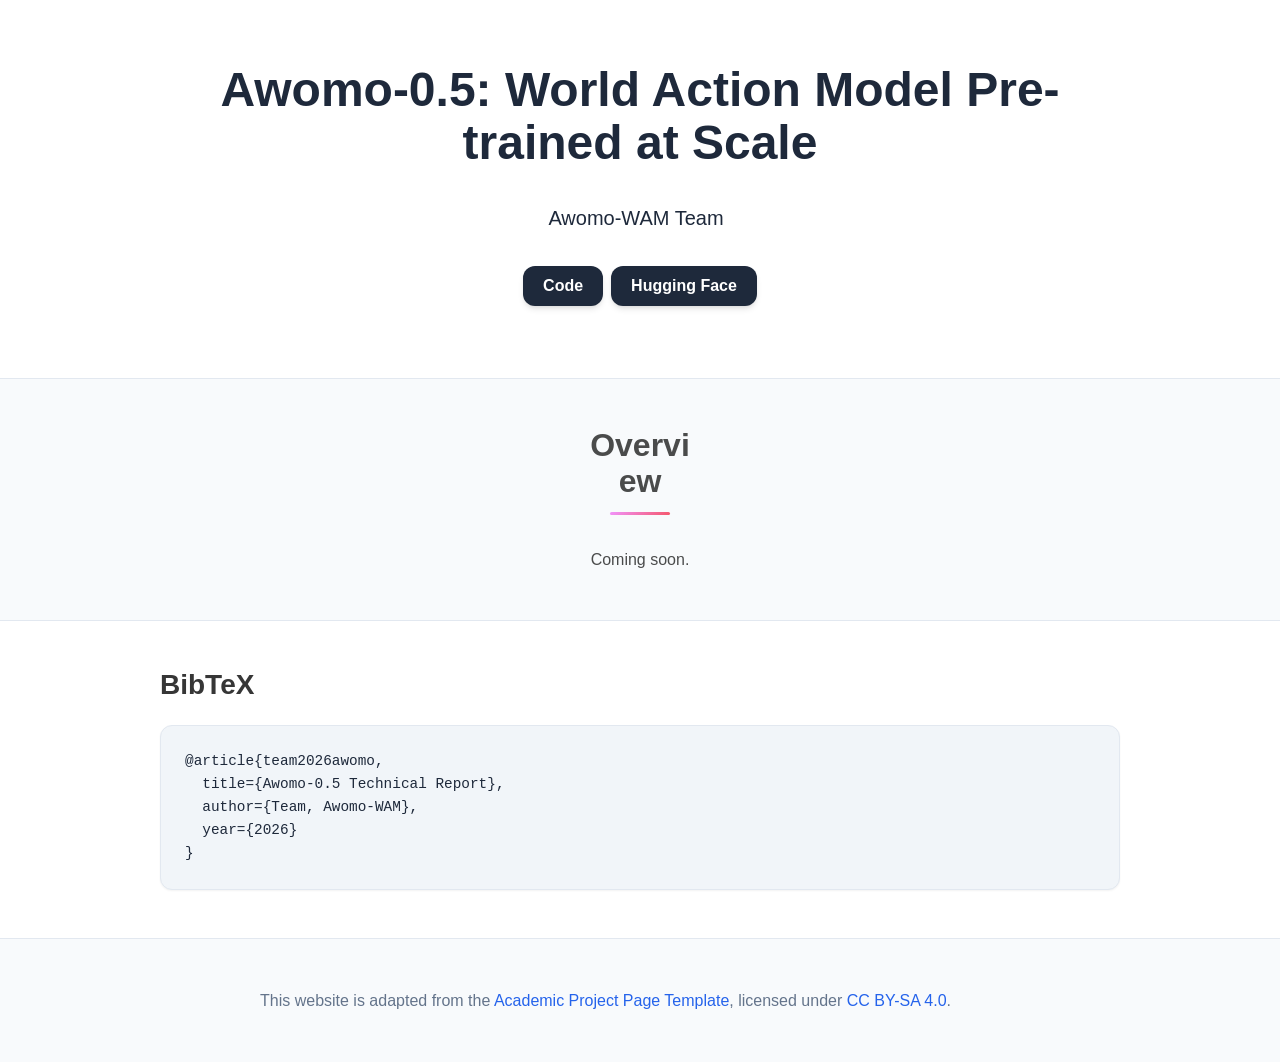
==== index.html @ f0e03467 "Add Awomo-0.5 project page skeleton Co-Authored-By: Claude Opus 5.5 <noreply@anthropic.com>" ====
<!doctype html>
<html lang="en"><head><meta charset="utf-8"><meta name="viewport" content="width=device-width, initial-scale=1"><title>Awomo-0.5</title><meta name="description" content="Awomo-0.5: World Action Model Pre-trained at Scale."><link rel="stylesheet" href="static/css/bulma.min.css"><link rel="stylesheet" href="static/css/template.css"></head>
<body><main id="main-content">
<section class="hero"><div class="hero-body"><div class="container is-max-desktop"><div class="columns is-centered"><div class="column has-text-centered"><h1 class="title is-1 publication-title">Awomo-0.5: World Action Model Pre-trained at Scale</h1><div class="is-size-5 publication-authors"><span class="author-block">Awomo-WAM Team</span></div><div class="publication-links"><span class="link-block"><a class="external-link button is-normal is-rounded is-dark" href="https://github.com/Awomo-WestlakeDI/Awomo-0.5" target="_blank" rel="noopener noreferrer"><span>Code</span></a></span><span class="link-block"><a class="external-link button is-normal is-rounded is-dark" href="https://huggingface.co/Auwomo" target="_blank" rel="noopener noreferrer"><span>Hugging Face</span></a></span></div></div></div></div></div></section>
<section class="section hero is-light"><div class="container is-max-desktop"><div class="columns is-centered has-text-centered"><div class="column is-four-fifths"><h2 class="title is-3">Overview</h2><div class="content"><p>Coming soon.</p></div></div></div></div></section>
<section class="section" id="BibTeX"><div class="container is-max-desktop content"><h2 class="title">BibTeX</h2><pre><code>@article{team2026awomo,
  title={Awomo-0.5 Technical Report},
  author={Team, Awomo-WAM},
  year={2026}
}</code></pre></div></section>
</main><footer class="footer"><div class="container"><div class="columns is-centered"><div class="column is-8"><div class="content"><p>This website is adapted from the <a href="https://github.com/eliahuhorwitz/Academic-project-page-template">Academic Project Page Template</a>, licensed under <a href="https://creativecommons.org/licenses/by-sa/4.0/">CC BY-SA 4.0</a>.</p></div></div></div></div></footer></body></html>
---- static/css/template.css ----
/* Modern CSS Variables for consistent theming */
:root {
  --primary-color: #2563eb;
  --primary-hover: #1d4ed8;
  --secondary-color: #64748b;
  --accent-color: #0ea5e9;
  --text-primary: #1e293b;
  --text-secondary: #64748b;
  --text-light: #94a3b8;
  --background-primary: #ffffff;
  --background-secondary: #f8fafc;
  --background-accent: #f1f5f9;
  --border-color: #e2e8f0;
  --shadow-sm: 0 1px 2px 0 rgb(0 0 0 / 0.05);
  --shadow-md: 0 4px 6px -1px rgb(0 0 0 / 0.1), 0 2px 4px -2px rgb(0 0 0 / 0.1);
  --shadow-lg: 0 10px 15px -3px rgb(0 0 0 / 0.1), 0 4px 6px -4px rgb(0 0 0 / 0.1);
  --shadow-xl: 0 20px 25px -5px rgb(0 0 0 / 0.1), 0 8px 10px -6px rgb(0 0 0 / 0.1);
  --gradient-primary: linear-gradient(135deg, #667eea 0%, #764ba2 100%);
  --gradient-accent: linear-gradient(135deg, #f093fb 0%, #f5576c 100%);
  --gradient-subtle: linear-gradient(135deg, #ffecd2 0%, #fcb69f 100%);
  --border-radius: 12px;
  --border-radius-lg: 16px;
  --transition: all 0.3s cubic-bezier(0.4, 0, 0.2, 1);
}

/* Smooth scrolling for better UX */
html {
  scroll-behavior: smooth;
}

body {
  font-family: 'Inter', 'Segoe UI', -apple-system, BlinkMacSystemFont, sans-serif;
  color: var(--text-primary);
  line-height: 1.6;
  font-size: 16px;
  background-color: var(--background-primary);
  -webkit-font-smoothing: antialiased;
  -moz-osx-font-smoothing: grayscale;
}


/* Modern Button Styles */
.button {
  border-radius: var(--border-radius) !important;
  font-weight: 600 !important;
  transition: var(--transition) !important;
  border: 2px solid transparent !important;
  position: relative;
  overflow: hidden;
}

.button.is-dark {
  background: var(--text-primary) !important;
  border: none !important;
  color: white !important;
  box-shadow: var(--shadow-md);
}

.button.is-dark:hover {
  transform: translateY(-2px);
  box-shadow: var(--shadow-lg);
  background: var(--primary-color) !important;
}

.button.is-dark:active {
  transform: translateY(0);
  box-shadow: var(--shadow-md);
}

.footer .icon-link {
    font-size: 25px;
    color: var(--text-secondary);
    transition: var(--transition);
}

.footer .icon-link:hover {
    color: var(--primary-color);
    transform: translateY(-2px);
}

.link-block a {
    margin: 8px 4px;
}

.dnerf {
  font-variant: small-caps;
}


/* Hero Section Modernization */
.hero {
  position: relative;
  overflow: hidden;
}

.hero.is-light {
  background: var(--background-secondary);
  border-top: 1px solid var(--border-color);
  border-bottom: 1px solid var(--border-color);
}

.hero-body {
  padding: 4rem 1.5rem;
}

.teaser .hero-body {
  padding-top: 2rem;
  padding-bottom: 4rem;
}

.teaser {
  font-family: 'Inter', sans-serif;
}


/* Publication Content Styling */
.publication-title {
    font-family: 'Inter', sans-serif !important;
    font-weight: 800 !important;
    color: var(--text-primary) !important;
    margin-bottom: 2rem !important;
    line-height: 1.1 !important;
}

.publication-banner {
  max-height: 70vh;
  border-radius: var(--border-radius-lg);
  overflow: hidden;
  box-shadow: var(--shadow-xl);
  margin: 2rem 0;
}

.publication-banner video {
  position: relative;
  left: auto;
  top: auto;
  transform: none;
  object-fit: cover;
  width: 100%;
  height: 100%;
  border-radius: var(--border-radius-lg);
}

.publication-header .hero-body {
  padding: 6rem 1.5rem 4rem;
}

.publication-authors {
    font-family: 'Inter', sans-serif !important;
    font-weight: 500;
    margin-bottom: 1.5rem;
}

.publication-venue {
    color: var(--text-secondary);
    width: fit-content;
    font-weight: 600;
    background: var(--background-accent);
    padding: 0.5rem 1rem;
    border-radius: var(--border-radius);
    margin-top: 1rem;
    display: inline-block;
}

.publication-awards {
    color: #ef4444;
    width: fit-content;
    font-weight: 700;
    background: linear-gradient(135deg, #fef2f2, #fee2e2);
    padding: 0.5rem 1rem;
    border-radius: var(--border-radius);
    border-left: 4px solid #ef4444;
    margin-top: 1rem;
}

.publication-authors a {
   color: var(--primary-color) !important;
   text-decoration: none;
   font-weight: 600;
   transition: var(--transition);
   position: relative;
}

.publication-authors a::after {
    content: '';
    position: absolute;
    width: 0;
    height: 2px;
    bottom: -2px;
    left: 0;
    background: var(--gradient-accent);
    transition: var(--transition);
}

.publication-authors a:hover::after {
    width: 100%;
}

.publication-authors a:hover {
    color: var(--primary-hover) !important;
}

.author-block {
  display: inline-block;
  margin-right: 0.5rem;
}

.publication-banner img {
  border-radius: var(--border-radius-lg);
  box-shadow: var(--shadow-lg);
  transition: var(--transition);
}

.publication-banner img:hover {
  transform: scale(1.02);
  box-shadow: var(--shadow-xl);
}

/* Modern Video and Carousel Styling */
.publication-video {
    position: relative;
    width: 100%;
    height: 0;
    padding-bottom: 56.25%;
    overflow: hidden;
    border-radius: var(--border-radius-lg) !important;
    box-shadow: var(--shadow-xl);
    transition: var(--transition);
}

.publication-video:hover {
    transform: translateY(-4px);
    box-shadow: var(--shadow-xl);
}

.publication-video iframe {
    position: absolute;
    top: 0;
    left: 0;
    width: 100%;
    height: 100%;
    border-radius: var(--border-radius-lg);
}

.publication-body img {
  border-radius: var(--border-radius);
  box-shadow: var(--shadow-md);
  transition: var(--transition);
}

.publication-body img:hover {
  transform: translateY(-2px);
  box-shadow: var(--shadow-lg);
}

.results-carousel {
  overflow: hidden;
  padding: 1rem 0;
}

.results-carousel .item {
  margin: 1rem;
  overflow: hidden;
  padding: 1.5rem;
  font-size: 0;
  background: var(--background-primary);
  border-radius: var(--border-radius-lg);
  box-shadow: var(--shadow-md);
  transition: var(--transition);
  border: 1px solid var(--border-color);
}

.results-carousel .item:hover {
  transform: translateY(-4px);
  box-shadow: var(--shadow-lg);
}

.results-carousel .item img,
.results-carousel video {
  margin: 0;
  border-radius: var(--border-radius);
  width: 100%;
  height: auto;
}

.results-carousel .subtitle {
  font-size: 1rem !important;
  color: var(--text-secondary);
  margin-top: 1rem;
  font-weight: 500;
}

/* Pagination and Misc Improvements */
.slider-pagination .slider-page {
  background: var(--primary-color);
  border-radius: 50%;
  transition: var(--transition);
}

.slider-pagination .slider-page.is-active {
  background: var(--primary-hover);
  transform: scale(1.2);
}

.eql-cntrb { 
  font-size: 0.875rem;
  color: var(--text-light);
  font-style: italic;
}

/* Section Titles */
.title.is-3 {
  font-family: 'Inter', sans-serif !important;
  font-weight: 700 !important;
  color: var(--text-primary);
  margin-bottom: 2rem !important;
  position: relative;
  padding-bottom: 1rem;
}

.title.is-3::after {
  content: '';
  position: absolute;
  bottom: 0;
  left: 50%;
  transform: translateX(-50%);
  width: 60px;
  height: 3px;
  background: var(--gradient-accent);
  border-radius: 2px;
}

/* Content Improvements */
.content.has-text-justified {
  font-size: 1.1rem;
  line-height: 1.8;
  color: var(--text-secondary);
}

.content.has-text-justified p {
  margin-bottom: 1.5rem;
}

/* Footer Improvements */
.footer {
  background: var(--background-secondary);
  border-top: 1px solid var(--border-color);
  padding: 3rem 1.5rem;
}

.footer .content {
  color: var(--text-secondary);
  line-height: 1.7;
}

.footer a {
  color: var(--primary-color);
  text-decoration: none;
  transition: var(--transition);
}

.footer a:hover {
  color: var(--primary-hover);
  text-decoration: underline;
}

/* BibTeX Styling */
pre {
  background: var(--background-accent) !important;
  border: 1px solid var(--border-color) !important;
  border-radius: var(--border-radius) !important;
  padding: 1.5rem !important;
  font-size: 0.9rem !important;
  overflow-x: auto;
  box-shadow: var(--shadow-sm);
}

code {
  background: var(--background-accent) !important;
  color: var(--text-primary) !important;
  font-family: 'SF Mono', 'Monaco', 'Cascadia Code', 'Roboto Mono', monospace !important;
}

/* BibTeX Section Improvements */
.bibtex-header {
  display: flex;
  justify-content: space-between;
  align-items: center;
  margin-bottom: 1rem;
}

.copy-bibtex-btn {
  background: var(--primary-color);
  color: white;
  border: none;
  border-radius: var(--border-radius);
  padding: 0.75rem 1rem;
  font-size: 0.9rem;
  font-weight: 600;
  cursor: pointer;
  transition: var(--transition);
  display: inline-flex;
  align-items: center;
  gap: 0.5rem;
}

.copy-bibtex-btn:hover {
  background: var(--primary-hover);
  transform: translateY(-2px);
  box-shadow: var(--shadow-md);
}

.copy-bibtex-btn.copied {
  background: #10b981;
}

.copy-bibtex-btn.copied .copy-text::after {
  content: "ied!";
}

/* Scroll to Top Button */
.scroll-to-top {
  position: fixed;
  bottom: 2rem;
  right: 2rem;
  width: 50px;
  height: 50px;
  background: var(--primary-color);
  color: white;
  border: none;
  border-radius: 50%;
  cursor: pointer;
  opacity: 0;
  visibility: hidden;
  transition: var(--transition);
  z-index: 999;
  display: flex;
  align-items: center;
  justify-content: center;
  font-size: 1.2rem;
  box-shadow: var(--shadow-lg);
}

.scroll-to-top:hover {
  background: var(--primary-hover);
  transform: translateY(-3px);
  box-shadow: var(--shadow-xl);
}

.scroll-to-top.visible {
  opacity: 1;
  visibility: visible;
}


/* More Works Dropdown */
.more-works-container {
  position: fixed;
  top: 2rem;
  right: 2rem;
  z-index: 1000;
}

.more-works-btn {
  background: var(--background-primary);
  color: var(--text-primary);
  border: 2px solid var(--border-color);
  border-radius: var(--border-radius-lg);
  padding: 0.75rem 1.25rem;
  font-weight: 600;
  font-size: 0.9rem;
  box-shadow: var(--shadow-md);
  transition: var(--transition);
  cursor: pointer;
  text-decoration: none;
  display: inline-flex;
  align-items: center;
  gap: 0.5rem;
  font-family: 'Inter', sans-serif;
}

.more-works-btn:hover {
  transform: translateY(-2px);
  box-shadow: var(--shadow-lg);
  background: var(--background-secondary);
  border-color: var(--primary-color);
}

.more-works-btn .dropdown-arrow {
  transition: var(--transition);
  font-size: 0.8rem;
}

.more-works-btn.active .dropdown-arrow {
  transform: rotate(180deg);
}

.more-works-dropdown {
  position: absolute;
  top: calc(100% + 0.5rem);
  right: 0;
  width: 400px;
  max-width: 90vw;
  background: var(--background-primary);
  border: 1px solid var(--border-color);
  border-radius: var(--border-radius-lg);
  box-shadow: var(--shadow-xl);
  opacity: 0;
  visibility: hidden;
  transform: translateY(-10px);
  transition: var(--transition);
  max-height: 70vh;
  overflow-y: auto;
}

.more-works-dropdown.show {
  opacity: 1;
  visibility: visible;
  transform: translateY(0);
}

.dropdown-header {
  display: flex;
  justify-content: space-between;
  align-items: center;
  padding: 1.5rem 1.5rem 1rem;
  border-bottom: 1px solid var(--border-color);
}

.dropdown-header h4 {
  margin: 0;
  font-size: 1.1rem;
  font-weight: 700;
  color: var(--text-primary);
}

.close-btn {
  background: none;
  border: none;
  color: var(--text-secondary);
  cursor: pointer;
  padding: 0.5rem;
  border-radius: var(--border-radius);
  transition: var(--transition);
}

.close-btn:hover {
  background: var(--background-accent);
  color: var(--text-primary);
}

.works-list {
  padding: 1rem;
}

.work-item {
  display: flex;
  align-items: flex-start;
  justify-content: space-between;
  padding: 1rem;
  border-radius: var(--border-radius);
  text-decoration: none;
  color: inherit;
  transition: var(--transition);
  margin-bottom: 0.5rem;
}

.work-item:hover {
  background: var(--background-accent);
  transform: translateX(4px);
}

.work-info h5 {
  margin: 0 0 0.5rem 0;
  font-size: 1rem;
  font-weight: 500;
  color: var(--text-primary);
}

.work-info p {
  margin: 0 0 0.5rem 0;
  font-size: 0.9rem;
  color: var(--text-secondary);
  line-height: 1.4;
}

.work-venue {
  font-size: 0.8rem;
  color: var(--text-light);
  font-style: italic;
}

.work-item .fas {
  color: var(--text-light);
  font-size: 0.9rem;
  margin-top: 0.2rem;
  flex-shrink: 0;
}


/* Mobile Responsive Improvements */
@media screen and (max-width: 768px) {
  .hero-body {
    padding: 2rem 1rem;
  }
  
  .publication-header .hero-body {
    padding: 3rem 1rem 2rem;
  }
  
  .publication-title {
    font-size: 2.5rem !important;
    line-height: 1.2 !important;
    margin-bottom: 1.5rem !important;
  }
  
  .publication-authors {
    font-size: 1rem !important;
  }
  
  .button {
    margin: 0.25rem !important;
    font-size: 0.875rem !important;
    padding: 0.75rem 1rem !important;
  }
  
  .more-works-container {
    bottom: 2rem;
    right: 1rem;
    top: auto;
  }
  
  .more-works-btn {
    padding: 0.6rem 1rem;
    font-size: 0.8rem;
  }
  
  .more-works-dropdown {
    width: calc(100vw - 2rem);
    right: -1rem;
    bottom: calc(100% + 0.5rem);
    top: auto;
  }
  
  .results-carousel .item {
    margin: 0.5rem;
    padding: 1rem;
  }
  
  .teaser .hero-body {
    padding: 1rem;
  }
  
  .content.has-text-justified {
    font-size: 1rem;
  }
}

@media screen and (max-width: 480px) {
  .publication-title {
    font-size: 2rem !important;
  }
  
  .hero-body {
    padding: 1.5rem 0.75rem;
  }
  
  .more-works-container {
    position: fixed;
    bottom: 2rem;
    right: 1rem;
    z-index: 1000;
  }
  
  .more-works-btn {
    padding: 0.5rem 0.75rem;
    font-size: 0.75rem;
  }
  
  .more-works-dropdown {
    position: absolute;
    bottom: calc(100% + 0.5rem);
    right: 0;
    width: calc(100vw - 2rem);
    max-width: 90vw;
  }
  
  .link-block {
    display: block;
    margin-bottom: 0.5rem;
  }
  
  .button {
    width: 100%;
    justify-content: center;
  }
}

/* Tablet Responsive */
@media screen and (min-width: 769px) and (max-width: 1024px) {
  .hero-body {
    padding: 3rem 2rem;
  }
  
  .publication-header .hero-body {
    padding: 4rem 2rem 3rem;
  }
}

/* Animation for page load */
@keyframes fadeInUp {
  from {
    opacity: 0;
    transform: translateY(30px);
  }
  to {
    opacity: 1;
    transform: translateY(0);
  }
}

.hero, .section {
  animation: fadeInUp 0.6s ease-out;
}

/* Improved focus states for accessibility */
.button:focus,
.related-works-btn:focus,
a:focus {
  outline: 2px solid var(--primary-color);
  outline-offset: 2px;
}


/* Print styles */
@media print {
  .more-works-container {
    display: none;
  }
  
  .hero, .section {
    animation: none;
  }
  
  .button {
    background: transparent !important;
    color: var(--text-primary) !important;
    box-shadow: none !important;
  }
}
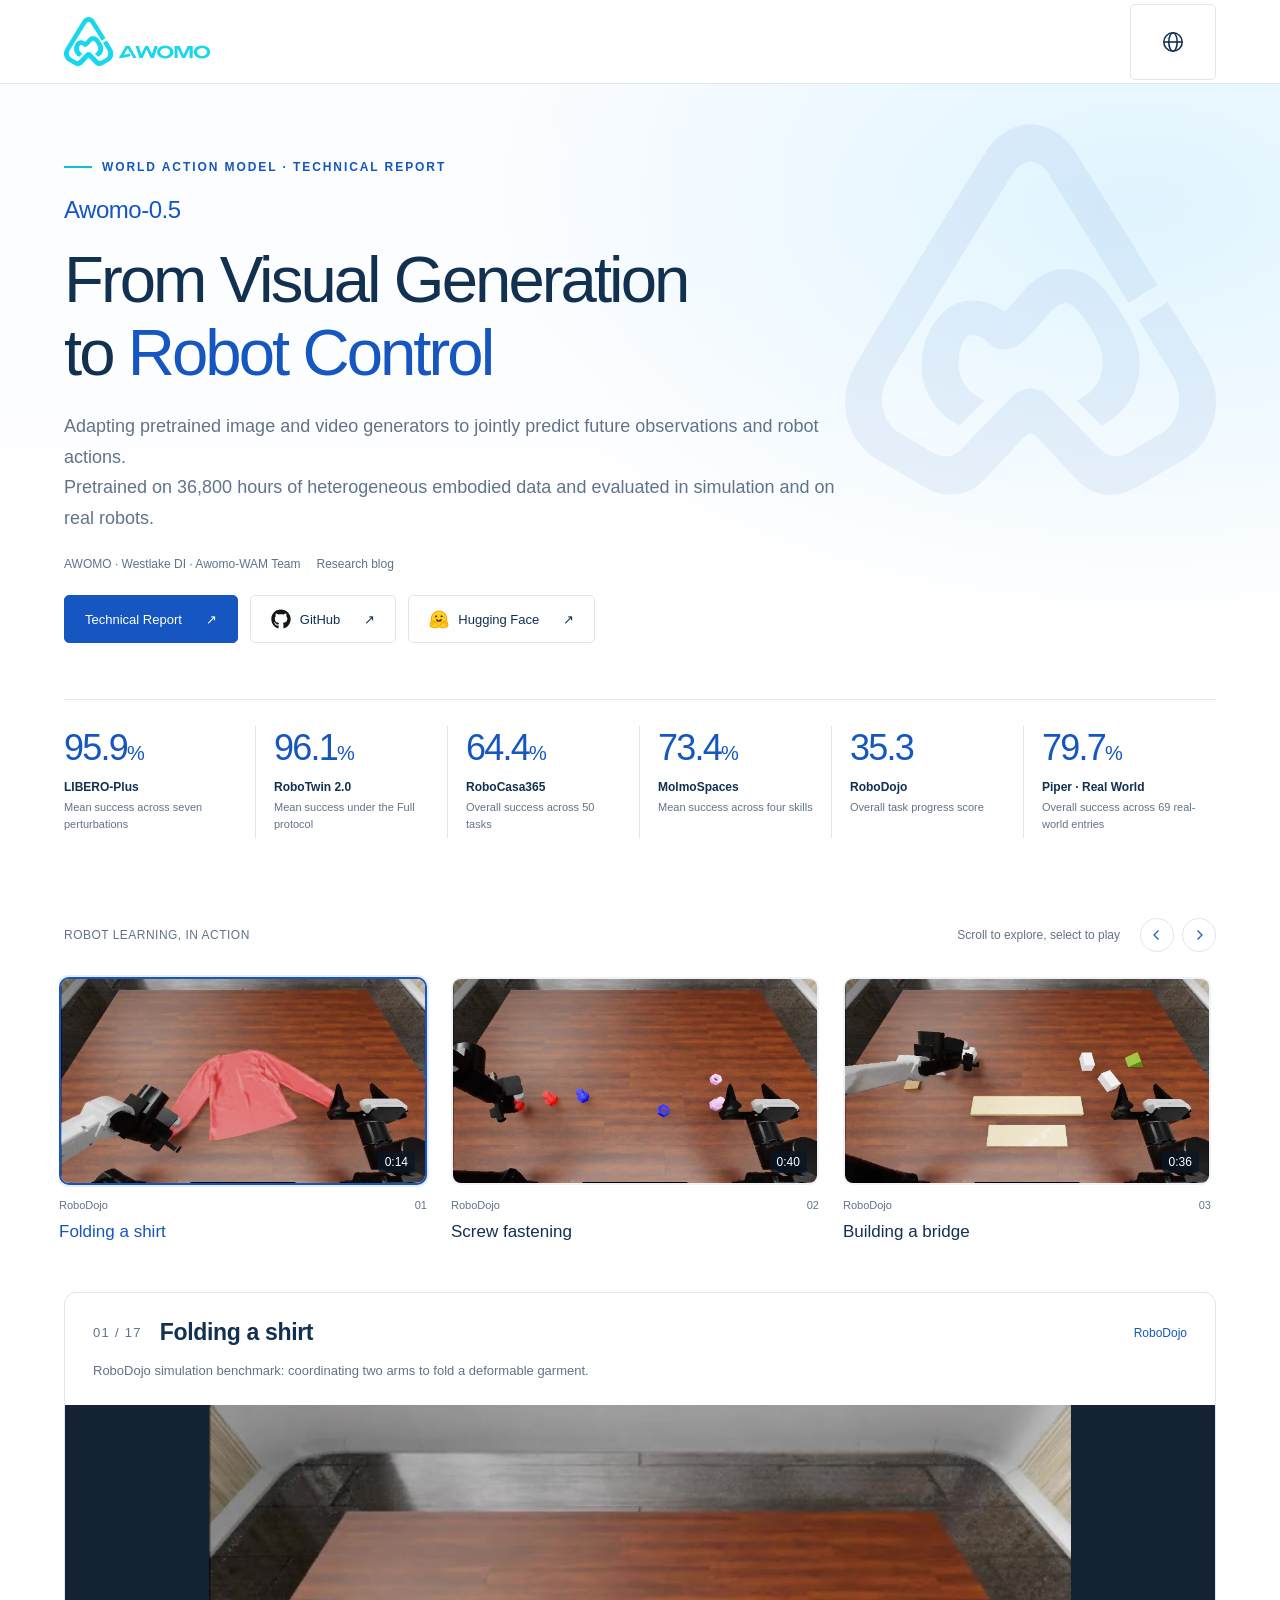
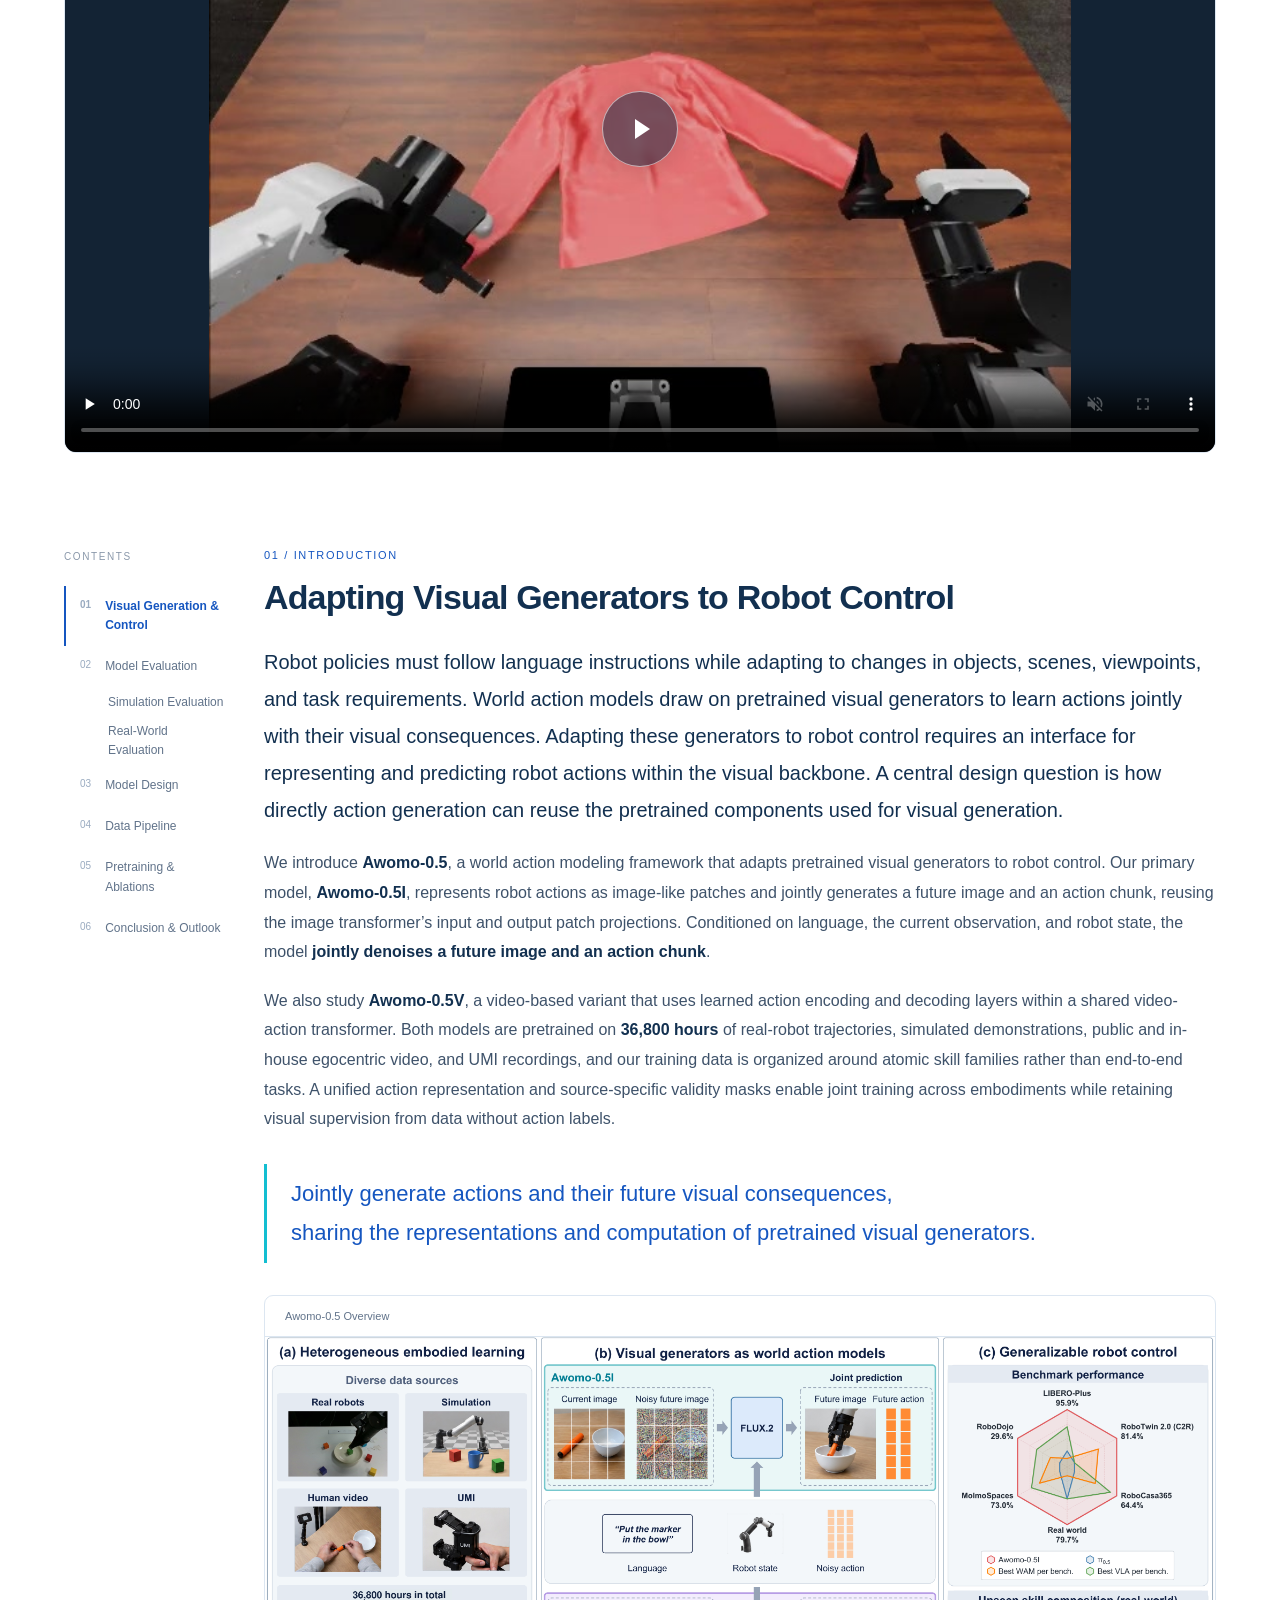
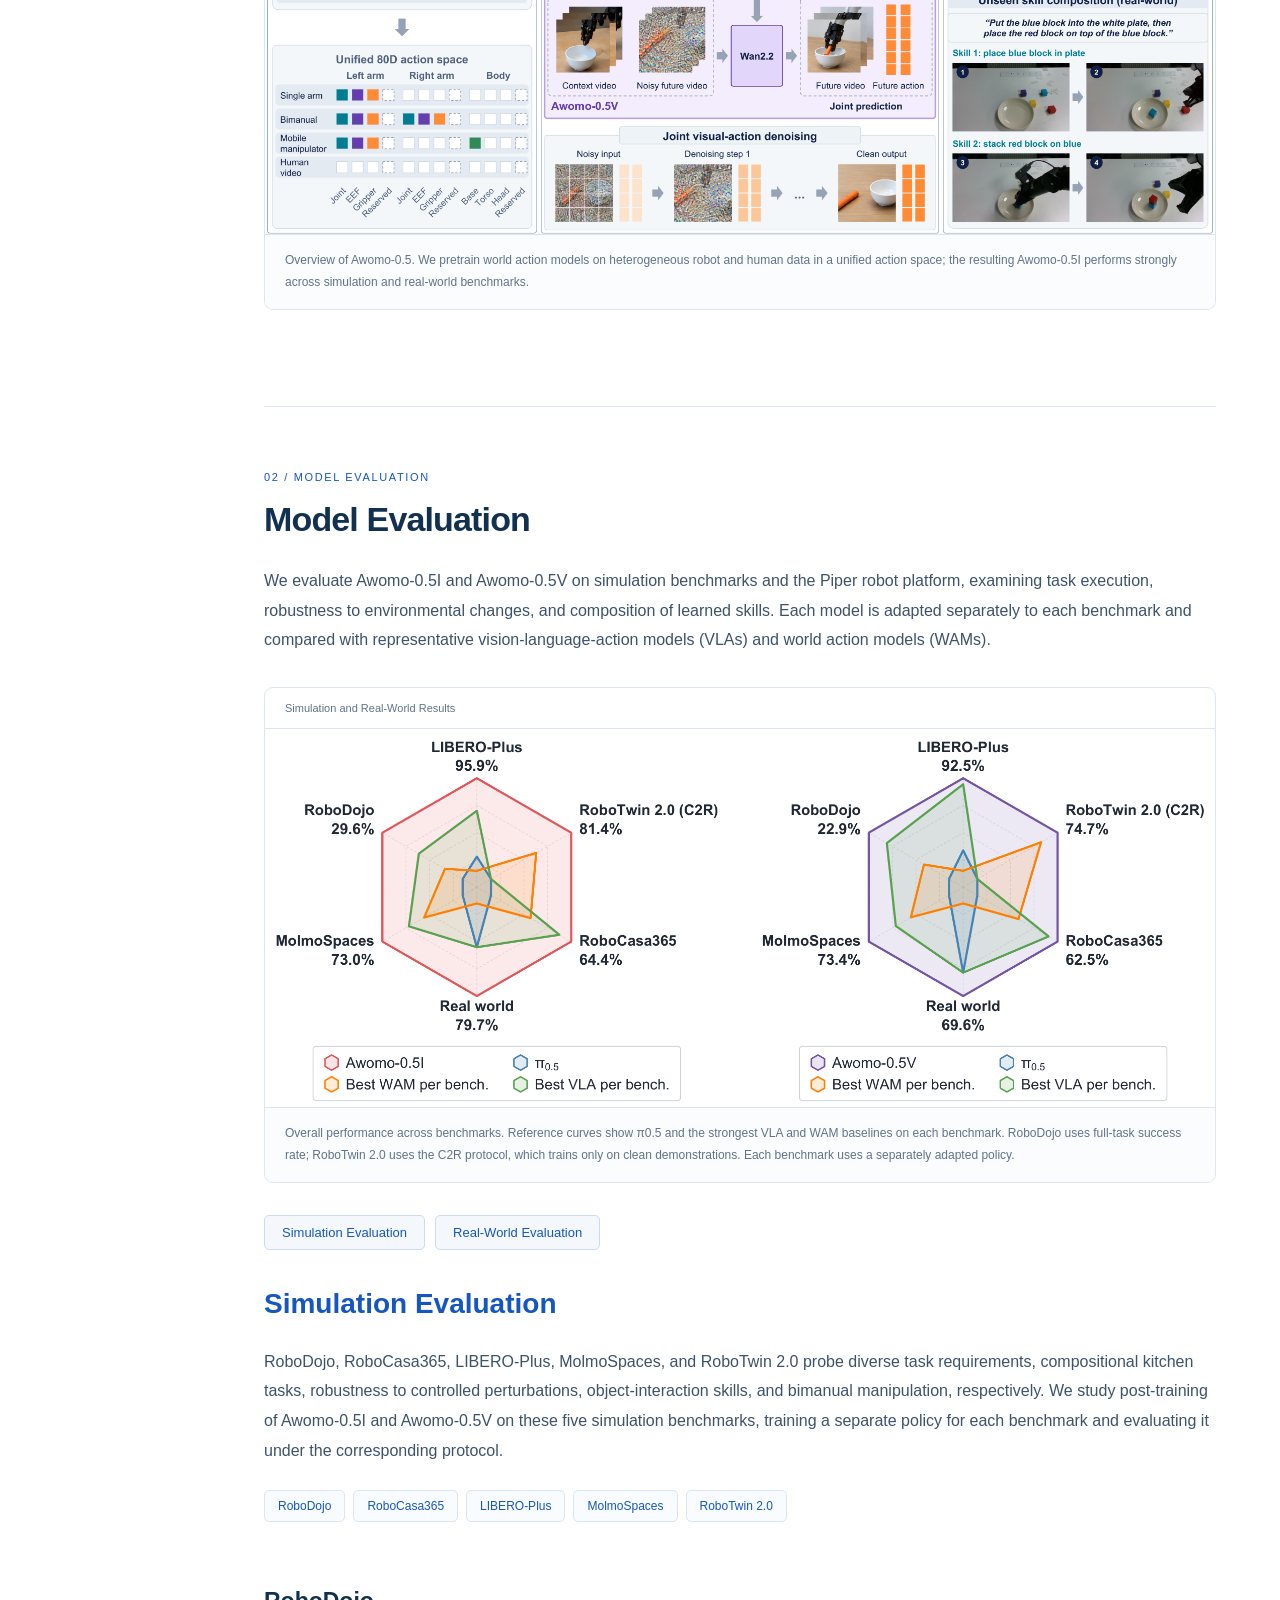
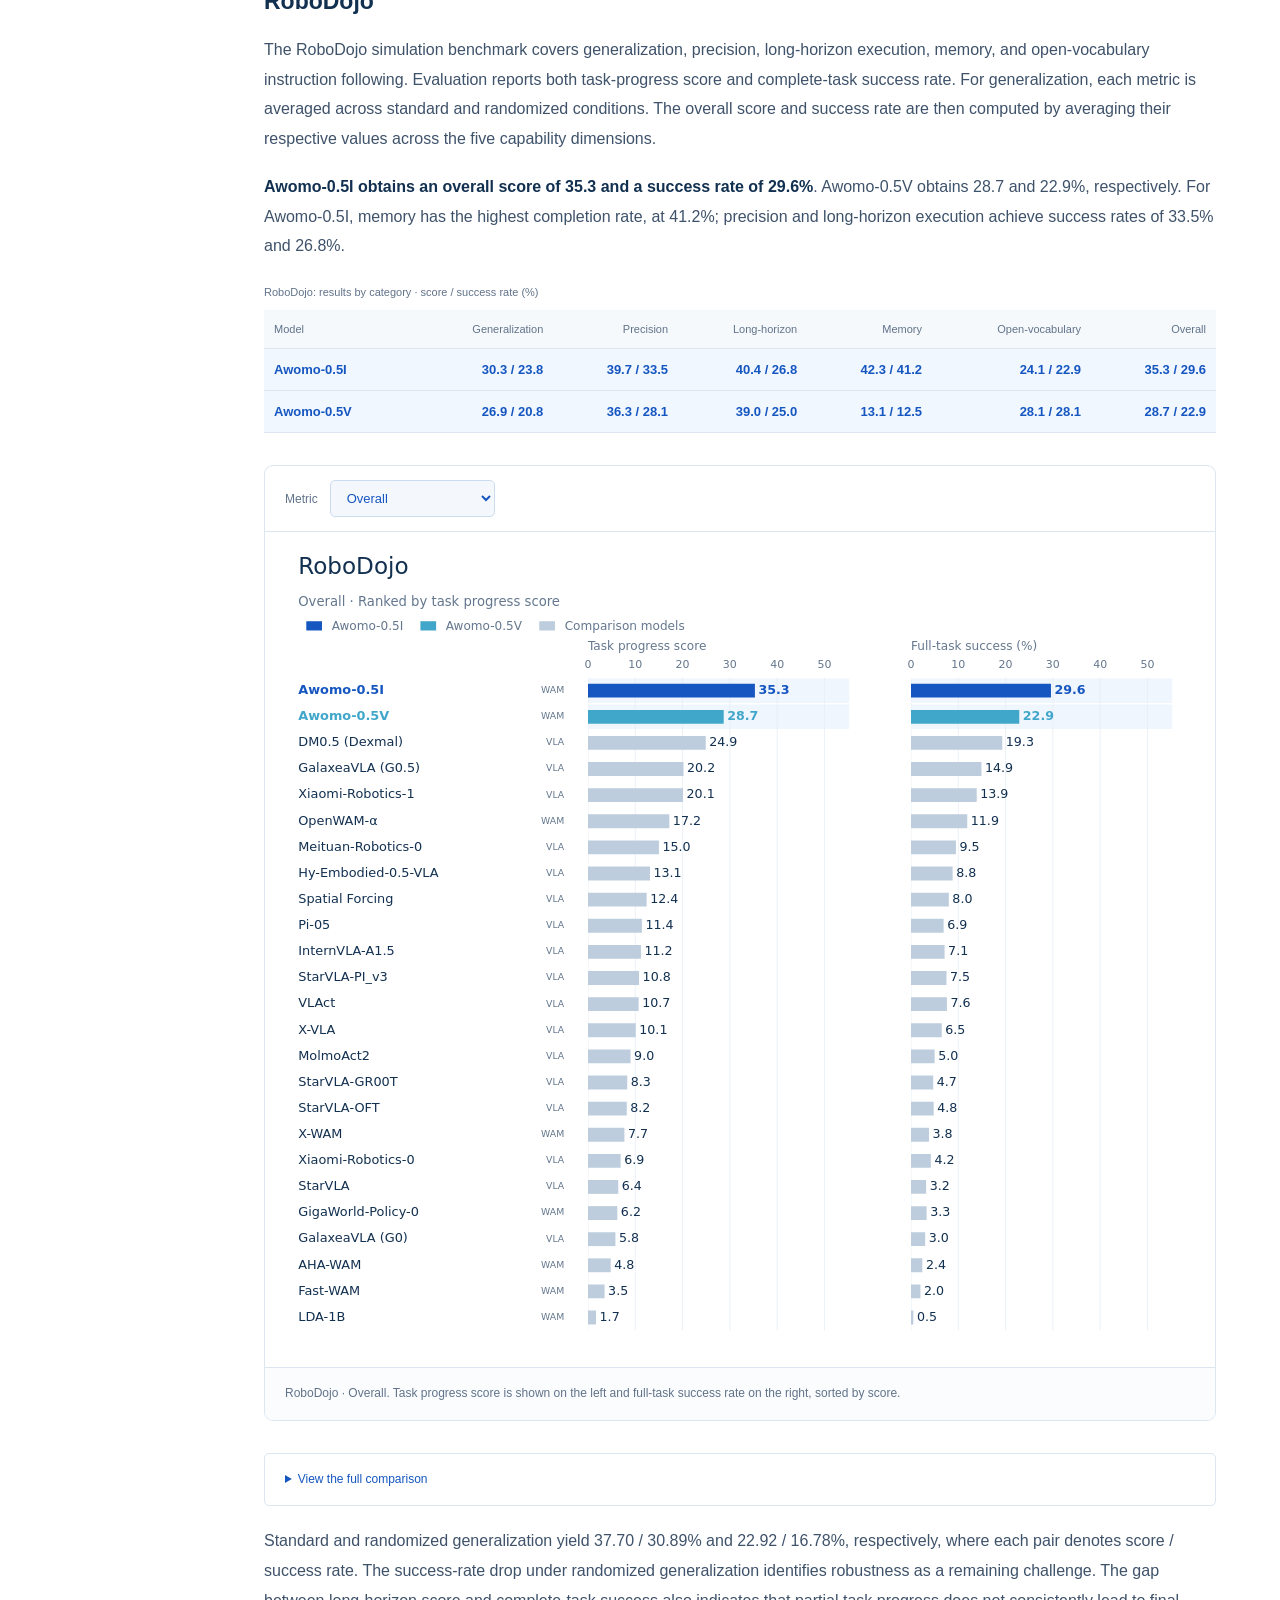
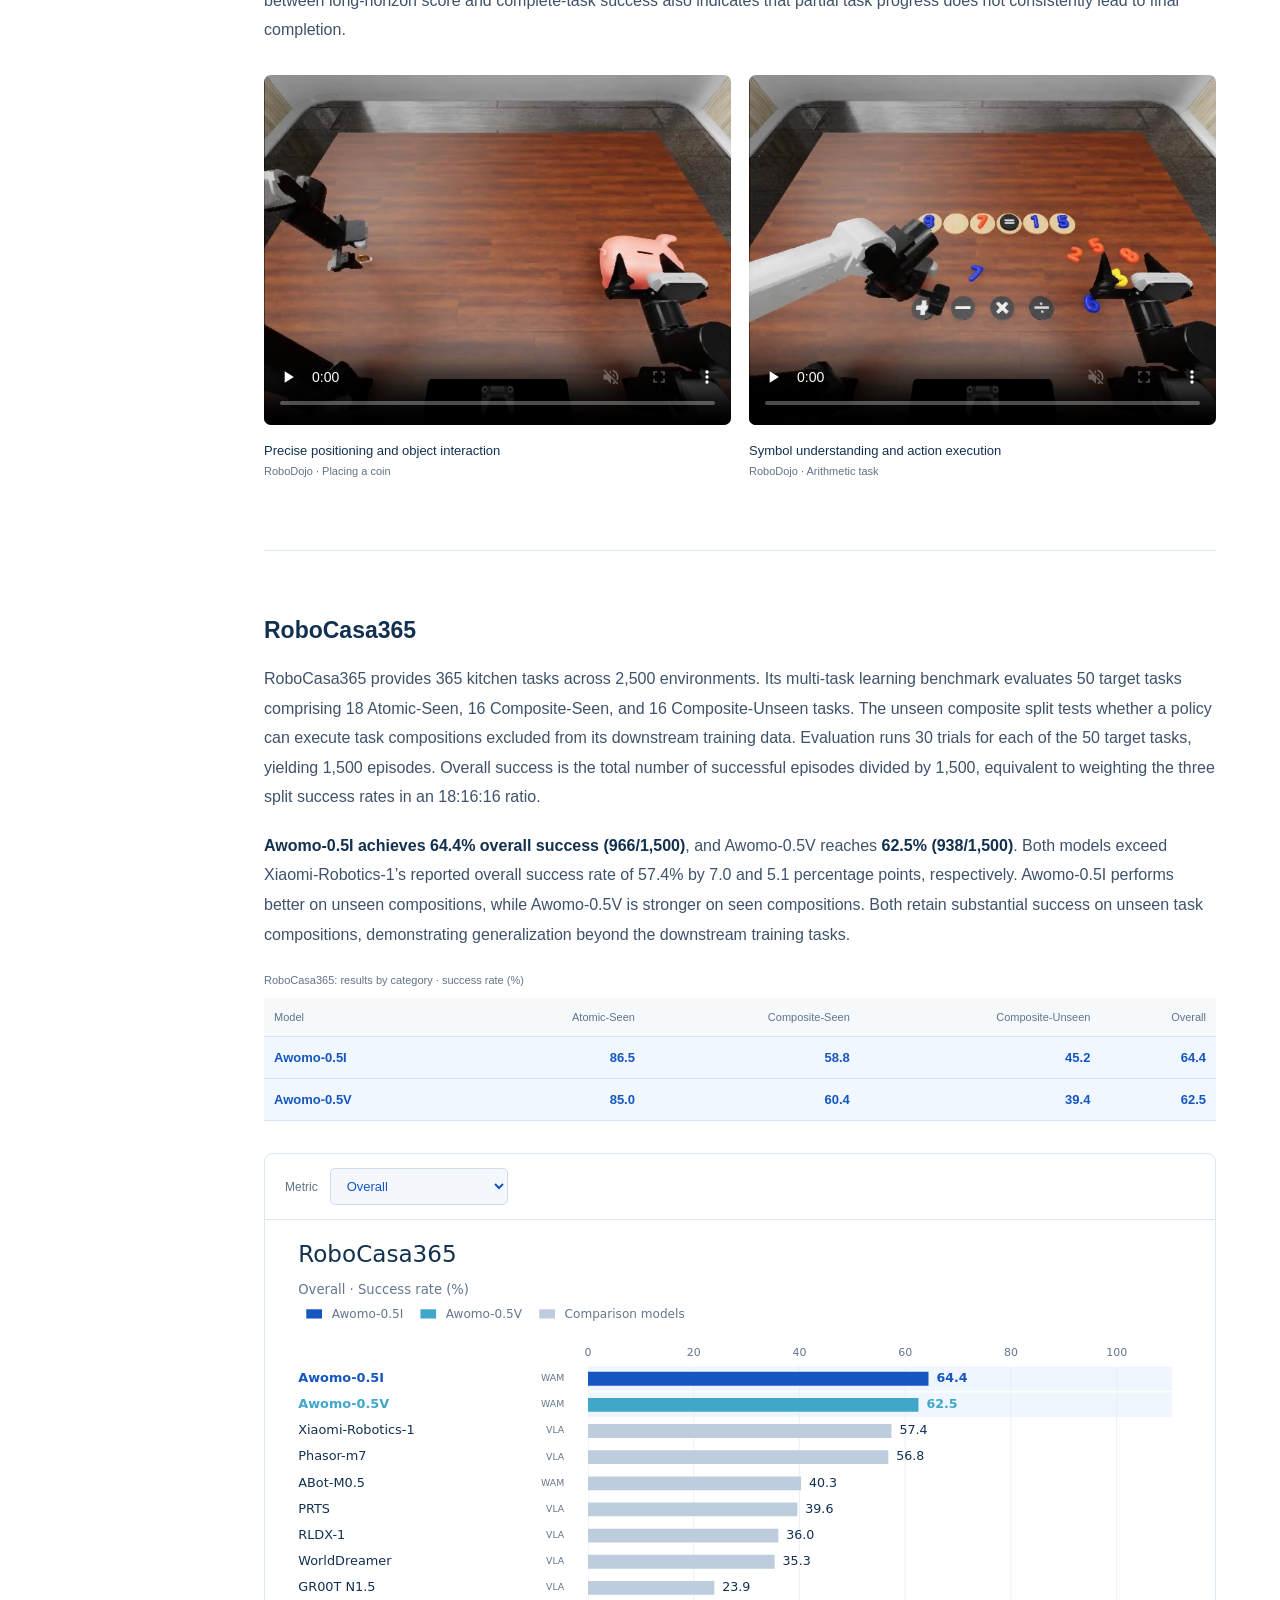
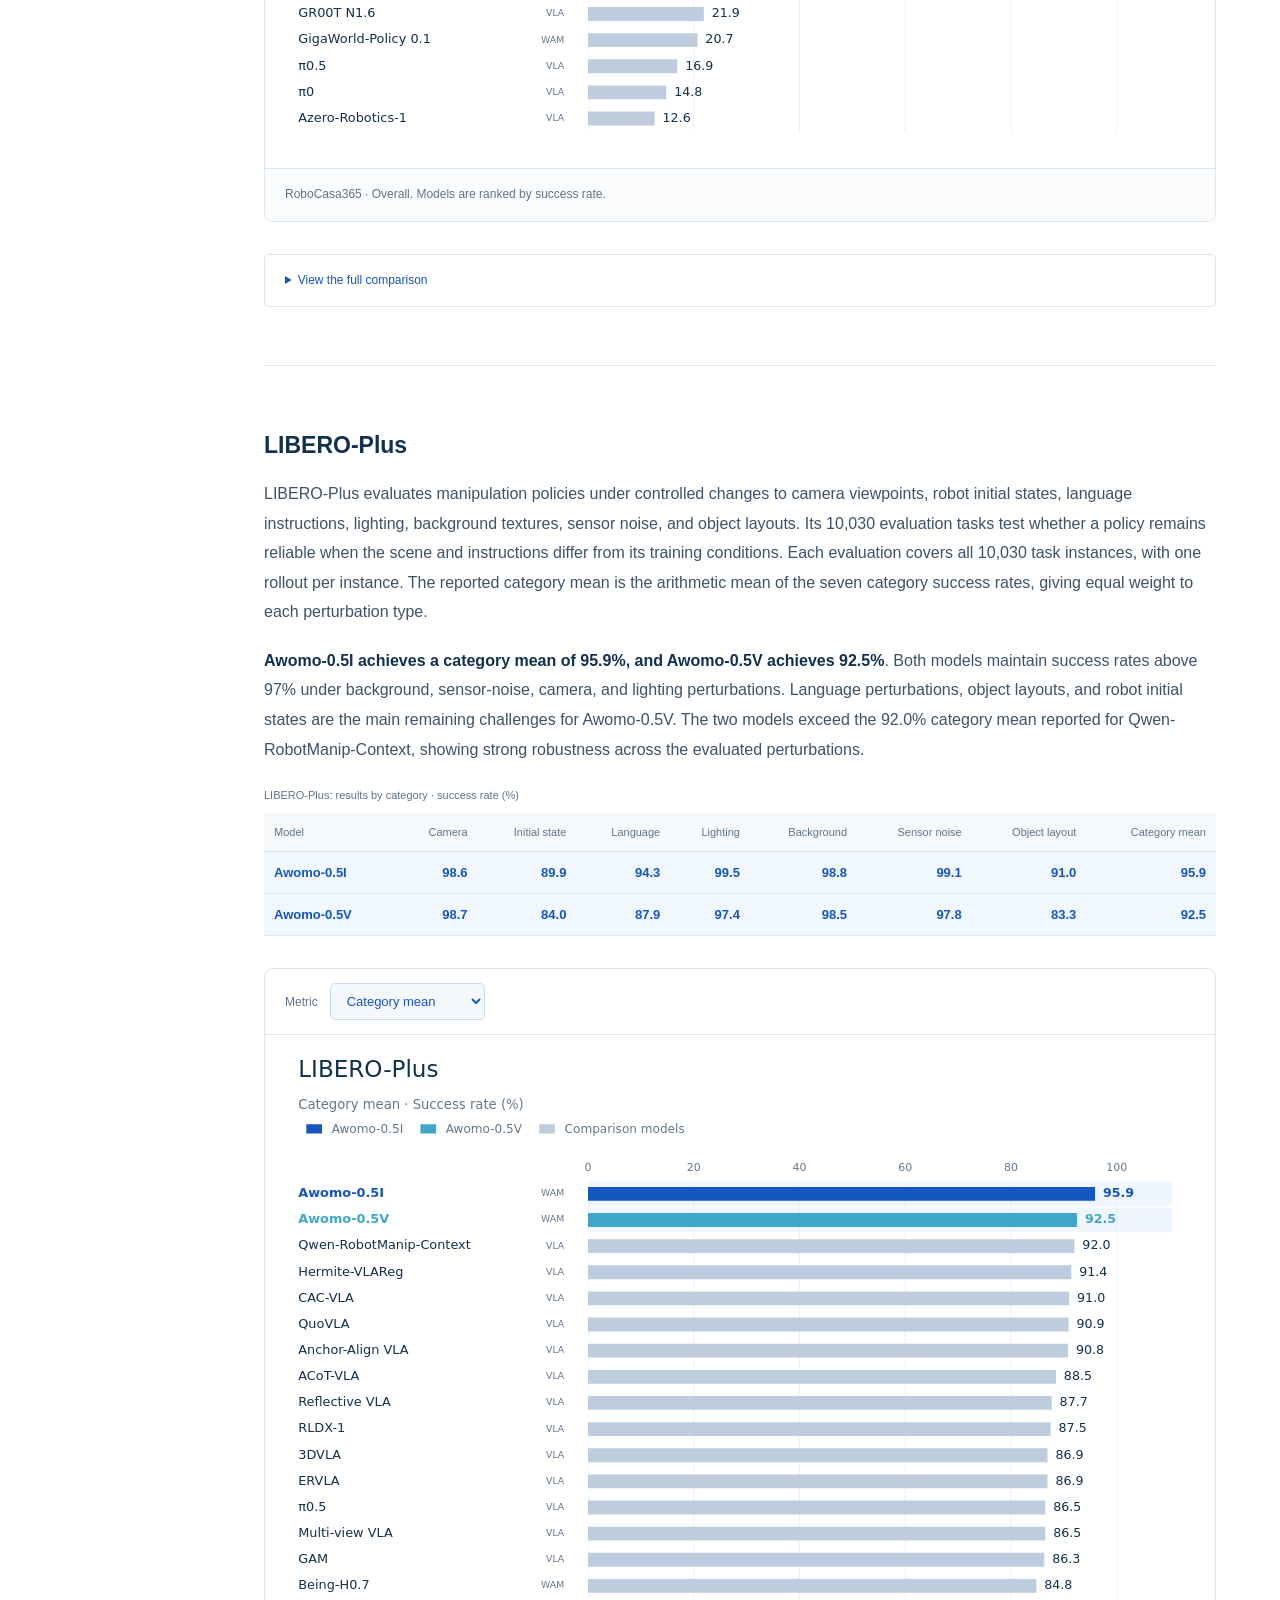
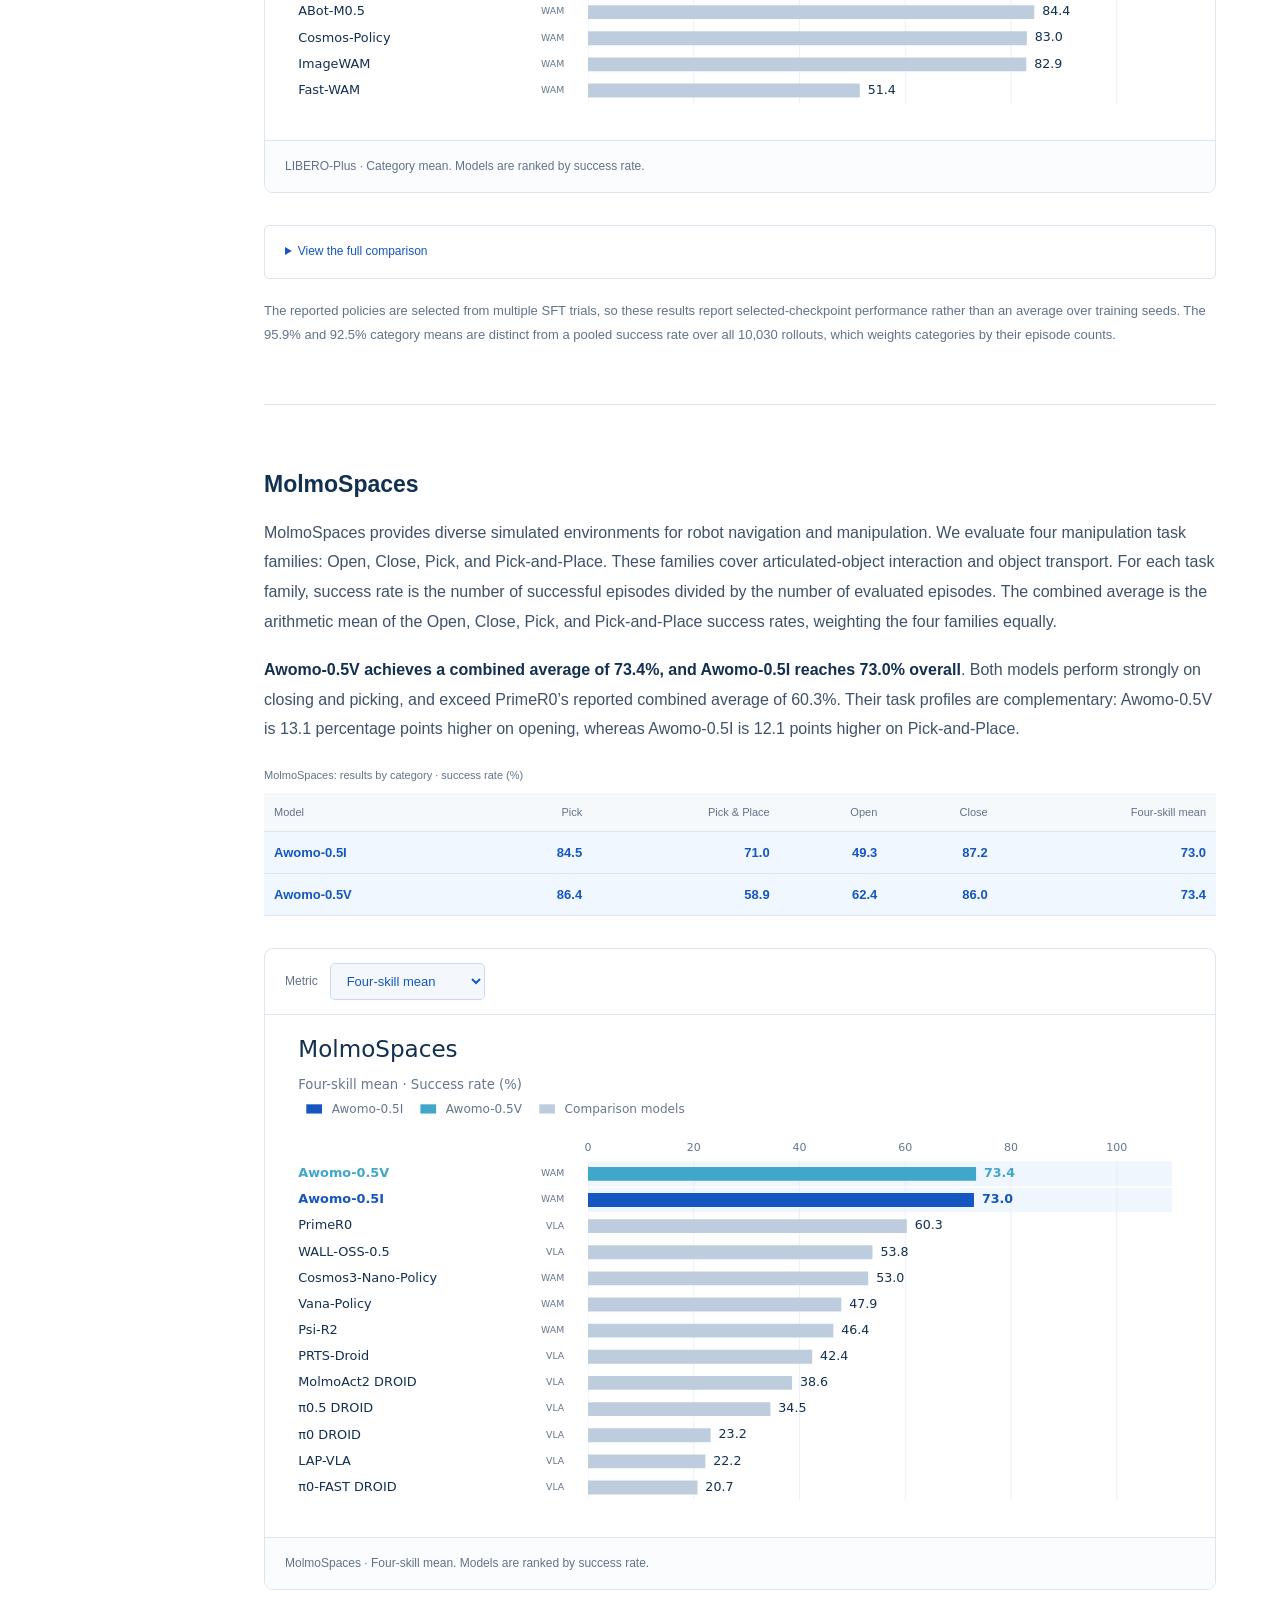
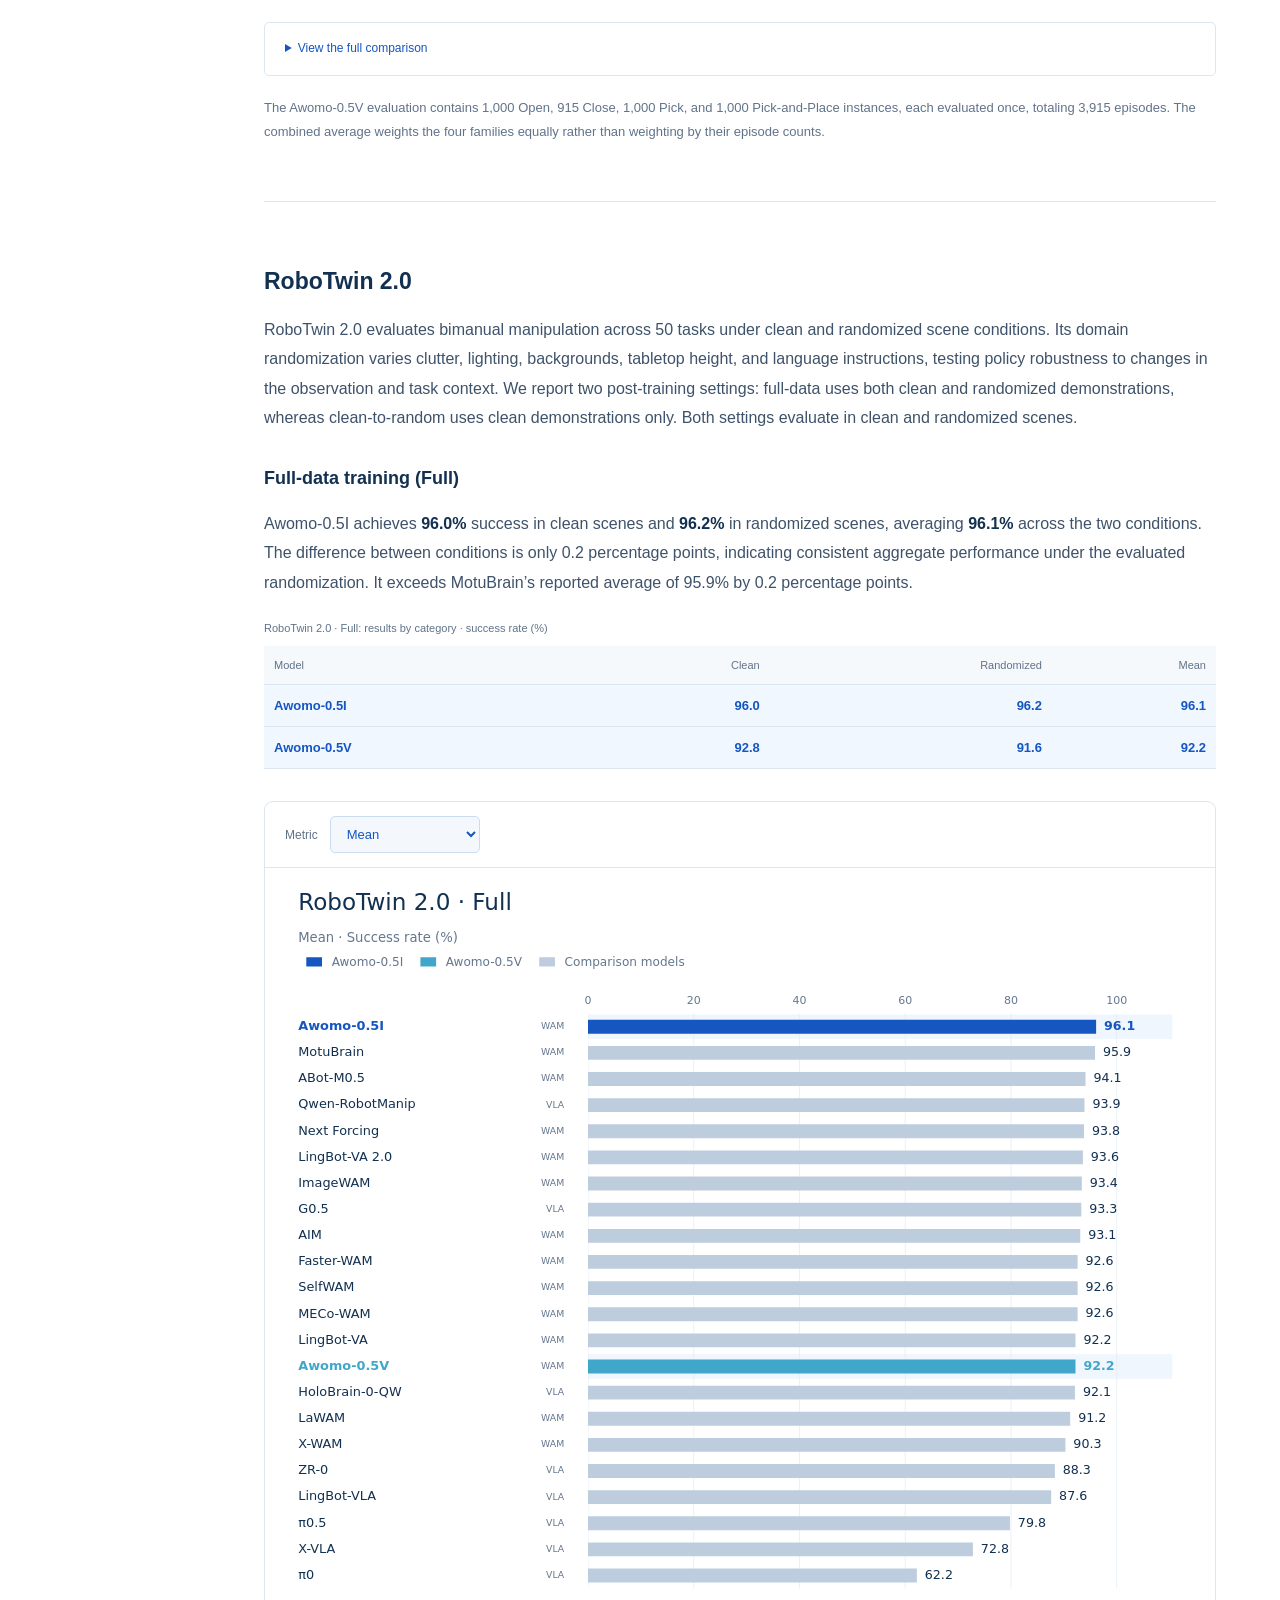
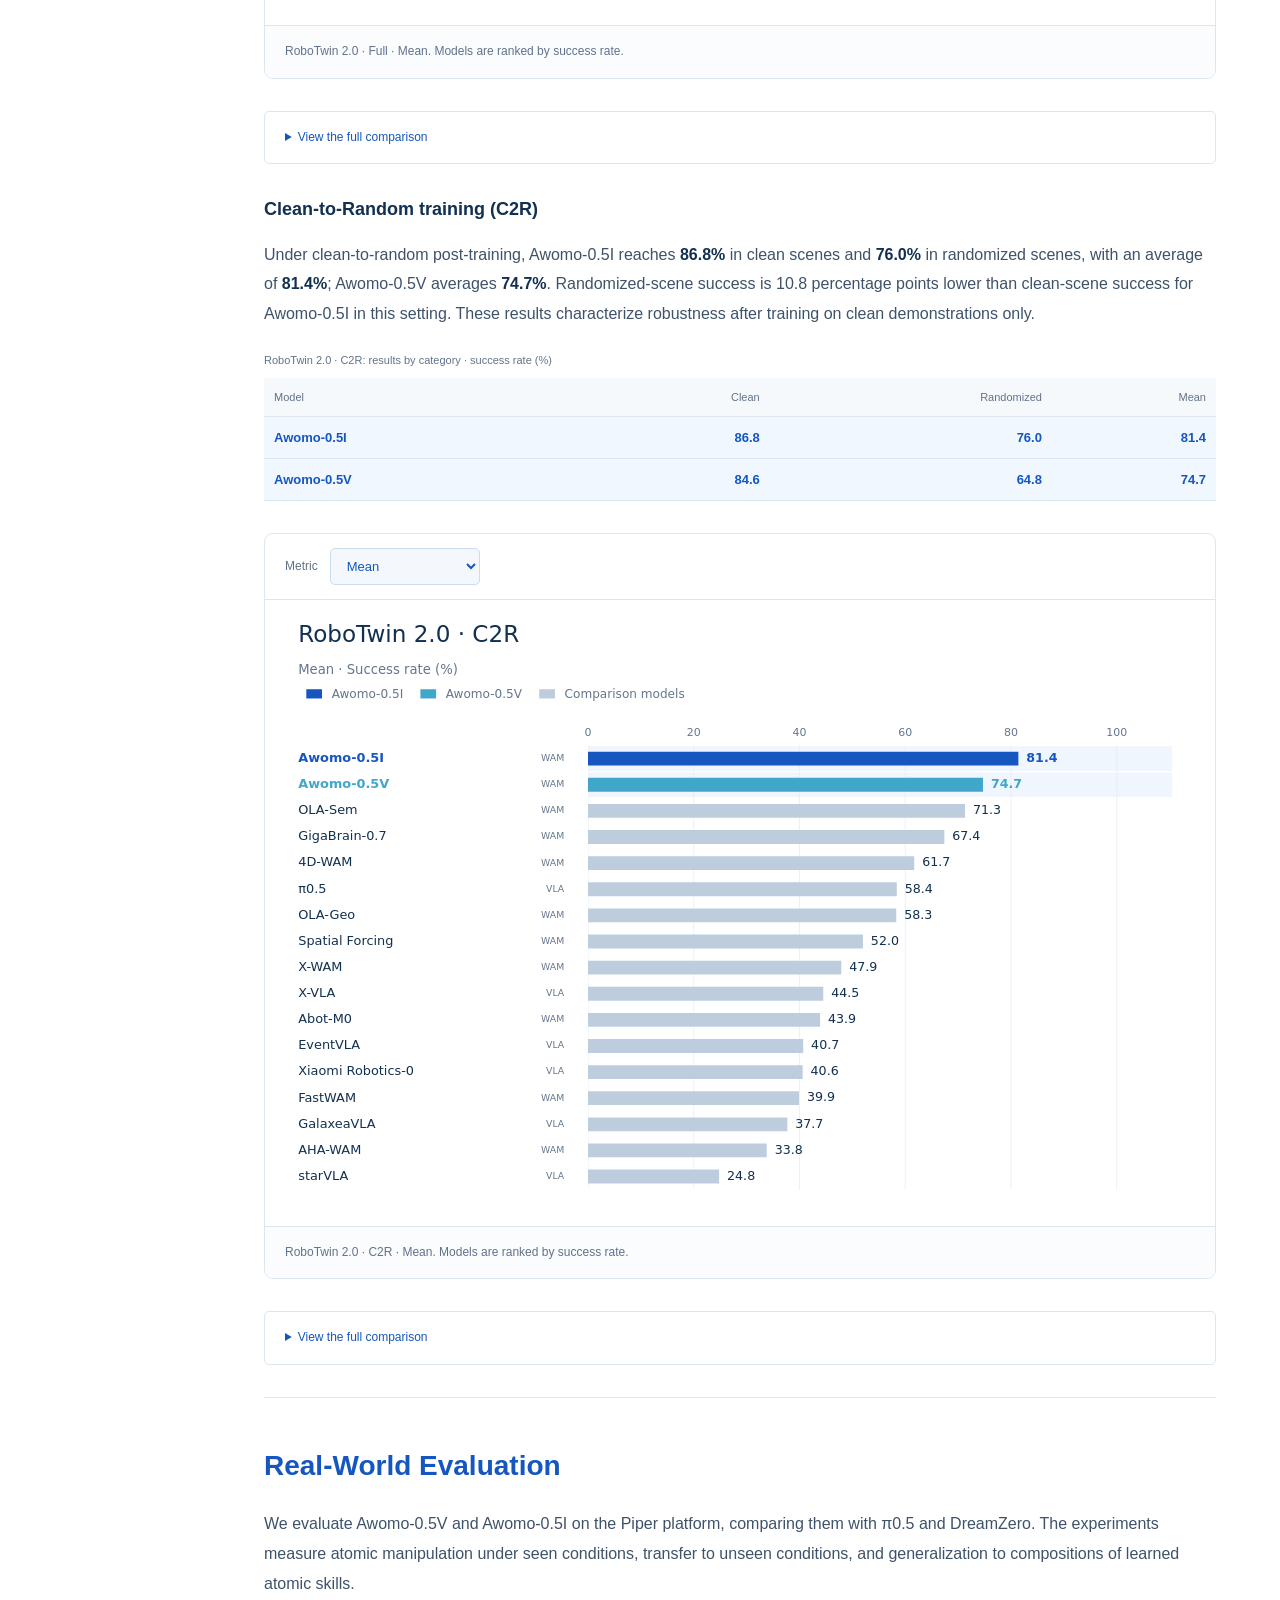
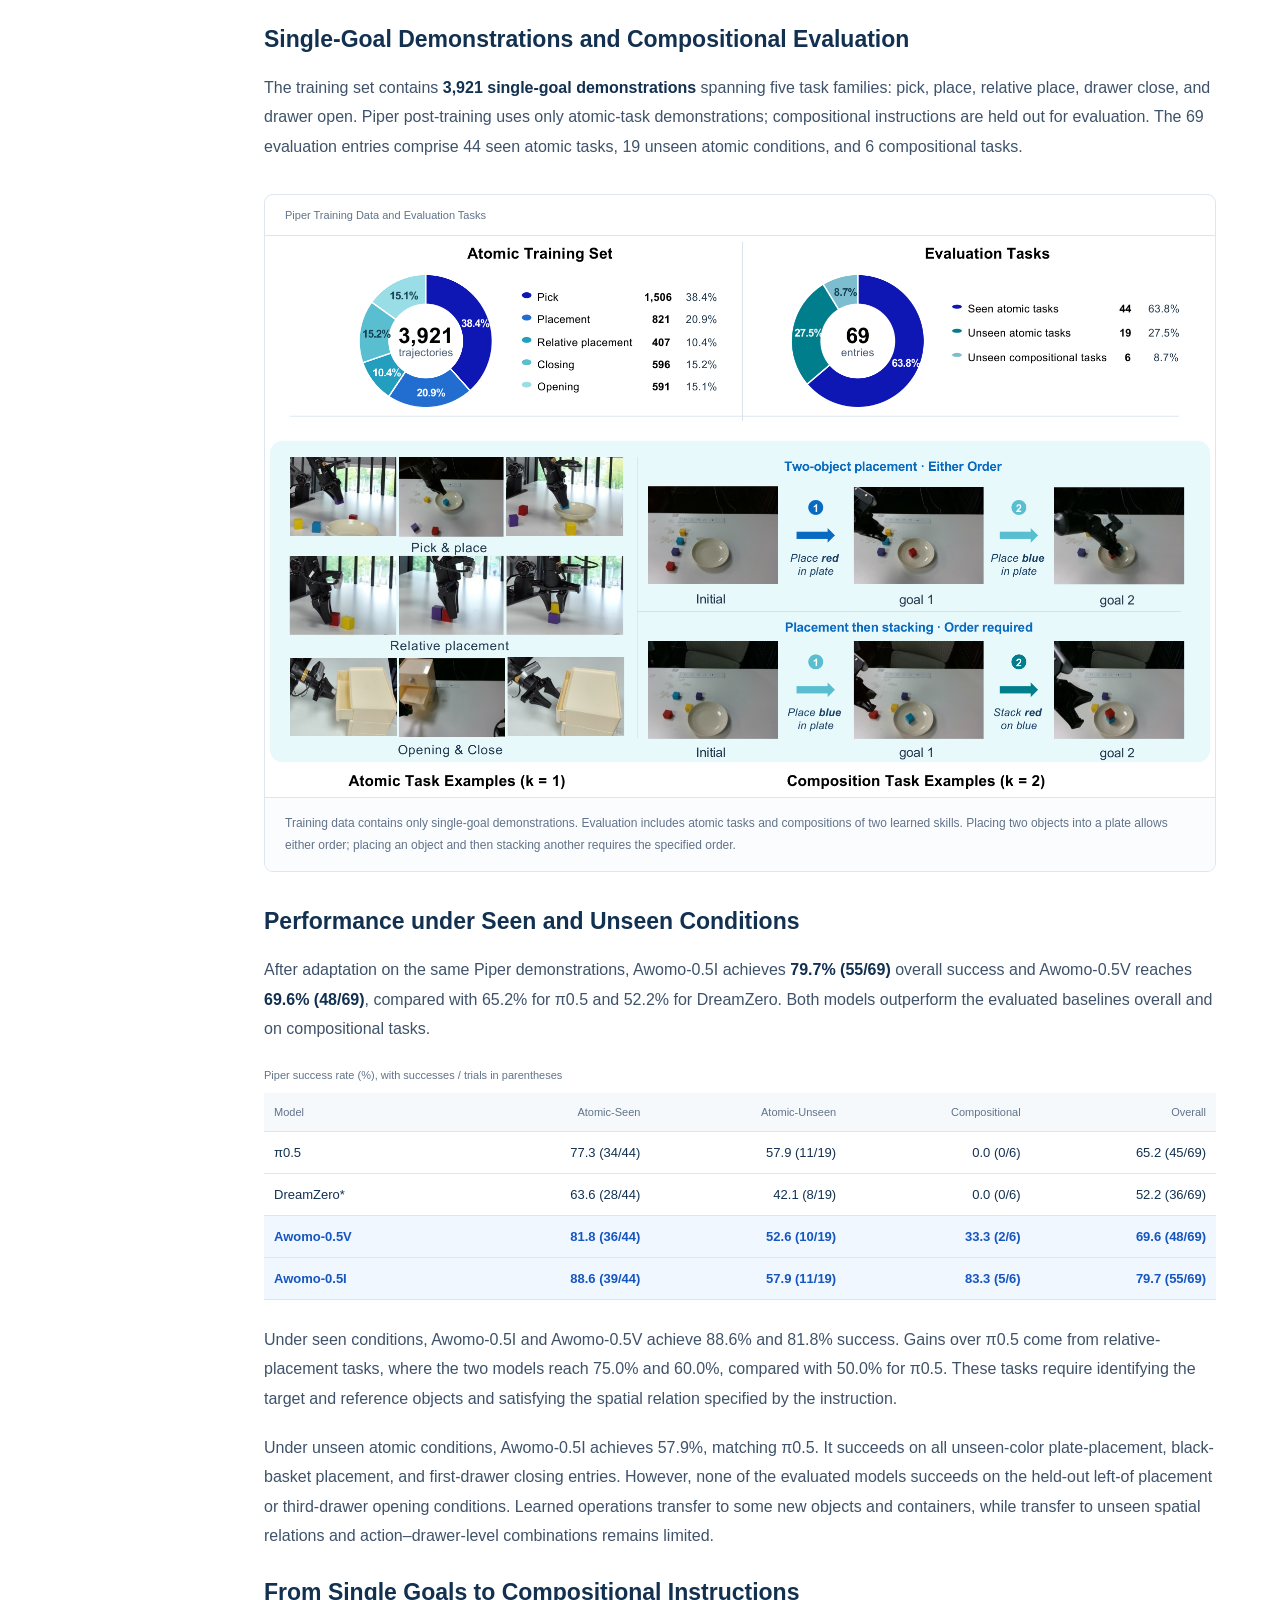
==== commit c381fa8f: "Publish bilingual Awomo-0.5 research blog" ====
--- a/index.html
+++ b/index.html
@@ -1,11 +1,221 @@
 <!doctype html>
-<html lang="en"><head><meta charset="utf-8"><meta name="viewport" content="width=device-width, initial-scale=1"><title>Awomo-0.5</title><meta name="description" content="Awomo-0.5: World Action Model Pre-trained at Scale."><link rel="stylesheet" href="static/css/bulma.min.css"><link rel="stylesheet" href="static/css/template.css"></head>
-<body><main id="main-content">
-<section class="hero"><div class="hero-body"><div class="container is-max-desktop"><div class="columns is-centered"><div class="column has-text-centered"><h1 class="title is-1 publication-title">Awomo-0.5: World Action Model Pre-trained at Scale</h1><div class="is-size-5 publication-authors"><span class="author-block">Awomo-WAM Team</span></div><div class="publication-links"><span class="link-block"><a class="external-link button is-normal is-rounded is-dark" href="https://github.com/Awomo-WestlakeDI/Awomo-0.5" target="_blank" rel="noopener noreferrer"><span>Code</span></a></span><span class="link-block"><a class="external-link button is-normal is-rounded is-dark" href="https://huggingface.co/Auwomo" target="_blank" rel="noopener noreferrer"><span>Hugging Face</span></a></span></div></div></div></div></div></section>
-<section class="section hero is-light"><div class="container is-max-desktop"><div class="columns is-centered has-text-centered"><div class="column is-four-fifths"><h2 class="title is-3">Overview</h2><div class="content"><p>Coming soon.</p></div></div></div></div></section>
-<section class="section" id="BibTeX"><div class="container is-max-desktop content"><h2 class="title">BibTeX</h2><pre><code>@article{team2026awomo,
-  title={Awomo-0.5 Technical Report},
-  author={Team, Awomo-WAM},
-  year={2026}
-}</code></pre></div></section>
-</main><footer class="footer"><div class="container"><div class="columns is-centered"><div class="column is-8"><div class="content"><p>This website is adapted from the <a href="https://github.com/eliahuhorwitz/Academic-project-page-template">Academic Project Page Template</a>, licensed under <a href="https://creativecommons.org/licenses/by-sa/4.0/">CC BY-SA 4.0</a>.</p></div></div></div></div></footer></body></html>
+<html lang="en"><head><meta charset="utf-8"><meta name="viewport" content="width=device-width,initial-scale=1"><meta name="theme-color" content="#1556c0"><meta name="description" content="Awomo-0.5: adapting pretrained image and video generators to robot control with 36,800 hours of heterogeneous embodied data, evaluated in simulation and on real robots."><title>Awomo-0.5: From Visual Generation to Robot Control</title><link rel="icon" href="assets/awomo-logo.png"><link rel="stylesheet" href="styles.css?v=22"><link rel="alternate" hreflang="zh-CN" href="zh.html"><link rel="alternate" hreflang="en" href="./"></head>
+<body><a class="skip" href="#article">Skip to article</a><div class="progress" aria-hidden="true"></div>
+<header><a class="brand" href="#top" aria-label="AWOMO home"><img src="assets/awomo-logo.png" alt="AWOMO"></a><details class="language-switch"><summary aria-label="Select language" title="Select language"><svg viewbox="0 0 24 24" width="24" height="24" fill="none" stroke="currentColor" stroke-width="1.6" aria-hidden="true"><circle cx="12" cy="12" r="9.2"></circle><ellipse cx="12" cy="12" rx="4.2" ry="9.2"></ellipse><path d="M2.8 12h18.4"></path></svg></summary><nav class="language-menu" aria-label="Language"><a href="./?v=23" lang="en" hreflang="en" data-language="en" aria-current="true"><span>English</span><span class="language-current" aria-hidden="true"></span></a><a href="zh.html?v=23" lang="zh-CN" hreflang="zh-CN" data-language="zh-CN"><span>简体中文</span><span class="language-current" aria-hidden="true"></span></a></nav></details></header>
+<main id="top"><section class="hero"><div class="hero-inner"><div class="eyebrow">WORLD ACTION MODEL · TECHNICAL REPORT</div><h1><span class="model">Awomo-0.5</span>From Visual Generation<br>to <em>Robot Control</em></h1><p class="hero-sub">Adapting pretrained image and video generators to jointly predict future observations and robot actions.<br>Pretrained on 36,800 hours of heterogeneous embodied data and evaluated in simulation and on real robots.</p><div class="hero-meta"><span>AWOMO · Westlake DI · Awomo-WAM Team</span><span>Research blog</span></div><div class="links"><a class="button primary" href="assets/awomo-0.5-report.pdf" target="_blank" rel="noopener">Technical Report <span>↗</span></a><a class="button" href="https://github.com/Awomo-WestlakeDI/Awomo-0.5" target="_blank" rel="noopener"><span class="resource-label"><img class="resource-mark" src="assets/github-mark.svg" alt="" width="20" height="20" aria-hidden="true">GitHub</span><span aria-hidden="true">↗</span></a><a class="button" href="https://huggingface.co/collections/Auwomo/awomo-05" target="_blank" rel="noopener"><span class="resource-label"><img class="resource-mark" src="assets/huggingface-mark.png" alt="" width="20" height="20" aria-hidden="true">Hugging Face</span><span aria-hidden="true">↗</span></a></div>
+<div class="facts" aria-label="Model evaluation highlights"><div class="fact"><strong>95.9<small>%</small></strong><span>LIBERO-Plus</span><p>Mean success across seven perturbations</p></div><div class="fact"><strong>96.1<small>%</small></strong><span>RoboTwin 2.0</span><p>Mean success under the Full protocol</p></div><div class="fact"><strong>64.4<small>%</small></strong><span>RoboCasa365</span><p>Overall success across 50 tasks</p></div><div class="fact"><strong>73.4<small>%</small></strong><span>MolmoSpaces</span><p>Mean success across four skills</p></div><div class="fact"><strong>35.3</strong><span>RoboDojo</span><p>Overall task progress score</p></div><div class="fact"><strong>79.7<small>%</small></strong><span>Piper · Real World</span><p>Overall success across 69 real-world entries</p></div></div></div></section>
+<section class="intro-showcase video-gallery" id="demos" aria-label="Task demonstrations">
+<div class="showcase-label"><span>ROBOT LEARNING, IN ACTION</span><div class="gallery-navigation"><span class="gallery-hint">Scroll to explore, select to play</span><button class="gallery-scroll" type="button" data-direction="-1" aria-label="Scroll to earlier videos" aria-controls="gallery-strip" disabled><svg viewbox="0 0 24 24" aria-hidden="true"><path d="m14 6-6 6 6 6"></path></svg></button><button class="gallery-scroll" type="button" data-direction="1" aria-label="Scroll to later videos" aria-controls="gallery-strip"><svg viewbox="0 0 24 24" aria-hidden="true"><path d="m10 6 6 6-6 6"></path></svg></button></div></div>
+<div class="gallery-strip" id="gallery-strip" role="tablist" aria-label="Choose a task demonstration">
+<button id="gallery-tab-dojo-clothes" class="gallery-card" type="button" role="tab" aria-controls="gallery-panel" aria-selected="true" tabindex="0" data-video="media/episode_0000000_cam_head_success_clothes.mp4" data-poster="assets/gallery/dojo-clothes.jpg" data-title="Folding a shirt" data-description="RoboDojo simulation benchmark: coordinating two arms to fold a deformable garment." data-benchmark="RoboDojo" data-anchor="#benchmark-robodojo" data-group="robodojo" data-label="RoboDojo · Folding a shirt"><span class="gallery-thumb"><img src="assets/gallery/dojo-clothes.jpg" alt="" loading="lazy" decoding="async"><span class="gallery-duration">0:14</span></span><span class="gallery-card-meta"><span>RoboDojo</span><span>01</span></span><span class="gallery-card-title">Folding a shirt</span></button>
+<button id="gallery-tab-dojo-screw" class="gallery-card" type="button" role="tab" aria-controls="gallery-panel" aria-selected="false" tabindex="-1" data-video="media/episode_0000000_cam_head_success_screw.mp4" data-poster="assets/gallery/dojo-screw.jpg" data-title="Screw fastening" data-description="RoboDojo simulation benchmark: fastening a screw through precise contact manipulation." data-benchmark="RoboDojo" data-anchor="#benchmark-robodojo" data-group="robodojo" data-label="RoboDojo · Screw fastening"><span class="gallery-thumb"><img src="assets/gallery/dojo-screw.jpg" alt="" loading="lazy" decoding="async"><span class="gallery-duration">0:40</span></span><span class="gallery-card-meta"><span>RoboDojo</span><span>02</span></span><span class="gallery-card-title">Screw fastening</span></button>
+<button id="gallery-tab-dojo-bridge" class="gallery-card" type="button" role="tab" aria-controls="gallery-panel" aria-selected="false" tabindex="-1" data-video="media/episode_0000001_cam_head_success.mp4" data-poster="assets/gallery/dojo-bridge.jpg" data-title="Building a bridge" data-description="RoboDojo simulation benchmark: placing blocks and planks in sequence to build a bridge." data-benchmark="RoboDojo" data-anchor="#benchmark-robodojo" data-group="robodojo" data-label="RoboDojo · Building a bridge"><span class="gallery-thumb"><img src="assets/gallery/dojo-bridge.jpg" alt="" loading="lazy" decoding="async"><span class="gallery-duration">0:36</span></span><span class="gallery-card-meta"><span>RoboDojo</span><span>03</span></span><span class="gallery-card-title">Building a bridge</span></button>
+<button id="gallery-tab-dojo-equation" class="gallery-card" type="button" role="tab" aria-controls="gallery-panel" aria-selected="false" tabindex="-1" data-video="media/episode_0000003_cam_head_success_equation.mp4" data-poster="assets/gallery/dojo-equation.jpg" data-title="Completing an equation" data-description="RoboDojo simulation benchmark: selecting and arranging numbers and operators to complete an equation." data-benchmark="RoboDojo" data-anchor="#benchmark-robodojo" data-group="robodojo" data-label="RoboDojo · Completing an equation"><span class="gallery-thumb"><img src="assets/gallery/dojo-equation.jpg" alt="" loading="lazy" decoding="async"><span class="gallery-duration">0:09</span></span><span class="gallery-card-meta"><span>RoboDojo</span><span>04</span></span><span class="gallery-card-title">Completing an equation</span></button>
+<button id="gallery-tab-real-drawer" class="gallery-card" type="button" role="tab" aria-controls="gallery-panel" aria-selected="false" tabindex="-1" data-video="media/31_open_drawer_01_success_3x.mp4" data-poster="assets/gallery/real-drawer.jpg" data-title="Opening the top drawer" data-description="Piper real-world atomic-skill evaluation: opening the top drawer." data-benchmark="Piper · Real World" data-anchor="#real" data-group="real" data-label="Piper · Real World · Opening the top drawer"><span class="gallery-thumb"><img src="assets/gallery/real-drawer.jpg" alt="" loading="lazy" decoding="async"><span class="gallery-duration">0:14</span></span><span class="gallery-card-meta"><span>Piper · Real World</span><span>05</span></span><span class="gallery-card-title">Opening the top drawer</span></button>
+<button id="gallery-tab-real-green" class="gallery-card" type="button" role="tab" aria-controls="gallery-panel" aria-selected="false" tabindex="-1" data-video="media/57_pick_place_12_success_3x.mp4" data-poster="assets/gallery/real-green.jpg" data-title="Placing a green block in a plate" data-description="Piper real-world atomic-skill evaluation: placing a green block in a white plate, testing an unseen object color." data-benchmark="Piper · Real World" data-anchor="#real" data-group="real" data-label="Piper · Real World · Placing a green block in a plate"><span class="gallery-thumb"><img src="assets/gallery/real-green.jpg" alt="" loading="lazy" decoding="async"><span class="gallery-duration">0:13</span></span><span class="gallery-card-meta"><span>Piper · Real World</span><span>06</span></span><span class="gallery-card-title">Placing a green block in a plate</span></button>
+<button id="gallery-tab-real-basket" class="gallery-card" type="button" role="tab" aria-controls="gallery-panel" aria-selected="false" tabindex="-1" data-video="media/63_pick_place_18_success_3x.mp4" data-poster="assets/gallery/real-basket.jpg" data-title="Placing a purple block in a basket" data-description="Piper real-world atomic-skill evaluation: placing a purple block in a black basket, testing an unseen target container." data-benchmark="Piper · Real World" data-anchor="#real" data-group="real" data-label="Piper · Real World · Placing a purple block in a basket"><span class="gallery-thumb"><img src="assets/gallery/real-basket.jpg" alt="" loading="lazy" decoding="async"><span class="gallery-duration">0:11</span></span><span class="gallery-card-meta"><span>Piper · Real World</span><span>07</span></span><span class="gallery-card-title">Placing a purple block in a basket</span></button>
+<button id="gallery-tab-real-two-blocks" class="gallery-card" type="button" role="tab" aria-controls="gallery-panel" aria-selected="false" tabindex="-1" data-video="media/65_pick_place_20_success_3x.mp4" data-poster="assets/gallery/real-two-blocks.jpg" data-title="Placing two blocks in a plate" data-description="Piper real-world compositional task: placing the purple and yellow blocks into a white plate in sequence." data-benchmark="Piper · Real World" data-anchor="#real" data-group="real" data-label="Piper · Real World · Placing two blocks in a plate"><span class="gallery-thumb"><img src="assets/gallery/real-two-blocks.jpg" alt="" loading="lazy" decoding="async"><span class="gallery-duration">0:23</span></span><span class="gallery-card-meta"><span>Piper · Real World</span><span>08</span></span><span class="gallery-card-title">Placing two blocks in a plate</span></button>
+<button id="gallery-tab-real-stack" class="gallery-card" type="button" role="tab" aria-controls="gallery-panel" aria-selected="false" tabindex="-1" data-video="media/69_pick_place_24_success_3x.mp4" data-poster="assets/gallery/real-stack.jpg" data-title="Placing, then stacking" data-description="Piper real-world compositional task: placing the red block in a plate, then stacking the yellow block on top." data-benchmark="Piper · Real World" data-anchor="#real" data-group="real" data-label="Piper · Real World · Placing, then stacking"><span class="gallery-thumb"><img src="assets/gallery/real-stack.jpg" alt="" loading="lazy" decoding="async"><span class="gallery-duration">0:20</span></span><span class="gallery-card-meta"><span>Piper · Real World</span><span>09</span></span><span class="gallery-card-title">Placing, then stacking</span></button>
+<button id="gallery-tab-casa-drawer" class="gallery-card" type="button" role="tab" aria-controls="gallery-panel" aria-selected="false" tabindex="-1" data-video="media/robocasa-PickPlaceDrawerToCounter.mp4" data-poster="assets/gallery/casa-drawer.jpg" data-title="Moving an object from a drawer to the counter" data-description="RoboCasa365 kitchen simulation benchmark: moving an object from a drawer to the counter." data-benchmark="RoboCasa365" data-anchor="#benchmark-robocasa" data-group="robocasa" data-label="RoboCasa365 · Moving an object from a drawer to the counter"><span class="gallery-thumb"><img src="assets/gallery/casa-drawer.jpg" alt="" loading="lazy" decoding="async"><span class="gallery-duration">0:16</span></span><span class="gallery-card-meta"><span>RoboCasa365</span><span>10</span></span><span class="gallery-card-title">Moving an object from a drawer to the counter</span></button>
+<button id="gallery-tab-casa-coffee" class="gallery-card" type="button" role="tab" aria-controls="gallery-panel" aria-selected="false" tabindex="-1" data-video="media/robocasa-CoffeeSetupMug.mp4" data-poster="assets/gallery/casa-coffee.jpg" data-title="Positioning a mug for coffee" data-description="RoboCasa365 kitchen simulation benchmark: positioning a mug under the coffee machine." data-benchmark="RoboCasa365" data-anchor="#benchmark-robocasa" data-group="robocasa" data-label="RoboCasa365 · Positioning a mug for coffee"><span class="gallery-thumb"><img src="assets/gallery/casa-coffee.jpg" alt="" loading="lazy" decoding="async"><span class="gallery-duration">0:11</span></span><span class="gallery-card-meta"><span>RoboCasa365</span><span>11</span></span><span class="gallery-card-title">Positioning a mug for coffee</span></button>
+<button id="gallery-tab-casa-fruit" class="gallery-card" type="button" role="tab" aria-controls="gallery-panel" aria-selected="false" tabindex="-1" data-video="media/robocasa-WashFruitColander.mp4" data-poster="assets/gallery/casa-fruit.jpg" data-title="Washing fruit in a colander" data-description="RoboCasa365 kitchen simulation benchmark: washing fruit in a colander in the sink, a multi-step kitchen task." data-benchmark="RoboCasa365" data-anchor="#benchmark-robocasa" data-group="robocasa" data-label="RoboCasa365 · Washing fruit in a colander"><span class="gallery-thumb"><img src="assets/gallery/casa-fruit.jpg" alt="" loading="lazy" decoding="async"><span class="gallery-duration">1:30</span></span><span class="gallery-card-meta"><span>RoboCasa365</span><span>12</span></span><span class="gallery-card-title">Washing fruit in a colander</span></button>
+<button id="gallery-tab-casa-dishwasher" class="gallery-card" type="button" role="tab" aria-controls="gallery-panel" aria-selected="false" tabindex="-1" data-video="media/robocasa-LoadDishwasher.mp4" data-poster="assets/gallery/casa-dishwasher.jpg" data-title="Loading a dishwasher" data-description="RoboCasa365 kitchen simulation benchmark: picking up dishes and loading them into a dishwasher." data-benchmark="RoboCasa365" data-anchor="#benchmark-robocasa" data-group="robocasa" data-label="RoboCasa365 · Loading a dishwasher"><span class="gallery-thumb"><img src="assets/gallery/casa-dishwasher.jpg" alt="" loading="lazy" decoding="async"><span class="gallery-duration">0:36</span></span><span class="gallery-card-meta"><span>RoboCasa365</span><span>13</span></span><span class="gallery-card-title">Loading a dishwasher</span></button>
+<button id="gallery-tab-libero-drawer" class="gallery-card" type="button" role="tab" aria-controls="gallery-panel" aria-selected="false" tabindex="-1" data-video="media/liberoplus-01_drawer_level5.mp4" data-poster="assets/gallery/libero-drawer.jpg" data-title="Putting a bowl in a drawer and closing it" data-description="LIBERO-Plus robustness benchmark, Level 5 layout perturbation: put the black bowl in the bottom drawer of the cabinet and close it." data-benchmark="LIBERO-Plus" data-anchor="#benchmark-libero" data-group="libero" data-label="LIBERO-Plus · Putting a bowl in a drawer and closing it"><span class="gallery-thumb"><img src="assets/gallery/libero-drawer.jpg" alt="" loading="lazy" decoding="async"><span class="gallery-duration">0:13</span></span><span class="gallery-card-meta"><span>LIBERO-Plus</span><span>14</span></span><span class="gallery-card-title">Putting a bowl in a drawer and closing it</span></button>
+<button id="gallery-tab-libero-microwave" class="gallery-card" type="button" role="tab" aria-controls="gallery-panel" aria-selected="false" tabindex="-1" data-video="media/liberoplus-02_microwave_level5.mp4" data-poster="assets/gallery/libero-microwave.jpg" data-title="Putting a mug in the microwave and closing it" data-description="LIBERO-Plus robustness benchmark, Level 5 layout perturbation: put the yellow and white mug in the microwave and close it." data-benchmark="LIBERO-Plus" data-anchor="#benchmark-libero" data-group="libero" data-label="LIBERO-Plus · Putting a mug in the microwave and closing it"><span class="gallery-thumb"><img src="assets/gallery/libero-microwave.jpg" alt="" loading="lazy" decoding="async"><span class="gallery-duration">0:14</span></span><span class="gallery-card-meta"><span>LIBERO-Plus</span><span>15</span></span><span class="gallery-card-title">Putting a mug in the microwave and closing it</span></button>
+<button id="gallery-tab-libero-stove" class="gallery-card" type="button" role="tab" aria-controls="gallery-panel" aria-selected="false" tabindex="-1" data-video="media/liberoplus-03_stove_level5.mp4" data-poster="assets/gallery/libero-stove.jpg" data-title="Turning on the stove and placing a moka pot" data-description="LIBERO-Plus robustness benchmark, Level 5 layout perturbation: turn on the stove and put the moka pot on it." data-benchmark="LIBERO-Plus" data-anchor="#benchmark-libero" data-group="libero" data-label="LIBERO-Plus · Turning on the stove and placing a moka pot"><span class="gallery-thumb"><img src="assets/gallery/libero-stove.jpg" alt="" loading="lazy" decoding="async"><span class="gallery-duration">0:15</span></span><span class="gallery-card-meta"><span>LIBERO-Plus</span><span>16</span></span><span class="gallery-card-title">Turning on the stove and placing a moka pot</span></button>
+<button id="gallery-tab-libero-mugs" class="gallery-card" type="button" role="tab" aria-controls="gallery-panel" aria-selected="false" tabindex="-1" data-video="media/liberoplus-05_two_mugs_level5.mp4" data-poster="assets/gallery/libero-mugs.jpg" data-title="Placing two mugs on their respective plates" data-description="LIBERO-Plus robustness benchmark, Level 5 layout perturbation: put the white mug on the left plate and put the yellow and white mug on the right plate." data-benchmark="LIBERO-Plus" data-anchor="#benchmark-libero" data-group="libero" data-label="LIBERO-Plus · Placing two mugs on their respective plates"><span class="gallery-thumb"><img src="assets/gallery/libero-mugs.jpg" alt="" loading="lazy" decoding="async"><span class="gallery-duration">0:12</span></span><span class="gallery-card-meta"><span>LIBERO-Plus</span><span>17</span></span><span class="gallery-card-title">Placing two mugs on their respective plates</span></button>
+</div>
+<div class="gallery-panel" id="gallery-panel" role="tabpanel" aria-labelledby="gallery-tab-dojo-clothes">
+<div class="gallery-heading" aria-live="polite" aria-atomic="true"><div class="gallery-title-row"><span class="gallery-counter">01 / 17</span><h2 id="gallery-title">Folding a shirt</h2><a class="gallery-benchmark" href="#benchmark-robodojo">RoboDojo</a></div><div class="gallery-description">RoboDojo simulation benchmark: coordinating two arms to fold a deformable garment.</div></div>
+<div class="gallery-screen"><video id="gallery-player" controls muted playsinline preload="none" poster="assets/gallery/dojo-clothes.jpg" src="media/episode_0000000_cam_head_success_clothes.mp4" aria-label="RoboDojo · Folding a shirt"></video><button class="gallery-play" type="button" aria-label="Play demonstration" hidden><svg viewbox="0 0 32 32" aria-hidden="true"><path d="M11 6 26 16 11 26Z"></path></svg></button></div>
+<div class="gallery-status" role="status" hidden>This video could not be played. Select it again or try later.</div>
+</div>
+</section>
+<nav class="mobile-toc" aria-label="Chapter navigation"><a href="#benchmarks">Model Evaluation</a><a href="#model">Model Design</a><a href="#data">Data Pipeline</a><a href="#evidence">Pretraining &amp; Ablations</a><a href="#outlook">Conclusion &amp; Outlook</a></nav>
+<div class="page"><aside class="toc" aria-label="Table of contents"><div class="toc-title">CONTENTS</div><a href="#intro"><span>01</span>Visual Generation &amp; Control</a><a href="#benchmarks"><span>02</span>Model Evaluation</a><a class="toc-sub" href="#simulation">Simulation Evaluation</a><a class="toc-sub" href="#real">Real-World Evaluation</a><a href="#model"><span>03</span>Model Design</a><a href="#data"><span>04</span>Data Pipeline</a><a href="#evidence"><span>05</span>Pretraining &amp; Ablations</a><a href="#outlook"><span>06</span>Conclusion &amp; Outlook</a></aside>
+<article id="article">
+<section class="chapter" id="intro"><div class="section-no">01 / INTRODUCTION</div><h2>Adapting Visual Generators to Robot Control</h2><p class="lead">Robot policies must follow language instructions while adapting to changes in objects, scenes, viewpoints, and task requirements. World action models draw on pretrained visual generators to learn actions jointly with their visual consequences. Adapting these generators to robot control requires an interface for representing and predicting robot actions within the visual backbone. A central design question is how directly action generation can reuse the pretrained components used for visual generation.</p><p>We introduce <strong>Awomo-0.5</strong>, a world action modeling framework that adapts pretrained visual generators to robot control. Our primary model, <strong>Awomo-0.5I</strong>, represents robot actions as image-like patches and jointly generates a future image and an action chunk, reusing the image transformer’s input and output patch projections. Conditioned on language, the current observation, and robot state, the model <strong>jointly denoises a future image and an action chunk</strong>.</p><p>We also study <strong>Awomo-0.5V</strong>, a video-based variant that uses learned action encoding and decoding layers within a shared video-action transformer. Both models are pretrained on <strong>36,800 hours</strong> of real-robot trajectories, simulated demonstrations, public and in-house egocentric video, and UMI recordings, and our training data is organized around atomic skill families rather than end-to-end tasks. A unified action representation and source-specific validity masks enable joint training across embodiments while retaining visual supervision from data without action labels.</p><div class="insight">Jointly generate actions and their future visual consequences,<br>sharing the representations and computation of pretrained visual generators.</div><figure class="figure report-figure" id="report-figure-1"><div class="fig-top"><span>Awomo-0.5 Overview</span></div><div class="diagram-scroll" tabindex="0" role="region" aria-label="Awomo-0.5 Overview; scroll horizontally"><img src="assets/report-figure-1.png?v=23" alt="Awomo-0.5 Overview" loading="lazy"></div><div class="diagram-hint">Scroll horizontally to explore the details</div><figcaption>Overview of Awomo-0.5. We pretrain world action models on heterogeneous robot and human data in a unified action space; the resulting Awomo-0.5I performs strongly across simulation and real-world benchmarks.</figcaption></figure></section>
+
+<section class="chapter" id="benchmarks"><div class="section-no">02 / MODEL EVALUATION</div><h2>Model Evaluation</h2>
+<p>We evaluate Awomo-0.5I and Awomo-0.5V on simulation benchmarks and the Piper robot platform, examining task execution, robustness to environmental changes, and composition of learned skills. Each model is adapted separately to each benchmark and compared with representative vision-language-action models (VLAs) and world action models (WAMs).</p>
+<figure class="figure report-figure" id="report-figure-9"><div class="fig-top"><span>Simulation and Real-World Results</span></div><div class="diagram-scroll" tabindex="0" role="region" aria-label="Simulation and Real-World Results; scroll horizontally"><img src="assets/report-figure-9.png" alt="Awomo-0.5I and Awomo-0.5V on simulation benchmarks and Piper tasks, compared with π0.5 and the strongest VLA and WAM baselines for each benchmark" loading="lazy"></div><div class="diagram-hint">Scroll horizontally to explore the details</div><figcaption>Overall performance across benchmarks. Reference curves show π0.5 and the strongest VLA and WAM baselines on each benchmark. RoboDojo uses full-task success rate; RoboTwin 2.0 uses the C2R protocol, which trains only on clean demonstrations. Each benchmark uses a separately adapted policy.</figcaption></figure>
+<nav class="evaluation-nav" aria-label="Evaluation categories"><a href="#simulation">Simulation Evaluation</a><a href="#real">Real-World Evaluation</a></nav>
+<div class="evaluation-part" id="simulation"><h3>Simulation Evaluation</h3>
+<p>RoboDojo, RoboCasa365, LIBERO-Plus, MolmoSpaces, and RoboTwin 2.0 probe diverse task requirements, compositional kitchen tasks, robustness to controlled perturbations, object-interaction skills, and bimanual manipulation, respectively. We study post-training of Awomo-0.5I and Awomo-0.5V on these five simulation benchmarks, training a separate policy for each benchmark and evaluating it under the corresponding protocol.</p>
+<nav class="benchmark-nav" aria-label="Simulation benchmarks"><a href="#benchmark-robodojo">RoboDojo</a><a href="#benchmark-robocasa">RoboCasa365</a><a href="#benchmark-libero">LIBERO-Plus</a><a href="#benchmark-molmospaces">MolmoSpaces</a><a href="#benchmark-robotwin">RoboTwin 2.0</a></nav>
+<div class="benchmark-block" id="benchmark-robodojo"><h4>RoboDojo</h4>
+<p>The RoboDojo simulation benchmark covers generalization, precision, long-horizon execution, memory, and open-vocabulary instruction following. Evaluation reports both task-progress score and complete-task success rate. For generalization, each metric is averaged across standard and randomized conditions. The overall score and success rate are then computed by averaging their respective values across the five capability dimensions.</p>
+<p><strong>Awomo-0.5I obtains an overall score of 35.3 and a success rate of 29.6%</strong>. Awomo-0.5V obtains 28.7 and 22.9%, respectively. For Awomo-0.5I, memory has the highest completion rate, at 41.2%; precision and long-horizon execution achieve success rates of 33.5% and 26.8%.</p>
+<div class="scroll-table benchmark-table" tabindex="0" role="region" aria-label="RoboDojo: results by category · score / success rate (%)"><table><caption>RoboDojo: results by category · score / success rate (%)</caption><thead><tr><th scope="col">Model</th><th scope="col">Generalization</th><th scope="col">Precision</th><th scope="col">Long-horizon</th><th scope="col">Memory</th><th scope="col">Open-vocabulary</th><th scope="col">Overall</th></tr></thead><tbody><tr class="ours"><th scope="row">Awomo-0.5I</th><td>30.3 / 23.8</td><td>39.7 / 33.5</td><td>40.4 / 26.8</td><td>42.3 / 41.2</td><td>24.1 / 22.9</td><td>35.3 / 29.6</td></tr><tr class="ours"><th scope="row">Awomo-0.5V</th><td>26.9 / 20.8</td><td>36.3 / 28.1</td><td>39.0 / 25.0</td><td>13.1 / 12.5</td><td>28.1 / 28.1</td><td>28.7 / 22.9</td></tr></tbody></table></div>
+<figure class="figure benchmark-chart" data-benchmark="RoboDojo" data-paired="true"><div class="fig-top"><label class="metric-control" for="metric-robodojo">Metric<select class="benchmark-metric" id="metric-robodojo"><option value="5" data-src="assets/benchmarks/en/robodojo-5.svg?v=14" selected>Overall</option><option value="0" data-src="assets/benchmarks/en/robodojo-0.svg?v=14">Generalization</option><option value="1" data-src="assets/benchmarks/en/robodojo-1.svg?v=14">Precision</option><option value="2" data-src="assets/benchmarks/en/robodojo-2.svg?v=14">Long-horizon</option><option value="3" data-src="assets/benchmarks/en/robodojo-3.svg?v=14">Memory</option><option value="4" data-src="assets/benchmarks/en/robodojo-4.svg?v=14">Open-vocabulary</option></select></label></div><div class="diagram-scroll" tabindex="0" role="region" aria-label="RoboDojo model comparison; scroll horizontally"><img class="benchmark-image" src="assets/benchmarks/en/robodojo-5.svg?v=14" alt="RoboDojo · Overall. Task progress score is shown on the left and full-task success rate on the right, sorted by score." loading="lazy"></div><div class="diagram-hint">Scroll horizontally for the full chart; select a metric above</div><figcaption><span class="metric-caption" aria-live="polite">RoboDojo · Overall. Task progress score is shown on the left and full-task success rate on the right, sorted by score.</span></figcaption></figure><details class="benchmark-details"><summary>View the full comparison</summary><div class="scroll-table benchmark-table" tabindex="0" role="region" aria-label="RoboDojo: full model comparison · score / success rate (%)"><table><caption>RoboDojo: full model comparison · score / success rate (%)</caption><thead><tr><th scope="col">Model</th><th scope="col">Family</th><th scope="col">Generalization</th><th scope="col">Precision</th><th scope="col">Long-horizon</th><th scope="col">Memory</th><th scope="col">Open-vocabulary</th><th scope="col">Overall</th></tr></thead><tbody><tr><th scope="row">GalaxeaVLA (G0)</th><td>VLA</td><td>4.5 / 2.8</td><td>8.1 / 3.8</td><td>12.6 / 5.6</td><td>3.2 / 1.9</td><td>0.7 / 0.7</td><td>5.8 / 3.0</td></tr><tr><th scope="row">StarVLA</th><td>VLA</td><td>3.9 / 2.3</td><td>9.9 / 4.3</td><td>14.2 / 6.5</td><td>3.3 / 2.4</td><td>0.7 / 0.6</td><td>6.4 / 3.2</td></tr><tr><th scope="row">Xiaomi-Robotics-0</th><td>VLA</td><td>7.4 / 5.6</td><td>8.4 / 4.6</td><td>13.5 / 6.9</td><td>5.1 / 3.7</td><td>0.2 / 0.2</td><td>6.9 / 4.2</td></tr><tr><th scope="row">StarVLA-OFT</th><td>VLA</td><td>7.4 / 4.8</td><td>16.1 / 10.2</td><td>14.3 / 6.2</td><td>1.7 / 1.7</td><td>1.4 / 1.3</td><td>8.2 / 4.8</td></tr><tr><th scope="row">StarVLA-GR00T</th><td>VLA</td><td>8.0 / 5.3</td><td>9.6 / 4.7</td><td>16.2 / 7.2</td><td>5.6 / 4.3</td><td>1.9 / 1.9</td><td>8.3 / 4.7</td></tr><tr><th scope="row">MolmoAct2</th><td>VLA</td><td>8.5 / 4.7</td><td>10.9 / 4.5</td><td>15.2 / 7.0</td><td>5.5 / 4.6</td><td>4.8 / 4.4</td><td>9.0 / 5.0</td></tr><tr><th scope="row">X-VLA</th><td>VLA</td><td>10.5 / 6.8</td><td>18.3 / 12.0</td><td>16.5 / 9.8</td><td>4.8 / 3.6</td><td>0.6 / 0.5</td><td>10.1 / 6.5</td></tr><tr><th scope="row">VLAct</th><td>VLA</td><td>9.5 / 6.3</td><td>20.6 / 15.2</td><td>20.1 / 13.7</td><td>0.7 / 0.6</td><td>2.4 / 2.3</td><td>10.7 / 7.6</td></tr><tr><th scope="row">StarVLA-PI_v3</th><td>VLA</td><td>11.2 / 8.1</td><td>17.8 / 12.5</td><td>18.5 / 11.0</td><td>4.6 / 4.0</td><td>2.0 / 2.0</td><td>10.8 / 7.5</td></tr><tr><th scope="row">InternVLA-A1.5</th><td>VLA</td><td>10.4 / 6.8</td><td>15.2 / 10.2</td><td>23.8 / 13.8</td><td>4.9 / 3.6</td><td>1.4 / 1.4</td><td>11.2 / 7.1</td></tr><tr><th scope="row">Pi-05</th><td>VLA</td><td>13.4 / 8.2</td><td>12.4 / 5.5</td><td>23.5 / 14.7</td><td>5.9 / 4.7</td><td>2.0 / 1.7</td><td>11.4 / 6.9</td></tr><tr><th scope="row">Spatial Forcing</th><td>VLA</td><td>14.1 / 9.3</td><td>17.3 / 10.6</td><td>23.3 / 14.6</td><td>5.4 / 4.1</td><td>1.8 / 1.6</td><td>12.4 / 8.0</td></tr><tr><th scope="row">Hy-Embodied-0.5-VLA</th><td>VLA</td><td>11.8 / 8.4</td><td>13.8 / 8.0</td><td>25.7 / 14.9</td><td>13.4 / 12.1</td><td>0.7 / 0.6</td><td>13.1 / 8.8</td></tr><tr><th scope="row">Meituan-Robotics-0</th><td>VLA</td><td>13.8 / 8.2</td><td>16.8 / 7.8</td><td>29.6 / 18.6</td><td>10.1 / 8.9</td><td>4.5 / 4.3</td><td>15.0 / 9.5</td></tr><tr><th scope="row">Xiaomi-Robotics-1</th><td>VLA</td><td>23.5 / 17.0</td><td>26.7 / 18.8</td><td>38.4 / 23.7</td><td>7.8 / 6.6</td><td>3.9 / 3.6</td><td>20.1 / 13.9</td></tr><tr><th scope="row">GalaxeaVLA (G0.5)</th><td>VLA</td><td>18.5 / 12.8</td><td>28.3 / 20.4</td><td>44.1 / 32.3</td><td>8.6 / 7.3</td><td>1.7 / 1.6</td><td>20.2 / 14.9</td></tr><tr><th scope="row">DM0.5 (Dexmal)</th><td>VLA</td><td>15.8 / 10.9</td><td>24.8 / 16.8</td><td>33.7 / 19.5</td><td>47.7 / 47.4</td><td>2.4 / 2.1</td><td>24.9 / 19.3</td></tr><tr><th scope="row">LDA-1B</th><td>WAM</td><td>0.8 / 0.1</td><td>3.3 / 0.7</td><td>2.0 / 0.1</td><td>2.1 / 1.8</td><td>0.1 / 0.1</td><td>1.7 / 0.5</td></tr><tr><th scope="row">Fast-WAM</th><td>WAM</td><td>2.3 / 1.1</td><td>2.0 / 0.0</td><td>9.1 / 5.2</td><td>3.5 / 3.4</td><td>0.4 / 0.4</td><td>3.5 / 2.0</td></tr><tr><th scope="row">AHA-WAM</th><td>WAM</td><td>5.8 / 3.3</td><td>5.9 / 2.4</td><td>8.6 / 2.7</td><td>3.0 / 2.8</td><td>0.9 / 0.8</td><td>4.8 / 2.4</td></tr><tr><th scope="row">GigaWorld-Policy-0</th><td>WAM</td><td>5.3 / 2.9</td><td>6.2 / 1.8</td><td>15.5 / 8.9</td><td>3.5 / 2.2</td><td>0.5 / 0.5</td><td>6.2 / 3.3</td></tr><tr><th scope="row">X-WAM</th><td>WAM</td><td>7.4 / 3.3</td><td>6.7 / 1.8</td><td>17.5 / 9.1</td><td>6.3 / 4.7</td><td>0.6 / 0.3</td><td>7.7 / 3.8</td></tr><tr><th scope="row">OpenWAM-α</th><td>WAM</td><td>20.7 / 14.8</td><td>18.4 / 9.3</td><td>34.9 / 25.3</td><td>10.4 / 9.1</td><td>1.4 / 1.1</td><td>17.2 / 11.9</td></tr><tr class="ours"><th scope="row">Awomo-0.5V</th><td>WAM</td><td>26.9 / 20.8</td><td>36.3 / 28.1</td><td>39.0 / 25.0</td><td>13.1 / 12.5</td><td>28.1 / 28.1</td><td>28.7 / 22.9</td></tr><tr class="ours"><th scope="row">Awomo-0.5I</th><td>WAM</td><td>30.3 / 23.8</td><td>39.7 / 33.5</td><td>40.4 / 26.8</td><td>42.3 / 41.2</td><td>24.1 / 22.9</td><td>35.3 / 29.6</td></tr></tbody></table></div></details>
+<p>Standard and randomized generalization yield 37.70 / 30.89% and 22.92 / 16.78%, respectively, where each pair denotes score / success rate. The success-rate drop under randomized generalization identifies robustness as a remaining challenge. The gap between long-horizon score and complete-task success also indicates that partial task progress does not consistently lead to final completion.</p>
+<div class="demo-grid"><figure class="demo"><video controls muted playsinline preload="none" poster="assets/episode_0000001_cam_head_success_coin.jpg" aria-label="Simulation: placing a coin"><source src="media/episode_0000001_cam_head_success_coin.mp4" type="video/mp4"></source></video><figcaption>Precise positioning and object interaction<small>RoboDojo · Placing a coin</small></figcaption></figure><figure class="demo"><video controls muted playsinline preload="none" poster="assets/episode_0000003_cam_head_success_equation.jpg" aria-label="Simulation: arithmetic task"><source src="media/episode_0000003_cam_head_success_equation.mp4" type="video/mp4"></source></video><figcaption>Symbol understanding and action execution<small>RoboDojo · Arithmetic task</small></figcaption></figure></div>
+</div>
+<div class="benchmark-block" id="benchmark-robocasa"><h4>RoboCasa365</h4>
+<p>RoboCasa365 provides 365 kitchen tasks across 2,500 environments. Its multi-task learning benchmark evaluates 50 target tasks comprising 18 Atomic-Seen, 16 Composite-Seen, and 16 Composite-Unseen tasks. The unseen composite split tests whether a policy can execute task compositions excluded from its downstream training data. Evaluation runs 30 trials for each of the 50 target tasks, yielding 1,500 episodes. Overall success is the total number of successful episodes divided by 1,500, equivalent to weighting the three split success rates in an 18:16:16 ratio.</p>
+<p><strong>Awomo-0.5I achieves 64.4% overall success (966/1,500)</strong>, and Awomo-0.5V reaches <strong>62.5% (938/1,500)</strong>. Both models exceed Xiaomi-Robotics-1’s reported overall success rate of 57.4% by 7.0 and 5.1 percentage points, respectively. Awomo-0.5I performs better on unseen compositions, while Awomo-0.5V is stronger on seen compositions. Both retain substantial success on unseen task compositions, demonstrating generalization beyond the downstream training tasks.</p>
+<div class="scroll-table benchmark-table" tabindex="0" role="region" aria-label="RoboCasa365: results by category · success rate (%)"><table><caption>RoboCasa365: results by category · success rate (%)</caption><thead><tr><th scope="col">Model</th><th scope="col">Atomic-Seen</th><th scope="col">Composite-Seen</th><th scope="col">Composite-Unseen</th><th scope="col">Overall</th></tr></thead><tbody><tr class="ours"><th scope="row">Awomo-0.5I</th><td>86.5</td><td>58.8</td><td>45.2</td><td>64.4</td></tr><tr class="ours"><th scope="row">Awomo-0.5V</th><td>85.0</td><td>60.4</td><td>39.4</td><td>62.5</td></tr></tbody></table></div>
+<figure class="figure benchmark-chart" data-benchmark="RoboCasa365" data-paired="false"><div class="fig-top"><label class="metric-control" for="metric-robocasa">Metric<select class="benchmark-metric" id="metric-robocasa"><option value="3" data-src="assets/benchmarks/en/robocasa-3.svg?v=14" selected>Overall</option><option value="0" data-src="assets/benchmarks/en/robocasa-0.svg?v=14">Atomic-Seen</option><option value="1" data-src="assets/benchmarks/en/robocasa-1.svg?v=14">Composite-Seen</option><option value="2" data-src="assets/benchmarks/en/robocasa-2.svg?v=14">Composite-Unseen</option></select></label></div><div class="diagram-scroll" tabindex="0" role="region" aria-label="RoboCasa365 model comparison; scroll horizontally"><img class="benchmark-image" src="assets/benchmarks/en/robocasa-3.svg?v=14" alt="RoboCasa365 · Overall. Models are ranked by success rate." loading="lazy"></div><div class="diagram-hint">Scroll horizontally for the full chart; select a metric above</div><figcaption><span class="metric-caption" aria-live="polite">RoboCasa365 · Overall. Models are ranked by success rate.</span></figcaption></figure><details class="benchmark-details"><summary>View the full comparison</summary><div class="scroll-table benchmark-table" tabindex="0" role="region" aria-label="RoboCasa365: full model comparison · success rate (%)"><table><caption>RoboCasa365: full model comparison · success rate (%)</caption><thead><tr><th scope="col">Model</th><th scope="col">Family</th><th scope="col">Atomic-Seen</th><th scope="col">Composite-Seen</th><th scope="col">Composite-Unseen</th><th scope="col">Overall</th></tr></thead><tbody><tr><th scope="row">Azero-Robotics-1</th><td>VLA</td><td>30.3</td><td>3.8</td><td>1.6</td><td>12.6</td></tr><tr><th scope="row">π0</th><td>VLA</td><td>34.6</td><td>6.1</td><td>1.1</td><td>14.8</td></tr><tr><th scope="row">π0.5</th><td>VLA</td><td>39.6</td><td>7.1</td><td>1.2</td><td>16.9</td></tr><tr><th scope="row">GR00T N1.6</th><td>VLA</td><td>51.1</td><td>9.4</td><td>1.7</td><td>21.9</td></tr><tr><th scope="row">GR00T N1.5</th><td>VLA</td><td>50.7</td><td>14.8</td><td>2.7</td><td>23.9</td></tr><tr><th scope="row">WorldDreamer</th><td>VLA</td><td>66.3</td><td>26.7</td><td>9.0</td><td>35.3</td></tr><tr><th scope="row">RLDX-1</th><td>VLA</td><td>67.6</td><td>27.9</td><td>8.5</td><td>36.0</td></tr><tr><th scope="row">PRTS</th><td>VLA</td><td>66.3</td><td>30.3</td><td>18.8</td><td>39.6</td></tr><tr><th scope="row">Phasor-m7</th><td>VLA</td><td>78.7</td><td>57.4</td><td>31.5</td><td>56.8</td></tr><tr><th scope="row">Xiaomi-Robotics-1</th><td>VLA</td><td>80.2</td><td>57.1</td><td>32.1</td><td>57.4</td></tr><tr><th scope="row">GigaWorld-Policy 0.1</th><td>WAM</td><td>44.4</td><td>11.8</td><td>2.9</td><td>20.7</td></tr><tr><th scope="row">ABot-M0.5</th><td>WAM</td><td>75.6</td><td>37.7</td><td>3.3</td><td>40.3</td></tr><tr class="ours"><th scope="row">Awomo-0.5V</th><td>WAM</td><td>85.0</td><td>60.4</td><td>39.4</td><td>62.5</td></tr><tr class="ours"><th scope="row">Awomo-0.5I</th><td>WAM</td><td>86.5</td><td>58.8</td><td>45.2</td><td>64.4</td></tr></tbody></table></div></details>
+</div>
+<div class="benchmark-block" id="benchmark-libero"><h4>LIBERO-Plus</h4>
+<p>LIBERO-Plus evaluates manipulation policies under controlled changes to camera viewpoints, robot initial states, language instructions, lighting, background textures, sensor noise, and object layouts. Its 10,030 evaluation tasks test whether a policy remains reliable when the scene and instructions differ from its training conditions. Each evaluation covers all 10,030 task instances, with one rollout per instance. The reported category mean is the arithmetic mean of the seven category success rates, giving equal weight to each perturbation type.</p>
+<p><strong>Awomo-0.5I achieves a category mean of 95.9%, and Awomo-0.5V achieves 92.5%</strong>. Both models maintain success rates above 97% under background, sensor-noise, camera, and lighting perturbations. Language perturbations, object layouts, and robot initial states are the main remaining challenges for Awomo-0.5V. The two models exceed the 92.0% category mean reported for Qwen-RobotManip-Context, showing strong robustness across the evaluated perturbations.</p>
+<div class="scroll-table benchmark-table" tabindex="0" role="region" aria-label="LIBERO-Plus: results by category · success rate (%)"><table><caption>LIBERO-Plus: results by category · success rate (%)</caption><thead><tr><th scope="col">Model</th><th scope="col">Camera</th><th scope="col">Initial state</th><th scope="col">Language</th><th scope="col">Lighting</th><th scope="col">Background</th><th scope="col">Sensor noise</th><th scope="col">Object layout</th><th scope="col">Category mean</th></tr></thead><tbody><tr class="ours"><th scope="row">Awomo-0.5I</th><td>98.6</td><td>89.9</td><td>94.3</td><td>99.5</td><td>98.8</td><td>99.1</td><td>91.0</td><td>95.9</td></tr><tr class="ours"><th scope="row">Awomo-0.5V</th><td>98.7</td><td>84.0</td><td>87.9</td><td>97.4</td><td>98.5</td><td>97.8</td><td>83.3</td><td>92.5</td></tr></tbody></table></div>
+<figure class="figure benchmark-chart" data-benchmark="LIBERO-Plus" data-paired="false"><div class="fig-top"><label class="metric-control" for="metric-libero">Metric<select class="benchmark-metric" id="metric-libero"><option value="7" data-src="assets/benchmarks/en/libero-7.svg?v=14" selected>Category mean</option><option value="0" data-src="assets/benchmarks/en/libero-0.svg?v=14">Camera</option><option value="1" data-src="assets/benchmarks/en/libero-1.svg?v=14">Initial state</option><option value="2" data-src="assets/benchmarks/en/libero-2.svg?v=14">Language</option><option value="3" data-src="assets/benchmarks/en/libero-3.svg?v=14">Lighting</option><option value="4" data-src="assets/benchmarks/en/libero-4.svg?v=14">Background</option><option value="5" data-src="assets/benchmarks/en/libero-5.svg?v=14">Sensor noise</option><option value="6" data-src="assets/benchmarks/en/libero-6.svg?v=14">Object layout</option></select></label></div><div class="diagram-scroll" tabindex="0" role="region" aria-label="LIBERO-Plus model comparison; scroll horizontally"><img class="benchmark-image" src="assets/benchmarks/en/libero-7.svg?v=14" alt="LIBERO-Plus · Category mean. Models are ranked by success rate." loading="lazy"></div><div class="diagram-hint">Scroll horizontally for the full chart; select a metric above</div><figcaption><span class="metric-caption" aria-live="polite">LIBERO-Plus · Category mean. Models are ranked by success rate.</span></figcaption></figure><details class="benchmark-details"><summary>View the full comparison</summary><div class="scroll-table benchmark-table" tabindex="0" role="region" aria-label="LIBERO-Plus: full model comparison · success rate (%)"><table><caption>LIBERO-Plus: full model comparison · success rate (%)</caption><thead><tr><th scope="col">Model</th><th scope="col">Family</th><th scope="col">Camera</th><th scope="col">Initial state</th><th scope="col">Language</th><th scope="col">Lighting</th><th scope="col">Background</th><th scope="col">Sensor noise</th><th scope="col">Object layout</th><th scope="col">Category mean</th></tr></thead><tbody><tr><th scope="row">GAM</th><td>VLA</td><td>83.1</td><td>70.0</td><td>84.8</td><td>97.2</td><td>94.3</td><td>95.3</td><td>79.1</td><td>86.3</td></tr><tr><th scope="row">π0.5</th><td>VLA</td><td>75.8</td><td>79.4</td><td>83.3</td><td>95.5</td><td>95.0</td><td>89.6</td><td>87.0</td><td>86.5</td></tr><tr><th scope="row">Multi-view VLA</th><td>VLA</td><td>89.6</td><td>60.1</td><td>86.9</td><td>98.0</td><td>95.7</td><td>97.2</td><td>78.2</td><td>86.5</td></tr><tr><th scope="row">3DVLA</th><td>VLA</td><td>75.6</td><td>77.4</td><td>88.6</td><td>97.4</td><td>97.7</td><td>85.3</td><td>86.6</td><td>86.9</td></tr><tr><th scope="row">ERVLA</th><td>VLA</td><td>77.2</td><td>75.3</td><td>87.1</td><td>95.1</td><td>94.7</td><td>92.3</td><td>86.4</td><td>86.9</td></tr><tr><th scope="row">RLDX-1</th><td>VLA</td><td>75.0</td><td>91.8</td><td>92.2</td><td>97.1</td><td>95.5</td><td>80.3</td><td>80.7</td><td>87.5</td></tr><tr><th scope="row">Reflective VLA</th><td>VLA</td><td>95.7</td><td>72.9</td><td>92.2</td><td>92.1</td><td>92.7</td><td>95.4</td><td>73.0</td><td>87.7</td></tr><tr><th scope="row">ACoT-VLA</th><td>VLA</td><td>96.6</td><td>70.4</td><td>79.7</td><td>95.1</td><td>97.1</td><td>95.9</td><td>85.0</td><td>88.5</td></tr><tr><th scope="row">Anchor-Align VLA</th><td>VLA</td><td>96.3</td><td>59.1</td><td>87.2</td><td>99.0</td><td>99.6</td><td>96.9</td><td>97.4</td><td>90.8</td></tr><tr><th scope="row">QuoVLA</th><td>VLA</td><td>98.4</td><td>73.5</td><td>83.7</td><td>96.3</td><td>99.0</td><td>94.8</td><td>90.4</td><td>90.9</td></tr><tr><th scope="row">CAC-VLA</th><td>VLA</td><td>94.8</td><td>72.5</td><td>86.6</td><td>98.9</td><td>98.6</td><td>98.3</td><td>87.6</td><td>91.0</td></tr><tr><th scope="row">Hermite-VLAReg</th><td>VLA</td><td>89.2</td><td>85.4</td><td>87.3</td><td>97.7</td><td>96.7</td><td>93.8</td><td>89.9</td><td>91.4</td></tr><tr><th scope="row">Qwen-RobotManip-Context</th><td>VLA</td><td>89.9</td><td>83.9</td><td>86.5</td><td>98.6</td><td>99.9</td><td>97.9</td><td>87.5</td><td>92.0</td></tr><tr><th scope="row">Fast-WAM</th><td>WAM</td><td>16.4</td><td>44.5</td><td>68.9</td><td>78.2</td><td>53.7</td><td>37.7</td><td>60.7</td><td>51.4</td></tr><tr><th scope="row">Cosmos-Policy</th><td>WAM</td><td>75.8</td><td>63.3</td><td>81.7</td><td>96.5</td><td>88.9</td><td>92.7</td><td>82.2</td><td>83.0</td></tr><tr><th scope="row">ImageWAM</th><td>WAM</td><td>80.8</td><td>50.3</td><td>91.4</td><td>98.1</td><td>85.5</td><td>93.8</td><td>80.5</td><td>82.9</td></tr><tr><th scope="row">ABot-M0.5</th><td>WAM</td><td>70.5</td><td>87.4</td><td>88.6</td><td>94.0</td><td>89.7</td><td>75.5</td><td>85.2</td><td>84.4</td></tr><tr><th scope="row">Being-H0.7</th><td>WAM</td><td>82.0</td><td>59.0</td><td>82.8</td><td>97.8</td><td>90.0</td><td>93.5</td><td>88.5</td><td>84.8</td></tr><tr class="ours"><th scope="row">Awomo-0.5V</th><td>WAM</td><td>98.7</td><td>84.0</td><td>87.9</td><td>97.4</td><td>98.5</td><td>97.8</td><td>83.3</td><td>92.5</td></tr><tr class="ours"><th scope="row">Awomo-0.5I</th><td>WAM</td><td>98.6</td><td>89.9</td><td>94.3</td><td>99.5</td><td>98.8</td><td>99.1</td><td>91.0</td><td>95.9</td></tr></tbody></table></div></details>
+<p class="benchmark-method">The reported policies are selected from multiple SFT trials, so these results report selected-checkpoint performance rather than an average over training seeds. The 95.9% and 92.5% category means are distinct from a pooled success rate over all 10,030 rollouts, which weights categories by their episode counts.</p></div>
+<div class="benchmark-block" id="benchmark-molmospaces"><h4>MolmoSpaces</h4>
+<p>MolmoSpaces provides diverse simulated environments for robot navigation and manipulation. We evaluate four manipulation task families: Open, Close, Pick, and Pick-and-Place. These families cover articulated-object interaction and object transport. For each task family, success rate is the number of successful episodes divided by the number of evaluated episodes. The combined average is the arithmetic mean of the Open, Close, Pick, and Pick-and-Place success rates, weighting the four families equally.</p>
+<p><strong>Awomo-0.5V achieves a combined average of 73.4%, and Awomo-0.5I reaches 73.0% overall</strong>. Both models perform strongly on closing and picking, and exceed PrimeR0’s reported combined average of 60.3%. Their task profiles are complementary: Awomo-0.5V is 13.1 percentage points higher on opening, whereas Awomo-0.5I is 12.1 points higher on Pick-and-Place.</p>
+<div class="scroll-table benchmark-table" tabindex="0" role="region" aria-label="MolmoSpaces: results by category · success rate (%)"><table><caption>MolmoSpaces: results by category · success rate (%)</caption><thead><tr><th scope="col">Model</th><th scope="col">Pick</th><th scope="col">Pick &amp; Place</th><th scope="col">Open</th><th scope="col">Close</th><th scope="col">Four-skill mean</th></tr></thead><tbody><tr class="ours"><th scope="row">Awomo-0.5I</th><td>84.5</td><td>71.0</td><td>49.3</td><td>87.2</td><td>73.0</td></tr><tr class="ours"><th scope="row">Awomo-0.5V</th><td>86.4</td><td>58.9</td><td>62.4</td><td>86.0</td><td>73.4</td></tr></tbody></table></div>
+<figure class="figure benchmark-chart" data-benchmark="MolmoSpaces" data-paired="false"><div class="fig-top"><label class="metric-control" for="metric-molmospaces">Metric<select class="benchmark-metric" id="metric-molmospaces"><option value="4" data-src="assets/benchmarks/en/molmospaces-4.svg?v=14" selected>Four-skill mean</option><option value="0" data-src="assets/benchmarks/en/molmospaces-0.svg?v=14">Pick</option><option value="1" data-src="assets/benchmarks/en/molmospaces-1.svg?v=14">Pick &amp; Place</option><option value="2" data-src="assets/benchmarks/en/molmospaces-2.svg?v=14">Open</option><option value="3" data-src="assets/benchmarks/en/molmospaces-3.svg?v=14">Close</option></select></label></div><div class="diagram-scroll" tabindex="0" role="region" aria-label="MolmoSpaces model comparison; scroll horizontally"><img class="benchmark-image" src="assets/benchmarks/en/molmospaces-4.svg?v=14" alt="MolmoSpaces · Four-skill mean. Models are ranked by success rate." loading="lazy"></div><div class="diagram-hint">Scroll horizontally for the full chart; select a metric above</div><figcaption><span class="metric-caption" aria-live="polite">MolmoSpaces · Four-skill mean. Models are ranked by success rate.</span></figcaption></figure><details class="benchmark-details"><summary>View the full comparison</summary><div class="scroll-table benchmark-table" tabindex="0" role="region" aria-label="MolmoSpaces: full model comparison · success rate (%)"><table><caption>MolmoSpaces: full model comparison · success rate (%)</caption><thead><tr><th scope="col">Model</th><th scope="col">Family</th><th scope="col">Pick</th><th scope="col">Pick &amp; Place</th><th scope="col">Open</th><th scope="col">Close</th><th scope="col">Four-skill mean</th></tr></thead><tbody><tr><th scope="row">π0-FAST DROID</th><td>VLA</td><td>22.0</td><td>10.9</td><td>11.1</td><td>38.6</td><td>20.7</td></tr><tr><th scope="row">LAP-VLA</th><td>VLA</td><td>24.9</td><td>6.6</td><td>11.4</td><td>45.9</td><td>22.2</td></tr><tr><th scope="row">π0 DROID</th><td>VLA</td><td>16.2</td><td>12.5</td><td>11.0</td><td>53.1</td><td>23.2</td></tr><tr><th scope="row">π0.5 DROID</th><td>VLA</td><td>36.4</td><td>13.6</td><td>22.7</td><td>65.1</td><td>34.5</td></tr><tr><th scope="row">MolmoAct2 DROID</th><td>VLA</td><td>48.3</td><td>23.3</td><td>11.7</td><td>71.3</td><td>38.6</td></tr><tr><th scope="row">PRTS-Droid</th><td>VLA</td><td>53.8</td><td>27.7</td><td>12.0</td><td>76.3</td><td>42.4</td></tr><tr><th scope="row">WALL-OSS-0.5</th><td>VLA</td><td>73.8</td><td>46.0</td><td>16.8</td><td>78.5</td><td>53.8</td></tr><tr><th scope="row">PrimeR0</th><td>VLA</td><td>77.5</td><td>54.6</td><td>27.8</td><td>81.3</td><td>60.3</td></tr><tr><th scope="row">Psi-R2</th><td>WAM</td><td>73.1</td><td>41.5</td><td>9.0</td><td>62.2</td><td>46.4</td></tr><tr><th scope="row">Vana-Policy</th><td>WAM</td><td>59.7</td><td>36.1</td><td>35.1</td><td>60.8</td><td>47.9</td></tr><tr><th scope="row">Cosmos3-Nano-Policy</th><td>WAM</td><td>65.5</td><td>35.2</td><td>32.0</td><td>79.1</td><td>53.0</td></tr><tr class="ours"><th scope="row">Awomo-0.5V</th><td>WAM</td><td>86.4</td><td>58.9</td><td>62.4</td><td>86.0</td><td>73.4</td></tr><tr class="ours"><th scope="row">Awomo-0.5I</th><td>WAM</td><td>84.5</td><td>71.0</td><td>49.3</td><td>87.2</td><td>73.0</td></tr></tbody></table></div></details>
+<p class="benchmark-method">The Awomo-0.5V evaluation contains 1,000 Open, 915 Close, 1,000 Pick, and 1,000 Pick-and-Place instances, each evaluated once, totaling 3,915 episodes. The combined average weights the four families equally rather than weighting by their episode counts.</p></div>
+<div class="benchmark-block" id="benchmark-robotwin"><h4>RoboTwin 2.0</h4>
+<p>RoboTwin 2.0 evaluates bimanual manipulation across 50 tasks under clean and randomized scene conditions. Its domain randomization varies clutter, lighting, backgrounds, tabletop height, and language instructions, testing policy robustness to changes in the observation and task context. We report two post-training settings: full-data uses both clean and randomized demonstrations, whereas clean-to-random uses clean demonstrations only. Both settings evaluate in clean and randomized scenes.</p>
+<h5>Full-data training (Full)</h5>
+<p>Awomo-0.5I achieves <strong>96.0%</strong> success in clean scenes and <strong>96.2%</strong> in randomized scenes, averaging <strong>96.1%</strong> across the two conditions. The difference between conditions is only 0.2 percentage points, indicating consistent aggregate performance under the evaluated randomization. It exceeds MotuBrain’s reported average of 95.9% by 0.2 percentage points.</p>
+<div class="scroll-table benchmark-table" tabindex="0" role="region" aria-label="RoboTwin 2.0 · Full: results by category · success rate (%)"><table><caption>RoboTwin 2.0 · Full: results by category · success rate (%)</caption><thead><tr><th scope="col">Model</th><th scope="col">Clean</th><th scope="col">Randomized</th><th scope="col">Mean</th></tr></thead><tbody><tr class="ours"><th scope="row">Awomo-0.5I</th><td>96.0</td><td>96.2</td><td>96.1</td></tr><tr class="ours"><th scope="row">Awomo-0.5V</th><td>92.8</td><td>91.6</td><td>92.2</td></tr></tbody></table></div>
+<figure class="figure benchmark-chart" data-benchmark="RoboTwin 2.0 · Full" data-paired="false"><div class="fig-top"><label class="metric-control" for="metric-robotwin-full">Metric<select class="benchmark-metric" id="metric-robotwin-full"><option value="2" data-src="assets/benchmarks/en/robotwin-full-2.svg?v=14" selected>Mean</option><option value="0" data-src="assets/benchmarks/en/robotwin-full-0.svg?v=14">Clean</option><option value="1" data-src="assets/benchmarks/en/robotwin-full-1.svg?v=14">Randomized</option></select></label></div><div class="diagram-scroll" tabindex="0" role="region" aria-label="RoboTwin 2.0 · Full model comparison; scroll horizontally"><img class="benchmark-image" src="assets/benchmarks/en/robotwin-full-2.svg?v=14" alt="RoboTwin 2.0 · Full · Mean. Models are ranked by success rate." loading="lazy"></div><div class="diagram-hint">Scroll horizontally for the full chart; select a metric above</div><figcaption><span class="metric-caption" aria-live="polite">RoboTwin 2.0 · Full · Mean. Models are ranked by success rate.</span></figcaption></figure><details class="benchmark-details"><summary>View the full comparison</summary><div class="scroll-table benchmark-table" tabindex="0" role="region" aria-label="RoboTwin 2.0 · Full: full model comparison · success rate (%)"><table><caption>RoboTwin 2.0 · Full: full model comparison · success rate (%)</caption><thead><tr><th scope="col">Model</th><th scope="col">Family</th><th scope="col">Clean</th><th scope="col">Randomized</th><th scope="col">Mean</th></tr></thead><tbody><tr><th scope="row">π0</th><td>VLA</td><td>65.9</td><td>58.4</td><td>62.2</td></tr><tr><th scope="row">X-VLA</th><td>VLA</td><td>72.8</td><td>72.8</td><td>72.8</td></tr><tr><th scope="row">π0.5</th><td>VLA</td><td>82.7</td><td>76.8</td><td>79.8</td></tr><tr><th scope="row">LingBot-VLA</th><td>VLA</td><td>88.6</td><td>86.7</td><td>87.6</td></tr><tr><th scope="row">ZR-0</th><td>VLA</td><td>88.7</td><td>88.0</td><td>88.3</td></tr><tr><th scope="row">HoloBrain-0-QW</th><td>VLA</td><td>91.9</td><td>92.3</td><td>92.1</td></tr><tr><th scope="row">G0.5</th><td>VLA</td><td>93.7</td><td>92.8</td><td>93.3</td></tr><tr><th scope="row">Qwen-RobotManip</th><td>VLA</td><td>93.7</td><td>94.0</td><td>93.9</td></tr><tr><th scope="row">X-WAM</th><td>WAM</td><td>89.8</td><td>90.7</td><td>90.3</td></tr><tr><th scope="row">LaWAM</th><td>WAM</td><td>92.6</td><td>89.8</td><td>91.2</td></tr><tr><th scope="row">LingBot-VA</th><td>WAM</td><td>92.9</td><td>91.6</td><td>92.2</td></tr><tr><th scope="row">Faster-WAM</th><td>WAM</td><td>92.8</td><td>92.3</td><td>92.6</td></tr><tr><th scope="row">SelfWAM</th><td>WAM</td><td>92.2</td><td>93.1</td><td>92.6</td></tr><tr><th scope="row">MECo-WAM</th><td>WAM</td><td>93.3</td><td>92.0</td><td>92.6</td></tr><tr><th scope="row">AIM</th><td>WAM</td><td>94.0</td><td>92.1</td><td>93.1</td></tr><tr><th scope="row">ImageWAM</th><td>WAM</td><td>93.2</td><td>93.6</td><td>93.4</td></tr><tr><th scope="row">LingBot-VA 2.0</th><td>WAM</td><td>93.8</td><td>93.4</td><td>93.6</td></tr><tr><th scope="row">Next Forcing</th><td>WAM</td><td>94.1</td><td>93.5</td><td>93.8</td></tr><tr><th scope="row">ABot-M0.5</th><td>WAM</td><td>94.0</td><td>94.2</td><td>94.1</td></tr><tr><th scope="row">MotuBrain</th><td>WAM</td><td>95.8</td><td>96.1</td><td>95.9</td></tr><tr class="ours"><th scope="row">Awomo-0.5V</th><td>WAM</td><td>92.8</td><td>91.6</td><td>92.2</td></tr><tr class="ours"><th scope="row">Awomo-0.5I</th><td>WAM</td><td>96.0</td><td>96.2</td><td>96.1</td></tr></tbody></table></div></details>
+<h5>Clean-to-Random training (C2R)</h5>
+<p>Under clean-to-random post-training, Awomo-0.5I reaches <strong>86.8%</strong> in clean scenes and <strong>76.0%</strong> in randomized scenes, with an average of <strong>81.4%</strong>; Awomo-0.5V averages <strong>74.7%</strong>. Randomized-scene success is 10.8 percentage points lower than clean-scene success for Awomo-0.5I in this setting. These results characterize robustness after training on clean demonstrations only.</p>
+<div class="scroll-table benchmark-table" tabindex="0" role="region" aria-label="RoboTwin 2.0 · C2R: results by category · success rate (%)"><table><caption>RoboTwin 2.0 · C2R: results by category · success rate (%)</caption><thead><tr><th scope="col">Model</th><th scope="col">Clean</th><th scope="col">Randomized</th><th scope="col">Mean</th></tr></thead><tbody><tr class="ours"><th scope="row">Awomo-0.5I</th><td>86.8</td><td>76.0</td><td>81.4</td></tr><tr class="ours"><th scope="row">Awomo-0.5V</th><td>84.6</td><td>64.8</td><td>74.7</td></tr></tbody></table></div>
+<figure class="figure benchmark-chart" data-benchmark="RoboTwin 2.0 · C2R" data-paired="false"><div class="fig-top"><label class="metric-control" for="metric-robotwin-c2r">Metric<select class="benchmark-metric" id="metric-robotwin-c2r"><option value="2" data-src="assets/benchmarks/en/robotwin-c2r-2.svg?v=14" selected>Mean</option><option value="0" data-src="assets/benchmarks/en/robotwin-c2r-0.svg?v=14">Clean</option><option value="1" data-src="assets/benchmarks/en/robotwin-c2r-1.svg?v=14">Randomized</option></select></label></div><div class="diagram-scroll" tabindex="0" role="region" aria-label="RoboTwin 2.0 · C2R model comparison; scroll horizontally"><img class="benchmark-image" src="assets/benchmarks/en/robotwin-c2r-2.svg?v=14" alt="RoboTwin 2.0 · C2R · Mean. Models are ranked by success rate." loading="lazy"></div><div class="diagram-hint">Scroll horizontally for the full chart; select a metric above</div><figcaption><span class="metric-caption" aria-live="polite">RoboTwin 2.0 · C2R · Mean. Models are ranked by success rate.</span></figcaption></figure><details class="benchmark-details"><summary>View the full comparison</summary><div class="scroll-table benchmark-table" tabindex="0" role="region" aria-label="RoboTwin 2.0 · C2R: full model comparison · success rate (%)"><table><caption>RoboTwin 2.0 · C2R: full model comparison · success rate (%)</caption><thead><tr><th scope="col">Model</th><th scope="col">Family</th><th scope="col">Clean</th><th scope="col">Randomized</th><th scope="col">Mean</th></tr></thead><tbody><tr><th scope="row">starVLA</th><td>VLA</td><td>46.5</td><td>3.2</td><td>24.8</td></tr><tr><th scope="row">GalaxeaVLA</th><td>VLA</td><td>62.7</td><td>12.7</td><td>37.7</td></tr><tr><th scope="row">Xiaomi Robotics-0</th><td>VLA</td><td>62.9</td><td>18.2</td><td>40.6</td></tr><tr><th scope="row">EventVLA</th><td>VLA</td><td>65.6</td><td>15.7</td><td>40.7</td></tr><tr><th scope="row">X-VLA</th><td>VLA</td><td>68.0</td><td>20.9</td><td>44.5</td></tr><tr><th scope="row">π0.5</th><td>VLA</td><td>70.7</td><td>46.0</td><td>58.4</td></tr><tr><th scope="row">AHA-WAM</th><td>WAM</td><td>64.3</td><td>3.2</td><td>33.8</td></tr><tr><th scope="row">FastWAM</th><td>WAM</td><td>77.8</td><td>1.9</td><td>39.9</td></tr><tr><th scope="row">Abot-M0</th><td>WAM</td><td>57.4</td><td>30.4</td><td>43.9</td></tr><tr><th scope="row">X-WAM</th><td>WAM</td><td>70.0</td><td>25.8</td><td>47.9</td></tr><tr><th scope="row">Spatial Forcing</th><td>WAM</td><td>77.2</td><td>26.7</td><td>52.0</td></tr><tr><th scope="row">OLA-Geo</th><td>WAM</td><td>83.0</td><td>33.6</td><td>58.3</td></tr><tr><th scope="row">4D-WAM</th><td>WAM</td><td>81.5</td><td>41.8</td><td>61.7</td></tr><tr><th scope="row">GigaBrain-0.7</th><td>WAM</td><td>66.8</td><td>67.9</td><td>67.4</td></tr><tr><th scope="row">OLA-Sem</th><td>WAM</td><td>75.1</td><td>67.6</td><td>71.3</td></tr><tr class="ours"><th scope="row">Awomo-0.5V</th><td>WAM</td><td>84.6</td><td>64.8</td><td>74.7</td></tr><tr class="ours"><th scope="row">Awomo-0.5I</th><td>WAM</td><td>86.8</td><td>76.0</td><td>81.4</td></tr></tbody></table></div></details>
+</div>
+</div><!-- /simulation -->
+<div class="evaluation-part real-evaluation" id="real"><h3>Real-World Evaluation</h3>
+<p>We evaluate Awomo-0.5V and Awomo-0.5I on the Piper platform, comparing them with π0.5 and DreamZero. The experiments measure atomic manipulation under seen conditions, transfer to unseen conditions, and generalization to compositions of learned atomic skills.</p>
+<h4>Single-Goal Demonstrations and Compositional Evaluation</h4>
+<p>The training set contains <strong>3,921 single-goal demonstrations</strong> spanning five task families: pick, place, relative place, drawer close, and drawer open. Piper post-training uses only atomic-task demonstrations; compositional instructions are held out for evaluation. The 69 evaluation entries comprise 44 seen atomic tasks, 19 unseen atomic conditions, and 6 compositional tasks.</p>
+<figure class="figure report-figure" id="report-figure-13"><div class="fig-top"><span>Piper Training Data and Evaluation Tasks</span></div><div class="diagram-scroll" tabindex="0" role="region" aria-label="Piper Training Data and Evaluation Tasks; scroll horizontally"><img src="assets/report-figure-13.png" alt="Piper Atomic Skill Benchmark: 3,921 single-goal training trajectories and 69 evaluation entries, with atomic tasks, two-object placement, and ordered place-and-stack examples" loading="lazy"></div><div class="diagram-hint">Scroll horizontally to explore the details</div><figcaption>Training data contains only single-goal demonstrations. Evaluation includes atomic tasks and compositions of two learned skills. Placing two objects into a plate allows either order; placing an object and then stacking another requires the specified order.</figcaption></figure>
+<h4>Performance under Seen and Unseen Conditions</h4>
+<p>After adaptation on the same Piper demonstrations, Awomo-0.5I achieves <strong>79.7% (55/69)</strong> overall success and Awomo-0.5V reaches <strong>69.6% (48/69)</strong>, compared with 65.2% for π0.5 and 52.2% for DreamZero. Both models outperform the evaluated baselines overall and on compositional tasks.</p>
+<div class="scroll-table benchmark-table real-results-table" tabindex="0" role="region" aria-label="Piper real-world success rates and counts"><table><caption>Piper success rate (%), with successes / trials in parentheses</caption><thead><tr><th scope="col">Model</th><th scope="col">Atomic-Seen</th><th scope="col">Atomic-Unseen</th><th scope="col">Compositional</th><th scope="col">Overall</th></tr></thead><tbody><tr><th scope="row">π0.5</th><td>77.3 (34/44)</td><td>57.9 (11/19)</td><td>0.0 (0/6)</td><td>65.2 (45/69)</td></tr><tr><th scope="row">DreamZero*</th><td>63.6 (28/44)</td><td>42.1 (8/19)</td><td>0.0 (0/6)</td><td>52.2 (36/69)</td></tr><tr class="ours"><th scope="row">Awomo-0.5V</th><td>81.8 (36/44)</td><td>52.6 (10/19)</td><td>33.3 (2/6)</td><td>69.6 (48/69)</td></tr><tr class="ours"><th scope="row">Awomo-0.5I</th><td>88.6 (39/44)</td><td>57.9 (11/19)</td><td>83.3 (5/6)</td><td>79.7 (55/69)</td></tr></tbody></table></div>
+<p>Under seen conditions, Awomo-0.5I and Awomo-0.5V achieve 88.6% and 81.8% success. Gains over π0.5 come from relative-placement tasks, where the two models reach 75.0% and 60.0%, compared with 50.0% for π0.5. These tasks require identifying the target and reference objects and satisfying the spatial relation specified by the instruction.</p>
+<p>Under unseen atomic conditions, Awomo-0.5I achieves 57.9%, matching π0.5. It succeeds on all unseen-color plate-placement, black-basket placement, and first-drawer closing entries. However, none of the evaluated models succeeds on the held-out left-of placement or third-drawer opening conditions. Learned operations transfer to some new objects and containers, while transfer to unseen spatial relations and action–drawer-level combinations remains limited.</p>
+<h4>From Single Goals to Compositional Instructions</h4>
+<p>The compositional entries combine trained atomic skills under a single instruction. Four require placing two named blocks into the white plate, with either placement order permitted. Two require placing one block into the plate and then stacking a second block on it. Ordered placement and stacking tests the integration of two different skills with a dependency between their goals. The first operation moves the support block into the plate; the second uses that block as the stacking reference and must follow the specified order.</p>
+<p>Awomo-0.5I completes <strong>5/6</strong> compositional entries: all 4 two-object plate-placement tasks and 1 of 2 ordered place-and-stack tasks. Awomo-0.5V completes 2/6, while neither baseline completes a compositional task. Each compositional instruction is evaluated once. These results demonstrate reuse and composition of learned skills within a single instruction after training only on single-goal demonstrations.</p>
+<figure class="figure report-figure" id="report-figure-14"><div class="fig-top"><span>Successful Real-Robot Executions</span></div><div class="diagram-scroll" tabindex="0" role="region" aria-label="Successful Real-Robot Executions; scroll horizontally"><img src="assets/report-figure-14.png" alt="Eight real-robot execution sequences by Awomo-0.5I: seen placement, stacking, and drawer opening; unseen colors, containers, and action–drawer pairings; two-object placement and ordered stacking" loading="lazy"></div><div class="diagram-hint">Scroll horizontally to explore the details</div><figcaption>Representative successful executions by Awomo-0.5I. The sequences cover seen conditions, unseen conditions, and skill compositions, showing the progression from the initial scene to task completion.</figcaption></figure>
+<div class="demo-grid"><figure class="demo"><video controls muted playsinline preload="none" poster="assets/65_pick_place_20_success_3x.jpg" aria-label="Place the purple and yellow blocks into the plate"><source src="media/65_pick_place_20_success_3x.mp4" type="video/mp4"></source></video><figcaption>Two-object placement: reusing a placement skill for different objects<small>Real-robot demonstration</small></figcaption></figure><figure class="demo"><video controls muted playsinline preload="none" poster="assets/69_pick_place_24_success_3x.jpg" aria-label="Place a block into the plate, then stack another on top"><source src="media/69_pick_place_24_success_3x.mp4" type="video/mp4"></source></video><figcaption>Place, then stack: executing different skills in the specified order<small>Real-robot demonstration</small></figcaption></figure></div>
+<details><summary>Experimental setup and baselines</summary><p>The models receive RGB images from front, left-wrist, and right-wrist cameras, together with a 14-dimensional state comprising twelve joint positions and two gripper openings. All policies are adapted on the same 3,921 Piper demonstrations and evaluated with the same instructions, reference scenes, execution budgets, and success criteria. Atomic tasks have a 60-second limit and compositional tasks a 120-second limit. Success is judged manually against each task's goal.</p><p>* The evaluated DreamZero baseline starts Piper adaptation from the video-pretrained Wan2.2-TI2V-5B backbone, whereas both Awomo-0.5 variants start from our pretrained checkpoints. Thus, the DreamZero baseline uses the DreamZero architecture with a Wan2.2 initialization; it is not initialized from a robot-pretrained DreamZero policy checkpoint. π0.5 is initialized from the official checkpoint. These comparisons measure the performance of the complete adapted policies under a common downstream protocol; they do not isolate architecture from pretraining data and initialization.</p></details>
+</div>
+</section>
+
+<section class="chapter" id="model"><div class="section-no">03 / MODEL DESIGN</div><h2>Architecture and Training Objectives</h2><p>Awomo-0.5 formulates robot control as conditional flow generation over visual and action variables. The conditioning context contains an embodied prompt, the current camera observations, and the current robot state. The generated variables are a future visual latent and an action chunk of horizon <i>H</i>, with 80 dimensions per step. Both are initialized from noise and iteratively denoised by one shared transformer; the state remains a condition and is not predicted.</p><p>Both variants read the same inputs: the text prompt, the camera observations, the robot state, and the visual and action targets, which are noised at a shared flow time <i>t</i>. Each variant turns these inputs into tokens with its own encoders, processes the tokens with its pretrained transformer backbone, and maps the outputs to the visual velocity and the action velocity. The variants differ in the visual prior, the text encoder, and how actions enter and leave the backbone.</p>
+<figure class="figure report-figure" id="report-figure-2"><div class="fig-top"><span>Training Architectures</span></div><div class="diagram-scroll" tabindex="0" role="region" aria-label="Training Architectures; scroll horizontally"><img src="assets/report-figure-2.png" alt="Training Architectures" loading="lazy"></div><div class="diagram-hint">Scroll horizontally to explore the details</div><figcaption>Training architectures of Awomo-0.5I and Awomo-0.5V. Both consume the same types of conditioning inputs and jointly predict visual and action flow velocities. Snowflakes indicate frozen modules; flames indicate trainable modules. Qwen3-VL is frozen during pretraining and unfrozen only for benchmark fine-tuning with subtask objectives.</figcaption></figure>
+<h3>Awomo-0.5I: Image-Based Action Generation</h3><p>Awomo-0.5I is initialized from the FLUX.2-klein-base-4B image transformer. The frozen FLUX.2 autoencoder encodes the current frame as a clean reference image and the frame aligned with the end of the action chunk as the noisy future-image target, and both latents are flattened into 128-channel patches. Each action step, an 80-dimensional vector, is zero-padded to the same width and treated as one additional patch. The patch sequence is therefore [reference image, noisy future image, noisy actions], and all patches share the transformer’s input projection and output projection.</p><p>A Qwen3-VL-4B-Instruct encoder reads the current observation followed by the text prompt; hidden states from layers 9, 18, and 27 are concatenated into 7,680-dimensional context tokens, and up to 128 text positions are kept. It is frozen in pretraining and unfrozen in fine-tuning only for benchmarks with subtask goals. A linear layer maps the current state to one context token that is inserted after the valid text tokens.</p><p>The backbone contains 5 double-stream blocks followed by 20 single-stream blocks with hidden size 3,072. In a double-stream block, the context tokens and the image and action patches keep separate timestep modulation and feed-forward weights and interact through joint attention; a single-stream block processes all tokens with one set of weights. The first 80 channels of the output at each action position give the action velocity, so the model needs no separate action expert and the pretrained image backbone processes actions directly. The future-image patches are decoded by the frozen autoencoder.</p><h3>Awomo-0.5V: Video-Based Action Generation</h3><p>Awomo-0.5V is initialized from the Wan2.2-TI2V-5B video transformer. The frozen Wan2.2 video autoencoder encodes the observation clip into video latents, which enter through the backbone’s 3D convolutional patch embedding. A learned action encoder maps noisy actions and their diffusion timestep into the transformer’s token space, and an independent MLP embeds the state. The text prompt is encoded by the frozen UMT5-XXL text encoder and is not part of the token sequence.</p><p>Each backbone block applies timestep modulation, self-attention over the video, state, and action tokens, cross-attention to the UMT5-XXL text features, and a feed-forward layer. A video head predicts the velocity of the video latents, and a dedicated MLP decoder maps the action tokens to the action velocity. The initial observation frame is kept clean as context and excluded from the visual loss; the model jointly denoises the following video frames and the aligned actions.</p><p>Awomo-0.5V groups time into chunks. Each chunk pairs one block of future video latents with H = 24 actions and the state at the start of the chunk, and pretraining uses four chunks per sample. Awomo-0.5I uses one chunk per sample for some datasets, conditioning on the current frame only, and several chunks per sample for others, conditioning each chunk on the clean frames up to its start.</p>
+<h3 id="attention-mask">Attention Masks</h3>
+<p>The attention masks preserve clean visual history while preventing predicted chunks from leaking future information. The diagram below shows the attention structures of both models.</p>
+<figure class="figure report-figure" id="report-figure-3"><div class="fig-top"><span>Attention Masks for Image and Video Models</span></div><div class="diagram-scroll" tabindex="0" role="region" aria-label="Attention Masks for Image and Video Models; scroll horizontally"><img src="assets/report-figure-3.png" alt="Attention Masks for Image and Video Models" loading="lazy"></div><div class="diagram-hint">Scroll horizontally to explore the details</div><figcaption>Attention masks for the two models. Rows represent queries and columns represent keys / values. Blue indicates allowed self-attention, purple indicates cross-attention to text, and 0 marks a blocked connection.</figcaption></figure>
+<div class="technical-points"><div><h4>Awomo-0.5I Attention Structure</h4><p>In Awomo-0.5I, the condition tokens (text, state, and clean reference image) attend only to condition tokens, and the noisy image and action tokens attend to all valid tokens. When a sample contains several chunks, the noisy image and action tokens of a chunk attend to the text, the state of that chunk, the clean images up to the chunk start, and the noisy tokens of the same chunk; noisy tokens and states of different chunks do not attend to each other.</p></div><div><h4>Awomo-0.5V Block-Causal Attention</h4><p>In Awomo-0.5V, self-attention is block-causal over chunks: clean video tokens attend to clean video up to the current block, each state token attends only to itself, and the noisy video and action tokens of a chunk attend to the clean history together with the noisy video, actions, and state of the same chunk. Text enters every non-text token through cross-attention.</p></div></div>
+<p>These masks let both variants learn from multi-chunk sequences under teacher forcing while retaining the dependency structure required at inference time.</p>
+<h3 id="flow-matching">Flow Matching</h3>
+<p>Pretraining uses paired flow-matching objectives for visual generation and action generation. Let <i>x</i><sub>0</sub> denote the clean visual latent of the prediction target, a future image for Awomo-0.5I and future video content for Awomo-0.5V, and let <i>a</i><sub>0</sub> denote the aligned <i>H</i> × 80 action chunk of horizon <i>H</i> in the unified action space. The conditioning context <i>c</i> contains the instruction, current visual observations, and robot state. For a flow time <i>t</i> ∈ [0, 1] and Gaussian noise ε<sub>x</sub>, ε<sub>a</sub> ∼ 𝒩(0, I), both variables follow the linear interpolation path:</p>
+<div class="equation-card" aria-label="Linear noising paths for visual and action variables"><div class="equation-lines">
+<div class="formula" role="math" aria-label="Linear noising of visual latents">x<sub>t</sub> = (1 − t)x<sub>0</sub> + tε<sub>x</sub></div>
+<div class="formula" role="math" aria-label="Linear noising of action sequences">a<sub>t</sub> = (1 − t)a<sub>0</sub> + tε<sub>a</sub></div>
+</div></div>
+<p>The target velocities are ε<sub>x</sub> − x<sub>0</sub> and ε<sub>a</sub> − a<sub>0</sub>. The shared transformer predicts both velocities, v̂<sub>x</sub> and v̂<sub>a</sub>, from the joint noisy input, flow time, and conditioning context.</p>
+<h3 id="training-objective">Joint Visual–Action Training Objective</h3>
+<p>The training objective is a weighted combination of visual and action flow-matching losses. The visual loss measures the difference between predicted and target velocities. The action loss uses a validity mask <i>m</i> to select dimensions supported by the embodiment and is normalized by the action length <i>H</i> and the number of valid dimensions:</p>
+<div class="equation-card loss-card" aria-label="Joint flow-matching objective"><div class="equation-lines">
+<div class="formula" role="math" aria-label="Visual flow-matching loss">ℒ<sub>vis</sub> = 𝔼[‖v̂<sub>x</sub> − (ε<sub>x</sub> − x<sub>0</sub>)‖<span class="math-powers"><sup>2</sup><sub>2</sub></span>]</div>
+<div class="formula" role="math" aria-label="Action flow-matching loss normalized by horizon and valid dimensions">ℒ<sub>act</sub> = 𝔼[<span class="math-fraction"><span>δ</span><span>H‖m‖<sub>1</sub></span></span> ‖m ⊙ (v̂<sub>a</sub> − (ε<sub>a</sub> − a<sub>0</sub>))‖<span class="math-powers"><sup>2</sup><sub>2</sub></span>]</div>
+<div class="formula total-loss" role="math" aria-label="Joint visual and action training loss">ℒ = λ<sub>v</sub>ℒ<sub>vis</sub> + λ<sub>a</sub>ℒ<sub>act</sub></div>
+</div></div>
+<p>For robot trajectories and retargeted UMI recordings, δ = 1 and both objectives are active. For egocentric sources without reliable robot commands, δ = 0 removes the action loss while retaining the visual objective. Within action-labeled samples, <i>m</i> excludes unsupported embodiment dimensions, allowing a shared model to learn from platforms with different control spaces without fabricating labels.</p>
+
+
+</section>
+
+<section class="chapter" id="data"><div class="section-no">04 / DATA PIPELINE</div><h2>Data Pipeline</h2><p>The pretraining corpus determines the effective upper bound on how far the model can be optimized across heterogeneous embodiments and task families. Accordingly, a large-scale and heterogeneous pretraining mixture is constructed to endow the model with broad embodied perception, spatial reasoning, and action-generation capabilities. Our data pipeline covers collection and generation, a unified action representation, and quality filtering.</p><h3>36,800 Hours of Pretraining Data</h3><p>The pretraining corpus contains <strong>36.8K hours</strong> across four sources: real-robot trajectories, simulated robot trajectories, UMI human demonstrations, and egocentric human video. Real and simulated robot data combine public and in-house sources. UMI demonstrations come from our collection system, while egocentric video combines public datasets and in-house data. Training sampling ratios are 30%, 30%, 20%, and 20%, respectively.</p>
+<figure class="figure data-chart" id="data-composition"><div class="fig-top"><span>Pretraining Data Composition</span></div><div class="data-chart-inner"><div class="data-total"><div><strong>36,800</strong><span>hours of embodied data</span></div><span>Four sources · Joint pretraining</span></div><div class="data-column-hint"><span>Data source and hours</span><span>Training sampling ratio</span></div><div class="data-row"><div class="data-row-label"><strong>Real-robot trajectories</strong><span>11,000 hours</span></div><div class="data-bar"><span style="width:30%;background:#1556c0"></span></div><b>30%</b></div><div class="data-row"><div class="data-row-label"><strong>Simulated robot trajectories</strong><span>10,600 hours</span></div><div class="data-bar"><span style="width:30%;background:#397cce"></span></div><b>30%</b></div><div class="data-row"><div class="data-row-label"><strong>UMI human demonstrations</strong><span>5,000 hours</span></div><div class="data-bar"><span style="width:20%;background:#57a6d9"></span></div><b>20%</b></div><div class="data-row"><div class="data-row-label"><strong>Egocentric human video</strong><span>10,200 hours</span></div><div class="data-bar"><span style="width:20%;background:#7cc6e3"></span></div><b>20%</b></div></div><figcaption>Hours and training sampling ratios for the four data sources. Bar lengths show sampling ratios (30% / 30% / 20% / 20%), not each source's share of total recorded hours.</figcaption></figure>
+<h3 id="real-robot-data">Real-robot trajectories</h3>
+<p>Real-world robot trajectories provide the most faithful visual observations of robots interacting with the physical world. We combine public and in-house real-robot trajectories totaling 11,000 hours, covering single-arm and bimanual manipulation with different camera configurations. Public datasets include DROID, AgiBot World, RoboCOIN, and RoboMIND. The resulting mixture delivers complementary supervision over robot morphologies, camera viewpoints, object categories, backgrounds, language instructions, and action distributions, which mitigates overfitting to any single embodiment or environment.</p>
+
+<h3 id="simulation-data">Simulated Robot Trajectories: From Worlds to Demonstrations</h3>
+<p>Simulation generates object arrangements and task layouts that are costly to build physically and covers long-tail situations rarely encountered during teleoperation. We use approximately 2.1K hours of public simulated data from InternData-A1 and NVIDIA Kitchen Demos, plus 8.5K hours comprising 3.6 million demonstrations generated by SimDataEngine. Public sources cover rigid, articulated, deformable, and fluid manipulation, long-horizon tasks, and multi-arm collaboration. In-house generation targets the embodiments and task families of interest.</p>
+<p>SimDataEngine is an agentic, simulation-ready pipeline for world construction and demonstration synthesis. It supplies interactive, physically valid, and reproducible synthetic supervision for embodied-policy training. Generation follows a three-tier chain spanning asset, scene, and demonstration.</p>
+<figure class="figure report-figure" id="report-figure-4">
+  <div class="fig-top"><span>SimDataEngine: Simulation Data Pipeline</span></div>
+  <div class="diagram-scroll" tabindex="0" role="region" aria-label="SimDataEngine: Simulation Data Pipeline; scroll horizontally"><img src="assets/report-figure-4.png" alt="SimDataEngine: an execution graph coordinates scene construction, validation, and bounded repair; image-based reconstruction and asset generation support demonstration synthesis; joint-origin repair illustrates failure localization and revalidation" loading="lazy"></div>
+  <div class="diagram-hint">Scroll horizontally to explore the details</div>
+  <figcaption>SimDataEngine overview. The graph-native harness coordinates execution, validation, and bounded repair. The illustrated image-driven route uses Unravel to reconstruct scenes using acquired or generated assets, including articulated assets generated by ISArt. PolicyForge synthesizes demonstrations from validated worlds with task, robot, and reset specifications. A schematic example illustrates failure detection and owner routing, followed by joint-origin correction and motion revalidation.</figcaption>
+</figure>
+<p>First, a structure-aware asset service (ISArt) generates rigid and articulated objects whose parts and joints remain geometrically consistent. Scene generation proceeds through two complementary pathways: Unravel reconstructs editable scenes from a single image, whereas SimForge synthesizes environments ranging from single-room to multi-room configurations from textual descriptions; both preserve object and articulation identities.</p>
+<p>A graph-native execution harness handles construction, validation, and bounded repair, routing failures to the originating module while retaining the unaffected portion of the scene state. On the validated worlds, PolicyForge binds the scene, a task contract (goal, interaction, and success predicates), and a robot-embodiment record, then records synchronized multi-camera RGB imagery, proprioceptive states, and end-effector actions within NVIDIA Isaac Sim. Only episodes satisfying the task-success predicate are retained and exported in LeRobot format.</p>
+<p>The pipeline supports multiple embodiments such as Franka, the Piper dual-arm platform, and AgiBot G1/G2. Scale is expanded through digital-cousin variants and sampling across the scene-task difficulty space.</p>
+<div class="demo-grid pipeline-demos">
+  <figure class="demo">
+    <video controls muted playsinline preload="none" poster="assets/simforge-scene-generation.jpg" aria-label="SimForge: generating room environments from text descriptions"><source src="media/simforge-scene-generation.mp4" type="video/mp4"></source></video>
+    <figcaption>SimForge scene generation: from text descriptions, layouts, and asset configuration to interactive room environments.</figcaption>
+  </figure>
+  <figure class="demo">
+    <video controls muted playsinline preload="none" poster="assets/simulation-trajectory-generation.jpg" aria-label="Simulation scene construction and robot trajectory generation"><source src="media/simulation-trajectory-generation.mp4" type="video/mp4"></source></video>
+    <figcaption>Simulated scenes and trajectory generation: configure a scene, robot embodiment, and task, then execute interactions and record trajectories in the generated environment.</figcaption>
+  </figure>
+</div>
+
+<h3 id="umi-data">UMI Demonstrations: Collection and Retargeting</h3>
+<p>Approximately 5.0K hours of UMI demonstrations are collected with the DAS system. The setup consists of a DAS-Ego head-mounted six-camera rig and two handheld DAS Grippers with fisheye cameras, deployed in real homes, commercial spaces, and industrial environments. The head-mounted rig observes both hands, while gripper cameras capture close-range manipulation. Each camera records at no less than 1600 × 1300 resolution and 30 Hz, with global synchronization error below 1 ms.</p>
+<p>Each 0.5–5 minute clip is collected through crowdsourcing under a strict prohibition on staged actions. Every episode synchronously contains six ego RGB streams, left and right finger RGB, high-precision 6D pose reconstruction for the ego and both fingers, IMU, gripper open-close distance, camera intrinsic and extrinsic calibration, and audio recordings, together with per-frame and per-segment validity flags and quality-inspection labels. Annotation follows a three-level structure (video level, task level, and subtask level), providing coarse semantic descriptions and fine-grained task/subtask segments.</p>
+<p>UMI recordings carry no robot commands, so the end-effector state and the action stream are solved from multi-camera video, 6D pose reconstructions, and raw gripper encoder readings, and are expressed in the same absolute end-effector parameterization as robot data. The two grippers populate the two mirrored arm blocks of the unified action space, and slots the rig cannot supply are excluded by the validity mask.</p>
+
+<h3 id="ego-data">Egocentric Video: Scalable Manipulation Experience</h3>
+<p>Compared with teleoperated robot trajectories, egocentric human video offers richer and more scalable real-world manipulation experience across scenes, objects, and task semantics. We combine approximately 6.7K hours of public data and 3.5K hours of in-house data, totaling 10.2K hours. Public sources include Ego4D, EgoDex, EgoSuite-Open100K, EgoVerse, EPIC-KITCHENS, and Xperience. These videos lack precise, directly executable robot-state and action annotations, so the corresponding channels are fully masked and training uses only the visual generation objective.</p>
+<p>The in-house egocentric corpus is mined from a large pool of short first-person clips, most of which do not show a manipulating operator: many lack visible hands, show a third-person view of another person, or contain only one hand. Labeling every clip with a vision-language model is too costly at this scale, so the filter is distilled from a teacher into a lightweight student.</p>
+<figure class="figure report-figure" id="report-figure-5">
+  <div class="fig-top"><span>Egocentric Video Filtering</span></div>
+  <div class="diagram-scroll" tabindex="0" role="region" aria-label="Egocentric video filtering pipeline; scroll horizontally"><img src="assets/report-figure-5.png" alt="Four filtering stages: Qwen3.5 teacher labeling, DINOv3 student distillation, two-stage hand-visibility and egocentric-view filtering, and human review to refine prompts and thresholds" loading="lazy"></div>
+  <div class="diagram-hint">Scroll horizontally to explore the details</div>
+  <figcaption>Egocentric video filtering. A teacher labels a small sample, and a student filters the large corpus for two-hand visibility and egocentric viewpoints. Human reviewers inspect accepted and rejected clips to refine prompts and thresholds.</figcaption>
+</figure>
+<ol class="ego-filter-steps">
+  <li><strong>Teacher labeling.</strong> Qwen3.5-27B labels a small subset of roughly 6,000 clips by judging whether both hands of the same operator are clearly visible; hard cases are reviewed by humans and used to refine the teacher prompt, and the resulting labels form the student’s training set.</li>
+  <li><strong>Student distillation.</strong> Each clip is represented by 8 sampled frames, encoded by a frozen DINOv3 ViT-S/16 backbone into a CLS token and 2 × 2 adaptively pooled patch features per frame; a temporal classifier head (MLP, temporal attention, and sigmoid) aggregates the frame features into a clip-level score in [0, 1]. Two heads are trained, one for hand visibility and one for the egocentric view.</li>
+  <li><strong>Two-stage filtering.</strong> The hands-visible head first screens all raw clips, and the egocentric head then keeps only first-person clips in which both forearms are visible within a wide field of view; both stages use a score threshold of 0.7.</li>
+  <li><strong>Human review.</strong> Reviewers inspect sampled accepted and rejected clips against the same criteria, and the resulting confusion counts are used to refine the teacher prompt and tune the thresholds.</li>
+</ol>
+
+<h3>Unified 80-Dimensional Action Space</h3><p>Datasets use different control conventions, including absolute or relative end-effector poses and absolute or relative joint control. To support training across embodiments, we define an <strong>80-dimensional unified action space</strong> with fixed semantic slots: 29 dimensions for each arm, 6 each for the base, torso, and head, and 4 reserved dimensions. Each dataset is normalized using the 1st and 99th percentiles per action dimension, then mapped into the corresponding slots by index. Validity masks identify available dimensions; unmapped dimensions do not contribute to action loss.</p><figure class="figure"><div class="diagram-scroll" tabindex="0" role="region" aria-label="Technical diagram; scroll horizontally"><img src="assets/action-space-en.svg" alt="The 80-dimensional action space has 29 dimensions per arm, 6 each for the base, torso, and head, and 4 reserved slots" loading="lazy"></div><div class="diagram-hint">Scroll horizontally to view the full diagram</div><figcaption>The unified action space and its fixed semantic slots. At inference, the same index mapping retrieves the dimensions for the target embodiment, and denormalization converts them into native robot control commands.</figcaption></figure>
+<h3 id="data-cleaning">Data Cleaning</h3>
+<p>Data cleaning follows three stages: visual screening, signal validation, and language review. The pipeline draws on Qwen-RobotManip and incorporates checks for failure modes observed in our collection. Our data cleaning pipeline reduces approximately 60K hours of raw data to 36.8K hours of validated training data. The process is illustrated below on real-robot data.</p>
+<figure class="figure report-figure" id="report-figure-6">
+  <div class="fig-top"><span>Real-Robot Data Cleaning Pipeline</span></div>
+  <div class="diagram-scroll" tabindex="0" role="region" aria-label="Real-Robot Data Cleaning Pipeline; scroll horizontally"><img src="assets/report-figure-6.png" alt="Raw trajectories pass visual, signal, and task-semantic checks to produce multiview images, aligned states and actions, language instructions, and action masks" loading="lazy"></div>
+  <div class="diagram-hint">Scroll horizontally to explore the details</div>
+  <figcaption>Real-robot data cleaning pipeline.</figcaption>
+</figure>
+
+</section>
+
+<section class="chapter" id="evidence"><div class="section-no">05 / PRETRAINING &amp; ABLATIONS</div><h2>Pretraining Analysis and Ablations</h2>
+<p>We study pretraining through training losses, per-skill validation errors, downstream adaptation, and human-data ablations. We also examine action representations and the relationship between open-loop error and closed-loop success.</p>
+<h3>Pretraining Losses and Validation Errors</h3>
+<p>The plots below show pretraining losses for both models and Awomo-0.5V's end-effector mean absolute error (EEF MAE) for individual atomic skills. Each skill's validation set is disjoint from training in scenes, objects, and instructions. Error is computed only over valid end-effector position, 6D rotation, and gripper dimensions.</p>
+<figure class="figure report-figure" id="report-figure-7">
+  <div class="fig-top"><span>Pretraining Losses and Validation Errors</span></div>
+  <div class="diagram-scroll" tabindex="0" role="region" aria-label="Pretraining losses and per-skill validation errors; scroll horizontally"><img src="assets/report-figure-7.png" alt="Left: action and image losses for Awomo-0.5I above action and video losses for Awomo-0.5V. Right: Awomo-0.5V validation EEF MAE per skill, with the skill mean in thick purple" loading="lazy"></div>
+  <div class="diagram-hint">Scroll horizontally to explore the details</div>
+  <figcaption>Pretraining losses and atomic-skill validation errors. (a) Training losses for Awomo-0.5I (top) and Awomo-0.5V (bottom), with logarithmic vertical axes. (b) Awomo-0.5V's validation EEF MAE for individual skills; the thick purple line is the mean across skills.</figcaption>
+</figure>
+<p>Action losses for both models fall rapidly in the first 10,000 steps and then stabilize. Image and video losses decrease more slowly and continue improving through 50,000 steps. Per-skill validation errors generally decline during pretraining, but skills converge to different levels. Per-skill analysis therefore exposes weaker categories hidden by aggregate means and provides a more detailed view of pretraining.</p>
+<h3>Effect of Embodied Pretraining</h3>
+<p>On a 10% evaluation subset of LIBERO-Plus, we compare fine-tuning curves initialized from embodied-pretraining checkpoints and visual foundation model weights. The left plot compares Awomo-0.5I with FLUX.2-klein-base-4B initialization; the right compares Awomo-0.5V with Wan2.2 initialization. Both show up to 12,000 optimization steps.</p>
+<figure class="figure report-figure" id="report-figure-8">
+  <div class="fig-top"><span>Effect of Embodied Pretraining</span></div>
+  <div class="diagram-scroll" tabindex="0" role="region" aria-label="LIBERO-Plus fine-tuning curves for different initializations; scroll horizontally"><img src="assets/report-figure-8.png" alt="Success rate on the LIBERO-Plus 10% evaluation subset over SFT steps; Awomo-0.5I versus FLUX.2 initialization on the left, and Awomo-0.5V versus Wan2.2 on the right" loading="lazy"></div>
+  <div class="diagram-hint">Scroll horizontally to explore the details</div>
+  <figcaption>The effect of embodied pretraining on LIBERO-Plus adaptation. The horizontal axis is SFT steps and the vertical axis is success rate on the 10% evaluation subset. The left comparison changes only initialization; the right also differs in training configuration.</figcaption>
+</figure>
+<p>For Awomo-0.5I, the two runs share code, downstream data, optimization recipe, and evaluation subset, and differ only in initialization: our pretrained checkpoint or the original FLUX.2-klein-base-4B weights. After 1,000 optimizer steps, the pretrained run reaches <strong>84.6%</strong> success, compared with <strong>54.0%</strong> for the FLUX.2-initialized run. At 12,000 steps, the last evaluated step of the FLUX.2 run, the respective success rates are 92.5% and 85.9%. Because initialization is the only changed variable, this gap measures the effect of pretraining on Awomo-0.5I adaptation within the evaluated budget.</p>
+<p>For Awomo-0.5V, the run initialized from our pretrained checkpoint reaches <strong>86.2%</strong> success after 2,000 optimizer steps, compared with <strong>56.2%</strong> for the Wan2.2-initialized run. At 12,000 steps, the respective success rates are 88.3% and 73.0%. The pretrained run therefore adapts faster and achieves higher success within these observed trajectories. The Awomo-0.5V runs differ in training configuration; their gap is descriptive and does not isolate the causal effect of pretraining.</p>
+<h3>Human Data Ablations</h3><p>We run two experiments on RoboTwin 2.0 using an early Awomo-0.5V model. The first compares direct fine-tuning on robot demonstrations with UMI pretraining followed by fine-tuning. Both use the same initialization and joint visual-action objective, then fine-tune for 5 epochs on the same 2,500 clean-scene demonstrations. Adding UMI pretraining increases success from <strong>5.6% to 15.0%</strong>, a gain of 9.4 percentage points.</p><p>The second experiment fixes the data budget at 1,000 hours and compares 1,000 hours of UMI with 500 hours of UMI plus 500 hours of egocentric video. Initialization, optimizer, learning-rate schedule, and downstream fine-tuning settings are held fixed. The mixed dataset achieves <strong>25.2%</strong> mean success, compared with <strong>20.0%</strong> for UMI alone, improving in all three repeated evaluations.</p><p>In this setting, replacing half of the action-supervised UMI corpus with visual-only egocentric experience improves downstream performance. The comparison supports combining the two forms of human experience, while leaving their individual contributions and the best mixture ratio to further study.</p><h3>Action-Space Ablations</h3><p>Action-space ablations use SFT checkpoints at 20K steps and the equally weighted mean of LIBERO-Plus and RoboCasa atomic-task success. Each comparison changes one representation choice. With q01/q99 normalization fixed, 6D rotations improve over 3D axis-angle representations by <strong>0.5 percentage points</strong>. With 6D rotations fixed, q01/q99 normalization improves over raw actions by <strong>2.2 points</strong>, including a 3.0-point gain on RoboCasa atomic tasks.</p>
+<div class="insight">Open-loop error and closed-loop success</div><p>On unseen RoboCasa365 compositions, open-loop MAE and loss are largely stable after 2.5K steps, while closed-loop success rises from <strong>34.4%</strong> at 5K steps to <strong>42.5%</strong> at 50K. Changes in open-loop error on unseen tasks therefore do not directly reflect changes in closed-loop success. Agreement between predicted and executed images mainly captures early adaptation and is less useful for distinguishing later checkpoints.</p></section>
+
+
+
+<section class="chapter" id="outlook"><div class="section-no">06 / CONCLUSION &amp; OUTLOOK</div><h2>Conclusion &amp; Outlook</h2><p>Awomo-0.5 turns pretrained image and video generators into robot policies through two direct action interfaces. Awomo-0.5I shares image-patch projections with actions, while Awomo-0.5V embeds actions in a joint video-action transformer. Combined with a heterogeneous corpus of 36,800 hours and a unified masked action space, both variants adapt to simulation and real-world manipulation tasks. The reported results favor the image-based route for LIBERO-Plus adaptation and real-world skill composition. The present study supports visual generation as a practical backbone for scalable robot learning.</p>
+<div class="release"><h3>Get Awomo-0.5</h3><p>Access the technical report, code, and model weights below. The code repository and model pages provide the latest availability of benchmark adaptation code and checkpoints.</p><div class="links"><a class="button" href="assets/awomo-0.5-report.pdf" target="_blank">Technical Report PDF ↗</a><a class="button" href="https://github.com/Awomo-WestlakeDI/Awomo-0.5" target="_blank" rel="noopener"><span class="resource-label"><img class="resource-mark" src="assets/github-mark.svg" alt="" width="20" height="20" aria-hidden="true">GitHub</span><span aria-hidden="true">↗</span></a><a class="button" href="https://huggingface.co/collections/Auwomo/awomo-05" target="_blank" rel="noopener"><span class="resource-label"><img class="resource-mark" src="assets/huggingface-mark.png" alt="" width="20" height="20" aria-hidden="true">Hugging Face</span><span aria-hidden="true">↗</span></a></div></div>
+<p style="font-size:12px">Code is released under Apache-2.0. Model weights follow the license listed for each checkpoint; the repository currently specifies CC BY-NC 4.0 for weights. Underlying foundation models retain their respective licenses. <a href="https://github.com/Awomo-WestlakeDI/Awomo-0.5#-license" target="_blank" rel="noopener">Project license details ↗</a></p><div class="about"><strong>About AWOMO · Westlake DI</strong><br>AWOMO develops general-purpose physical intelligence for the real world. The core team originated from Westlake University's Autonomous Intelligence Laboratory (AutoLab). Our work spans world models, embodied learning, and real-world task evaluation, with the aim of developing foundational capabilities that transfer across tasks, scenes, and embodiments.</div></section>
+<div class="article-end"><span>Awomo-WAM Team · Awomo-0.5 Technical Report</span><button id="copy-citation" type="button">Copy citation</button><span id="copy-status" role="status"></span><a href="#top">Back to top ↑</a></div>
+</article></div></main><footer class="footer"><img src="assets/awomo-logo.png" alt="AWOMO"><span>Awomo-0.5 Technical Report</span><a href="review.html">Release checklist</a></footer><script src="app.js?v=22"></script></body></html>
--- a/styles.css
+++ b/styles.css
@@ -0,0 +1,167 @@
+:root{--blue:#1556c0;--ink:#123050;--muted:#61738a;--line:#dce6f1;--light:#f3f7fc;--cyan:#13bed1;--serif:Georgia,'Songti SC',serif}*{box-sizing:border-box}html{scroll-behavior:smooth;scroll-padding-top:90px}body{margin:0;color:var(--ink);font-family:Inter,-apple-system,BlinkMacSystemFont,'PingFang SC','Microsoft YaHei',sans-serif;background:#fff;-webkit-font-smoothing:antialiased}a{color:var(--blue);text-decoration:none}button{font:inherit}a:hover{text-decoration:underline}a:focus-visible,button:focus-visible,summary:focus-visible{outline:3px solid #24b6db;outline-offset:5px}img{max-width:100%;display:block}header{height:84px;border-bottom:1px solid var(--line);display:flex;align-items:center;justify-content:space-between;padding:0 max(5vw,24px);background:#fff;position:relative;z-index:5}.brand{display:flex;align-items:center;gap:20px}.brand img{width:146px;height:auto}.brand span{font-size:12px;border-left:1px solid var(--line);padding-left:20px;letter-spacing:.1em;color:var(--muted)}header nav{display:flex;align-items:center;gap:28px;font-size:13px}header nav a{color:var(--ink)}.draft-chip{background:#edf5ff;color:var(--blue);border-radius:20px;padding:6px 12px;font-size:11px}.progress{position:fixed;top:0;left:0;height:3px;background:var(--cyan);z-index:10;width:0}.hero{position:relative;overflow:hidden;padding:76px max(5vw,24px) 50px;background:radial-gradient(ellipse at 89% 15%,#e0f4ff 0,transparent 42%),linear-gradient(180deg,#fcfdff,#fff)}.hero:after{content:'';position:absolute;width:clamp(240px,29vw,430px);aspect-ratio:1;right:5vw;top:40px;background:#1556c0;opacity:.065;z-index:0;pointer-events:none;-webkit-mask:url('assets/awomo-logo.png') left center / auto 100% no-repeat;mask:url('assets/awomo-logo.png') left center / auto 100% no-repeat}.hero-inner{max-width:1280px;margin:auto;position:relative;z-index:1}.eyebrow{display:flex;align-items:center;gap:10px;font-size:12px;letter-spacing:.16em;color:var(--blue);font-weight:600}.eyebrow:before{content:'';width:28px;height:2px;background:var(--cyan)}h1{font-weight:500;font-size:clamp(40px,5.4vw,76px);line-height:1.18;letter-spacing:-.045em;margin:23px 0 22px;max-width:1040px}h1 .model{display:block;font-size:24px;letter-spacing:-.02em;margin-bottom:19px;color:var(--blue)}h1 em{font-style:normal;color:var(--blue)}.hero-sub{font-size:19px;line-height:1.9;max-width:730px;color:var(--muted);margin:0}.hero-meta{display:flex;gap:16px;font-size:12px;color:var(--muted);margin:24px 0}.links{display:flex;gap:12px;flex-wrap:wrap}.button{display:inline-flex;align-items:center;justify-content:space-between;gap:24px;padding:13px 20px;border:1px solid var(--line);color:var(--ink);font-size:13px;border-radius:5px;transition:.2s}.button:hover{background:#edf5ff;text-decoration:none;border-color:#99bae7}.button.primary{background:var(--blue);color:white;border-color:var(--blue)}.button.primary:hover{background:#10469f}.facts{display:grid;grid-template-columns:repeat(6,1fr);gap:0;margin-top:56px;border-top:1px solid var(--line);padding-top:26px}.fact{padding:0 24px;border-right:1px solid var(--line)}.fact:first-child{padding-left:0}.fact:last-child{border:0}.fact strong{font-size:42px;letter-spacing:-.05em;font-weight:500;display:block;line-height:1.2;color:var(--blue)}.fact strong small{font-size:20px}.fact span{display:block;font-size:12px;font-weight:600;margin-top:10px}.fact p{font-size:11px;color:var(--muted);line-height:1.6;margin:5px 0}.intro-showcase{max-width:1280px;margin:0 auto;padding:16px 0 36px}.showcase-label{font-size:12px;display:flex;justify-content:space-between;padding:14px 0;color:var(--muted)}.showcase-grid{display:grid;grid-template-columns:repeat(3,1fr);gap:14px}.showcase-grid figure{margin:0}.showcase-grid video{width:100%;aspect-ratio:4/3;object-fit:contain;background:#eef2f8;border-radius:6px}.showcase-grid figcaption{font-size:12px;padding:12px 0;display:flex;justify-content:space-between}.showcase-grid figcaption span{color:var(--muted)}.page{max-width:1280px;margin:42px auto 0;display:grid;grid-template-columns:190px minmax(0,940px);gap:65px}.toc{position:sticky;top:40px;align-self:start;font-size:12px;padding-top:20px}.toc-title{font-size:10px;color:#8a98aa;letter-spacing:.16em;margin-bottom:24px}.toc a{display:flex;gap:14px;padding:11px 0;color:var(--muted);line-height:1.6;border-left:2px solid transparent;padding-left:14px}.toc a span{color:#9aabc0;font-size:10px}.toc a.active{color:var(--blue);border-left-color:var(--blue);font-weight:600}.toc-foot{font-size:10px;line-height:1.8;color:#8b9aad;margin-top:28px;padding-left:16px}article{min-width:0}.chapter{padding:18px 0 64px;border-bottom:1px solid var(--line);margin-bottom:46px}.section-no{font-size:11px;letter-spacing:.15em;color:var(--blue);margin-bottom:15px}.chapter h2{font-size:34px;line-height:1.4;letter-spacing:-.025em;margin:0 0 26px;font-weight:550}.chapter h3{font-size:23px;line-height:1.55;font-weight:550;margin:35px 0 15px}.chapter p,.chapter li{font-size:16px;line-height:2.05;color:#3e526a;margin:0 0 19px}.chapter p.lead{font-size:20px;line-height:1.9;color:var(--ink)}.chapter strong{color:var(--ink);font-weight:600}.chapter ul{padding-left:22px}.chapter li{padding-left:4px;margin-bottom:10px}.source{font-size:11px;color:#8091a6;white-space:nowrap}.insight{border-left:3px solid var(--cyan);padding:10px 0 10px 24px;margin:30px 0;font-size:22px;line-height:1.8;color:var(--blue);font-weight:500}.figure{margin:32px 0;border:1px solid var(--line);border-radius:9px;overflow:hidden;background:white}.figure img{width:100%}.figure figcaption{padding:15px 20px;border-top:1px solid var(--line);font-size:12px;line-height:1.8;color:var(--muted);background:#fbfcfe}.fig-top{display:flex;align-items:center;justify-content:space-between;padding:14px 20px;border-bottom:1px solid var(--line);gap:12px}.fig-top span{font-size:11px;color:var(--muted)}.fig-top a{font-size:11px}.switch{display:flex;gap:4px;background:#eff4fa;padding:4px;border-radius:6px}.switch button{border:0;background:transparent;font-size:12px;color:var(--muted);border-radius:4px;padding:8px 14px;cursor:pointer}.switch button[aria-pressed=true]{background:white;color:var(--blue);box-shadow:0 1px 3px #12305012}.note{background:#f4f8fd;padding:20px 24px;border-radius:6px;font-size:13px;line-height:1.9;color:var(--muted);margin:25px 0}.note strong{color:var(--blue)}details{border:1px solid var(--line);border-radius:5px;padding:15px 20px;margin:20px 0}summary{font-size:13px;cursor:pointer;color:var(--blue);line-height:1.8}details p{font-size:13px!important;margin-top:12px!important}.scroll-table{overflow-x:auto;margin:25px 0}table{width:100%;border-collapse:collapse;white-space:nowrap;text-align:left;font-size:13px}th{font-size:11px;color:var(--muted);font-weight:500;background:#f6f9fc}th,td{padding:14px 12px;border-bottom:1px solid var(--line)}td:first-child{font-weight:500}.ours td{background:#f1f7ff;color:var(--blue);font-weight:600}.data-stages{display:grid;grid-template-columns:repeat(3,1fr);gap:20px;margin:26px 0}.stage{border-top:2px solid #cfe0f7;padding-top:15px}.stage small{font-size:11px;color:var(--blue)}.stage h4{font-size:18px;margin:10px 0}.stage p{font-size:13px;line-height:1.85}.skill-grid{display:grid;grid-template-columns:repeat(4,1fr);gap:7px;margin:25px 0}.skill{padding:12px 10px;background:#f5f8fc;font-size:12px;color:#466383;border-radius:4px}.skill i{font-style:normal;font-size:10px;display:block;color:#91a3bb;margin-bottom:5px}.demo-grid{display:grid;grid-template-columns:1fr 1fr;gap:18px;margin:30px 0}.demo{margin:0}.demo video{width:100%;aspect-ratio:4/3;background:#eef3f8;object-fit:contain;border-radius:7px}.demo figcaption{font-size:13px;line-height:1.8;margin-top:10px;color:var(--ink)}.demo figcaption small{display:block;color:var(--muted);font-size:11px}.takeaway{display:grid;grid-template-columns:90px 1fr;gap:20px;border-top:1px solid var(--line);padding:22px 0}.takeaway .num{font-size:32px;color:var(--blue);font-weight:400}.takeaway h4{margin:0 0 8px;font-size:17px}.takeaway p{font-size:14px;margin:0}.release{background:var(--blue);padding:38px;border-radius:8px;color:white;margin:30px 0}.release h3{color:white;margin:0 0 12px}.release p{color:#dbeaff;font-size:14px}.release .button{color:white;border-color:#ffffff50}.release .button:hover{background:#ffffff18}.about{font-size:13px;color:var(--muted);line-height:2;border-top:1px solid var(--line);padding-top:26px}.article-end{display:flex;justify-content:space-between;font-size:11px;color:var(--muted);padding-bottom:60px}.footer{padding:35px max(5vw,24px);border-top:1px solid var(--line);display:flex;justify-content:space-between;color:var(--muted);font-size:11px}.footer img{width:110px;opacity:.8}.review-page{max-width:900px;margin:50px auto;padding:0 25px}.review-page h1{font-size:34px}.review-page li{line-height:1.9;margin:14px 0}.review-page p{line-height:1.9}.skip{position:absolute;top:-100px}.skip:focus{top:5px;left:5px;z-index:20;background:#fff;padding:10px}.mobile-toc{display:none}.article-end button{border:0;background:none;color:var(--blue);cursor:pointer;font-size:12px}.status{font-size:11px;color:var(--muted)}@media(max-width:1320px){.intro-showcase,.page{margin-left:5vw;margin-right:5vw}.page{grid-template-columns:160px minmax(0,1fr);gap:40px}.fact{padding:0 18px}.fact strong{font-size:36px}}@media(max-width:1000px){.toc{display:none}.page{display:block;max-width:800px;margin:30px auto;padding:0 30px}.hero{padding-top:55px}.hero:after{width:230px;right:-35px;top:45px;opacity:.045}.facts{grid-template-columns:repeat(3,1fr);row-gap:24px;margin-top:40px}.fact:nth-child(3){border:0}.fact:nth-child(4){padding-left:0}.fact strong{font-size:36px}.showcase-grid{gap:10px}.mobile-toc{display:flex;overflow:auto;gap:16px;white-space:nowrap;padding:16px 5vw;border-bottom:1px solid var(--line);font-size:12px}}@media(max-width:620px){header{height:67px;padding:0 20px}.brand img{width:111px}.brand span{display:none}header nav{gap:14px}header nav .desktop{display:none}.hero{padding:40px 22px 25px}.hero:after{width:230px;right:-35px;top:45px;opacity:.045}h1{font-size:40px;line-height:1.3}h1 .model{font-size:21px}.hero-sub{font-size:16px;line-height:1.9}.hero-meta{font-size:10px;gap:10px}.button{padding:11px 13px;gap:16px;font-size:12px}.facts{grid-template-columns:repeat(2,1fr);padding-top:22px;row-gap:20px}.fact{padding:0 12px!important}.fact:nth-child(odd){padding-left:0!important}.fact:nth-child(3){border-right:1px solid var(--line)}.fact:nth-child(even){border-right:0}.fact:last-child{border-right:0}.fact strong{font-size:34px}.fact span{font-size:12px}.intro-showcase{padding:0 0 20px;margin-left:22px;margin-right:22px}.showcase-grid{display:flex;overflow-x:auto;scroll-snap-type:x mandatory;gap:12px}.showcase-grid figure{min-width:88%;scroll-snap-align:start}.showcase-label{font-size:10px;gap:15px}.page{padding:0 22px;margin:28px auto}.chapter{padding-bottom:34px;margin-bottom:30px}.chapter h2{font-size:27px}.chapter h3{font-size:21px}.chapter p{font-size:15px;line-height:2}.chapter p.lead{font-size:18px}.insight{font-size:19px;padding-left:17px}.figure{margin:25px -6px}.figure figcaption{font-size:11px;padding:12px 14px}.fig-top{padding:12px;flex-wrap:wrap}.figure img{min-width:0}.note{padding:16px 18px;font-size:12px}.data-stages{grid-template-columns:1fr;gap:10px}.skill-grid{grid-template-columns:repeat(2,1fr)}.demo-grid{gap:22px;grid-template-columns:1fr}.takeaway{grid-template-columns:55px 1fr;gap:10px}.takeaway .num{font-size:27px}.release{padding:25px}.footer{padding:25px 22px;align-items:center}.article-end{gap:15px;font-size:10px}.scroll-table{margin-left:-5px;margin-right:-5px}.chapter li{font-size:15px}}@media(prefers-reduced-motion:reduce){html{scroll-behavior:auto}*{transition:none!important}}@media print{header,.toc,.mobile-toc,.progress,.intro-showcase,.links,.demo-grid,.article-end,.footer,.fig-top,.draft-chip{display:none}.hero{padding:25px 0;background:#fff}.hero:after{display:none}h1{font-size:36px}.hero-sub{font-size:15px}.facts{margin-top:25px;grid-template-columns:repeat(6,1fr)}.fact strong{font-size:26px}.page{display:block;margin:0;padding:0;max-width:none}.chapter{page-break-inside:auto;margin-bottom:25px;padding-bottom:25px}.chapter h2{font-size:25px}.chapter p{font-size:12px;line-height:1.8}.figure{break-inside:avoid}.release{background:#eef4ff;color:var(--ink)}.release h3,.release p{color:var(--ink)}}
+
+.diagram-scroll{overflow-x:auto;overscroll-behavior-x:contain}.diagram-hint{display:none}@media(max-width:620px){.diagram-scroll img{width:900px;max-width:none;min-width:900px}.diagram-hint{display:block;padding:9px 14px;color:var(--blue);background:#f4f8fd;font-size:11px;border-top:1px solid var(--line)}}
+
+/* Report figures, technical equations, and data mixture. */
+.report-figure .diagram-scroll{background:white}
+.report-figure .diagram-scroll img{width:100%;height:auto}
+.technical-points{margin:28px 0}
+.technical-points>div{border-left:2px solid #cbdff5;padding:2px 0 2px 23px;margin:23px 0}
+.technical-points h4{font-size:18px;line-height:1.7;margin:0 0 10px;color:var(--ink);font-weight:600}
+.technical-points p{font-size:15px;margin:0}
+.equation-card{margin:12px 0 18px;padding:0}
+.equation-lines{display:grid;gap:5px;overflow-x:auto;padding:3px 0}
+.equation-card:not(.loss-card) .equation-lines{grid-template-columns:repeat(2,max-content);justify-content:center;column-gap:36px}
+.equation-lines .total-loss{color:var(--ink);margin:0}
+.data-chart-inner{padding:32px}
+.data-total{display:flex;align-items:center;justify-content:space-between;padding-bottom:26px;border-bottom:1px solid var(--line);gap:20px}
+.data-total>div{display:flex;align-items:baseline;gap:15px}
+.data-total strong{font-size:44px;font-weight:500;color:var(--blue);letter-spacing:-.04em}
+.data-total span{font-size:13px;color:var(--muted)}
+.data-column-hint{display:flex;justify-content:space-between;color:var(--muted);font-size:11px;margin:23px 0 10px}
+.data-row{display:grid;grid-template-columns:180px 1fr 60px;align-items:center;gap:22px;padding:18px 0}
+.data-row-label strong{display:block;font-size:15px;font-weight:550}
+.data-row-label span{display:block;font-size:12px;color:var(--muted);margin-top:6px}
+.data-bar{height:16px;border-radius:10px;overflow:hidden;background:#edf3fa}
+.data-bar span{display:block;height:100%;border-radius:10px}
+.data-row b{font-size:23px;color:var(--blue);font-weight:500;text-align:right}
+@media(max-width:620px){
+ .report-figure .diagram-scroll img{width:1050px;min-width:1050px;max-width:none}
+ .technical-points>div{padding-left:16px}.technical-points h4{font-size:17px}
+ .equation-card{margin:10px 0 16px}
+ .equation-card:not(.loss-card) .equation-lines{grid-template-columns:max-content;row-gap:3px}
+ .data-chart-inner{padding:22px 20px}.data-total{display:block;padding-bottom:20px}
+ .data-total>div{gap:12px;margin-bottom:8px}.data-total strong{font-size:38px}
+ .data-total span{font-size:11px}.data-column-hint{margin-top:20px;font-size:10px}
+ .data-row{grid-template-columns:1fr 45px;gap:13px 12px;padding:17px 0}
+ .data-row-label{grid-column:1/-1;display:flex;align-items:center;justify-content:space-between}
+ .data-row-label strong{font-size:13px}.data-row-label span{font-size:12px;margin:0}
+ .data-row b{font-size:19px}.data-bar{height:12px}
+}
+
+.formula{font-family:"Times New Roman",Georgia,serif;font-size:21px;line-height:1.5;white-space:nowrap;justify-self:center;padding:0 4px}
+.formula sub,.formula sup{font-size:65%;line-height:0}
+.math-fraction{display:inline-flex;flex-direction:column;vertical-align:middle;text-align:center;font-size:.8em;line-height:1.2;margin:0 4px}
+.math-fraction>span{padding:3px 5px}.math-fraction>span:first-child{border-bottom:1px solid currentColor}
+.math-powers{display:inline-flex;flex-direction:column;vertical-align:middle;gap:1px;margin-left:1px}
+.math-powers sup,.math-powers sub{line-height:1;font-size:60%;position:static}
+@media(max-width:620px){.formula{font-size:20px}.loss-card .formula{justify-self:start}}
+
+/* Detailed simulation comparisons; report tables are the single data source. */
+.benchmark-nav{display:flex;flex-wrap:wrap;gap:8px;margin:25px 0 30px}
+.benchmark-nav a{font-size:12px;padding:8px 13px;border:1px solid var(--line);border-radius:5px;background:#f8fbff}
+.benchmark-block{padding:8px 0 38px;margin-bottom:30px;border-bottom:1px solid var(--line);scroll-margin-top:30px}
+.benchmark-block h4{font-size:23px;color:var(--ink);font-weight:550;line-height:1.55;margin:24px 0 15px}
+.benchmark-block h5{font-size:18px;font-weight:550;margin:30px 0 15px;line-height:1.7}
+.metric-control{display:flex;align-items:center;gap:12px;font-size:12px;color:var(--muted)}
+.benchmark-metric{font:inherit;font-size:13px;color:var(--blue);background:#f4f8fd;border:1px solid #cbdcf0;border-radius:5px;padding:9px 32px 9px 12px;min-width:150px;cursor:pointer}
+.benchmark-metric:focus-visible{outline:3px solid #24b6db;outline-offset:3px}
+.benchmark-table caption{text-align:left;color:var(--muted);font-size:11px;padding:0 0 12px}
+.benchmark-table tbody th{font-size:13px;color:var(--ink);font-weight:400;background:transparent}
+.benchmark-table tr.ours th,.benchmark-table tr.ours td{background:#f1f7ff;color:var(--blue);font-weight:600}
+.benchmark-table th:not(:first-child),.benchmark-table td{text-align:right;font-variant-numeric:tabular-nums}
+.benchmark-table th,.benchmark-table td{padding:13px 10px}
+.benchmark-details .scroll-table{margin-bottom:5px}
+.benchmark-details summary{font-size:12px}
+.chapter p.benchmark-method{font-size:13px;line-height:1.9;color:var(--muted)}
+.benchmark-chart .diagram-scroll img{display:block;width:100%;height:auto}
+@media(max-width:620px){
+ .benchmark-block{padding-bottom:26px;margin-bottom:20px}
+ .benchmark-block h4{font-size:22px}
+ .benchmark-nav{gap:6px}.benchmark-nav a{font-size:11px;padding:7px 10px}
+ .metric-control{gap:8px}.benchmark-metric{min-width:135px}
+ .benchmark-chart .diagram-scroll img{width:980px;min-width:980px;max-width:none}
+ .benchmark-table th,.benchmark-table td{font-size:12px;padding:12px 10px}
+ .benchmark-details{padding:13px}
+}
+
+/* Data pipeline: keep scene-generation interfaces legible at full article width. */
+.pipeline-demos{grid-template-columns:1fr;gap:28px}
+.pipeline-demos .demo video{display:block;aspect-ratio:auto;height:auto}
+.ego-filter-steps{padding-left:1.5em}
+.ego-filter-steps li{padding-left:.15em;margin:12px 0}
+
+/* Model evaluation contains simulation and real-robot subsections. */
+.evaluation-nav{display:flex;gap:10px;flex-wrap:wrap;margin:0 0 30px}
+.evaluation-nav a{padding:9px 17px;border:1px solid #cbdcf0;border-radius:5px;background:#f4f8fd;font-size:13px}
+.evaluation-part{scroll-margin-top:30px}
+.chapter .evaluation-part>h3{font-size:28px;margin:32px 0 22px;color:var(--blue)}
+.toc a.toc-sub{padding:5px 0 5px 42px;font-size:11px}
+.real-evaluation{margin-top:32px;padding-top:14px;border-top:1px solid var(--line)}
+.real-evaluation>h4{font-size:23px;font-weight:550;line-height:1.55;margin:24px 0 15px}
+#simulation>.benchmark-block:last-child{border-bottom:0;margin-bottom:0;padding-bottom:0}
+@media(max-width:620px){.chapter .evaluation-part>h3{font-size:25px}.real-evaluation>h4{font-size:21px}.benchmark-block h5{font-size:17px}}
+@media print{.evaluation-nav{display:none}}
+
+/* Resource links use the marks from the technical report title page. */
+.button .resource-label{display:inline-flex;align-items:center;gap:9px;white-space:nowrap}.button .resource-mark{display:block;width:20px;height:20px;min-width:20px;object-fit:contain;flex-shrink:0}
+
+/* Language navigation and English typography. */
+.language-switch{position:relative;z-index:20}.language-switch summary{list-style:none;display:flex;align-items:center;justify-content:center;width:44px;height:44px;border-radius:9px;cursor:pointer;color:var(--ink);background:transparent;transition:background .18s}.language-switch summary::-webkit-details-marker{display:none}.language-switch summary:hover,.language-switch[open] summary{background:#edf4fc}.language-switch summary:focus-visible{outline:3px solid #24b6db;outline-offset:3px}header .language-menu{position:absolute;right:0;top:calc(100% + 12px);width:216px;padding:9px;display:flex;flex-direction:column;align-items:stretch;gap:0;background:#fff;border:1px solid var(--line);border-radius:10px;box-shadow:0 10px 30px #12305014;font-size:16px}header .language-menu a{padding:13px 15px;display:flex;align-items:center;justify-content:space-between;gap:28px;border-radius:6px;color:var(--ink)}header .language-menu a:hover{background:#f1f6fc;text-decoration:none}.language-menu a[aria-current=true]{font-weight:600}.language-current{width:6px;height:6px;border-radius:50%;background:transparent}.language-menu a[aria-current=true] .language-current{background:var(--blue)}
+html[lang=en] h1{font-size:clamp(38px,5.1vw,70px);max-width:990px;line-height:1.12;letter-spacing:-.045em}html[lang=en] .chapter p{line-height:1.85}html[lang=en] .chapter h2{line-height:1.25}html[lang=en] .data-row-label strong{line-height:1.35}html[lang=en] .fact p{line-height:1.55}html[lang=en] .toc a{font-size:12px}html[lang=en] .toc-sub{font-size:11px}html[lang=en] .hero-sub{max-width:780px;font-size:18px;line-height:1.7}html[lang=en] .technical-points h4{line-height:1.4}
+@media(max-width:700px){header .language-menu{width:195px;top:calc(100% + 9px)}.language-switch summary{width:40px;height:40px}.hero:after{width:230px;right:-35px;top:45px;opacity:.045}html[lang=en] h1{font-size:40px}html[lang=en] .hero-sub{font-size:16px}html[lang=en] .data-row-label strong{font-size:12px}}
+
+.language-switch:not([open]) .language-menu{display:none}
+@media(max-width:700px){html[lang=en] .data-row-label{gap:12px}html[lang=en] .data-row-label span{white-space:nowrap}}
+
+/* One scrollable task strip shares a single large video player. */
+.video-gallery .showcase-label{align-items:center;gap:16px;padding:14px 0 20px;letter-spacing:.04em}
+.gallery-navigation{display:flex;align-items:center;gap:8px}
+.gallery-hint{margin-right:12px;letter-spacing:0}
+.gallery-scroll{width:34px;height:34px;display:grid;place-items:center;padding:0;border:1px solid var(--line);border-radius:50%;background:#fff;color:var(--blue);cursor:pointer}
+.gallery-scroll svg{width:18px;height:18px;fill:none;stroke:currentColor;stroke-width:1.6}
+.gallery-scroll:hover:not(:disabled){background:#edf5ff;border-color:#a1bee5}
+.gallery-scroll:disabled{opacity:.3;cursor:default}
+.gallery-strip{display:flex;gap:24px;overflow-x:auto;overscroll-behavior-x:contain;scroll-snap-type:x proximity;scrollbar-width:thin;scrollbar-color:#bbcfe8 #f3f7fc;padding:5px 5px 18px;margin:0 -5px 26px}
+.gallery-card{flex:0 0 calc((100% - 48px)/3);min-width:0;display:flex;flex-direction:column;align-items:stretch;padding:0 0 4px;border:0;background:transparent;text-align:left;color:var(--ink);cursor:pointer;scroll-snap-align:start;border-radius:10px}
+.gallery-thumb{display:block;position:relative;overflow:hidden;border-radius:10px;border:2px solid transparent;background:#eff3f8;transition:border-color .15s}
+.gallery-thumb img{width:100%;aspect-ratio:16/9;object-fit:cover}
+.gallery-card[data-group=robocasa] .gallery-thumb img{object-fit:contain;background:#132334}
+.gallery-card[aria-selected=true] .gallery-thumb{border-color:var(--blue);box-shadow:0 0 0 2px #1556c01a}
+.gallery-card:hover .gallery-thumb{border-color:#8fb3e3}
+.gallery-card[aria-selected=true]:hover .gallery-thumb{border-color:var(--blue)}
+.gallery-duration{position:absolute;bottom:10px;right:10px;padding:3px 7px;border-radius:5px;background:#0b1724cc;color:white;font-size:12px;font-variant-numeric:tabular-nums;line-height:1.4}
+.gallery-card-meta{display:flex;justify-content:space-between;gap:10px;color:var(--muted);font-size:11px;margin:12px 0 5px;line-height:1.5}
+.gallery-card-title{font-size:17px;line-height:1.5;font-weight:500}
+.gallery-card[aria-selected=true] .gallery-card-title{color:var(--blue)}
+.gallery-panel{border:1px solid var(--line);border-radius:12px;overflow:hidden;background:#fff}
+.gallery-heading{padding:23px 28px}
+.gallery-title-row{display:flex;align-items:center;gap:18px;flex-wrap:wrap}
+.gallery-counter{color:var(--muted);font-size:13px;font-variant-numeric:tabular-nums;letter-spacing:.1em;white-space:nowrap}
+.gallery-title-row h2{margin:0;font-size:23px;font-weight:550;line-height:1.4;flex:1 1 250px;letter-spacing:-.015em}
+.gallery-benchmark{font-size:12px;white-space:nowrap;color:var(--blue)}
+.gallery-description{font-size:13px;line-height:1.8;color:var(--muted);margin-top:10px}
+.gallery-screen{position:relative;background:#132334;isolation:isolate}
+.gallery-screen video{width:100%;height:auto;aspect-ratio:16/9;max-height:660px;object-fit:contain;display:block}
+.gallery-play{position:absolute;top:50%;left:50%;transform:translate(-50%,-50%);width:76px;height:76px;padding:0;display:grid;place-items:center;border:1px solid #ffffff90;border-radius:50%;background:#0d253f80;color:#fff;backdrop-filter:blur(5px);cursor:pointer;box-shadow:0 3px 24px #0002}
+.gallery-play:hover{background:#1556c0cc}
+.gallery-play svg{width:32px;height:32px;fill:currentColor}
+.gallery-play[hidden],.gallery-status[hidden]{display:none}
+.gallery-status{padding:12px 28px;font-size:13px;line-height:1.6;color:var(--muted)}
+@media(max-width:900px){
+  .gallery-strip{gap:18px}
+  .gallery-card{flex-basis:calc((100% - 18px)/2)}
+  .gallery-heading{padding:20px 22px}
+  .gallery-title-row{gap:10px 16px}
+  .gallery-title-row h2{font-size:21px}
+}
+@media(max-width:620px){
+  .video-gallery .showcase-label{font-size:9px;gap:8px;padding:14px 0}
+  .gallery-hint{display:none}
+  .gallery-navigation{gap:6px}
+  .gallery-scroll{width:32px;height:32px}
+  .gallery-strip{gap:14px;padding-bottom:14px;margin-bottom:18px}
+  .gallery-card{flex-basis:78%}
+  .gallery-card-title{font-size:15px}
+  .gallery-card-meta{font-size:10px;margin-top:9px}
+  .gallery-heading{padding:17px}
+  .gallery-title-row{gap:8px 12px}
+  .gallery-counter{font-size:11px}
+  .gallery-title-row h2{font-size:19px;flex-basis:calc(100% - 85px)}
+  .gallery-benchmark{font-size:11px}
+  .gallery-description{font-size:12px;line-height:1.8}
+  .gallery-screen video{aspect-ratio:4/3;max-height:none}
+  .gallery-play{width:56px;height:56px}
+  .gallery-play svg{width:27px;height:27px}
+  .gallery-status{padding:12px 17px}
+}
